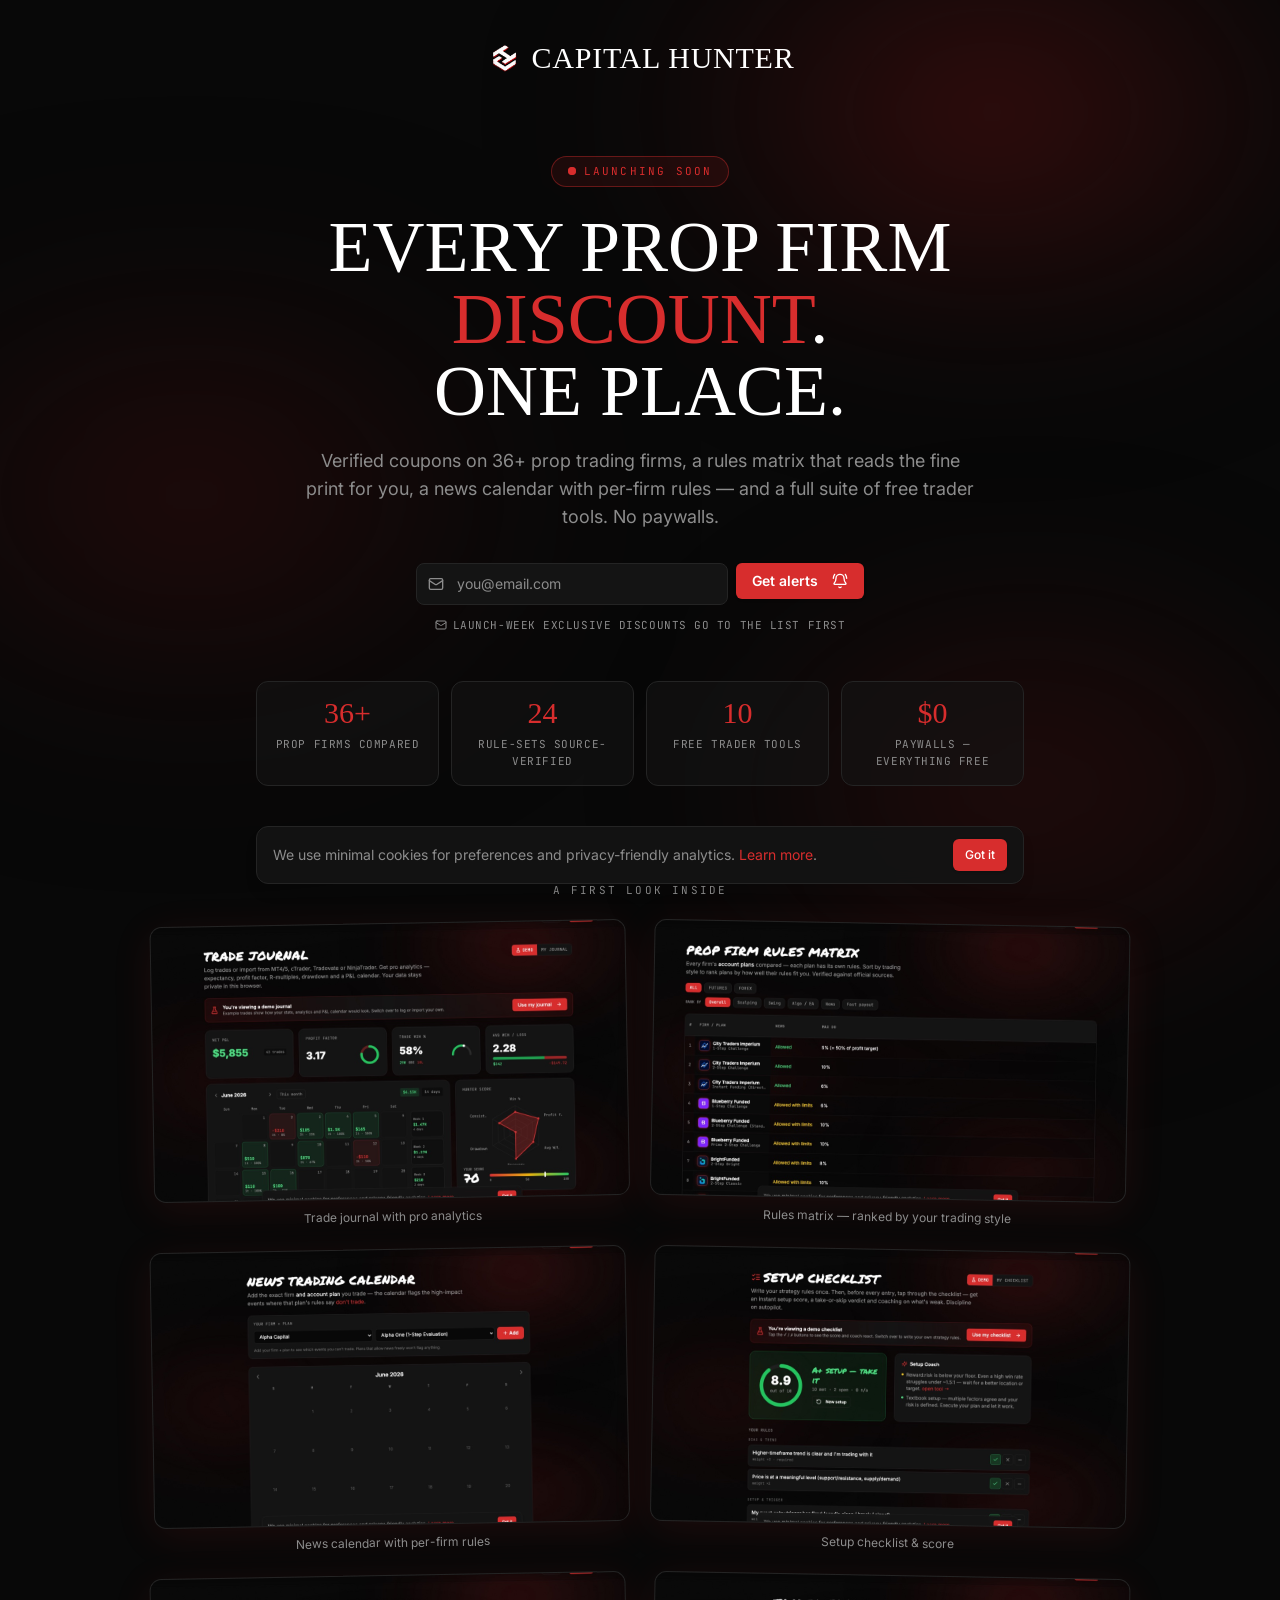
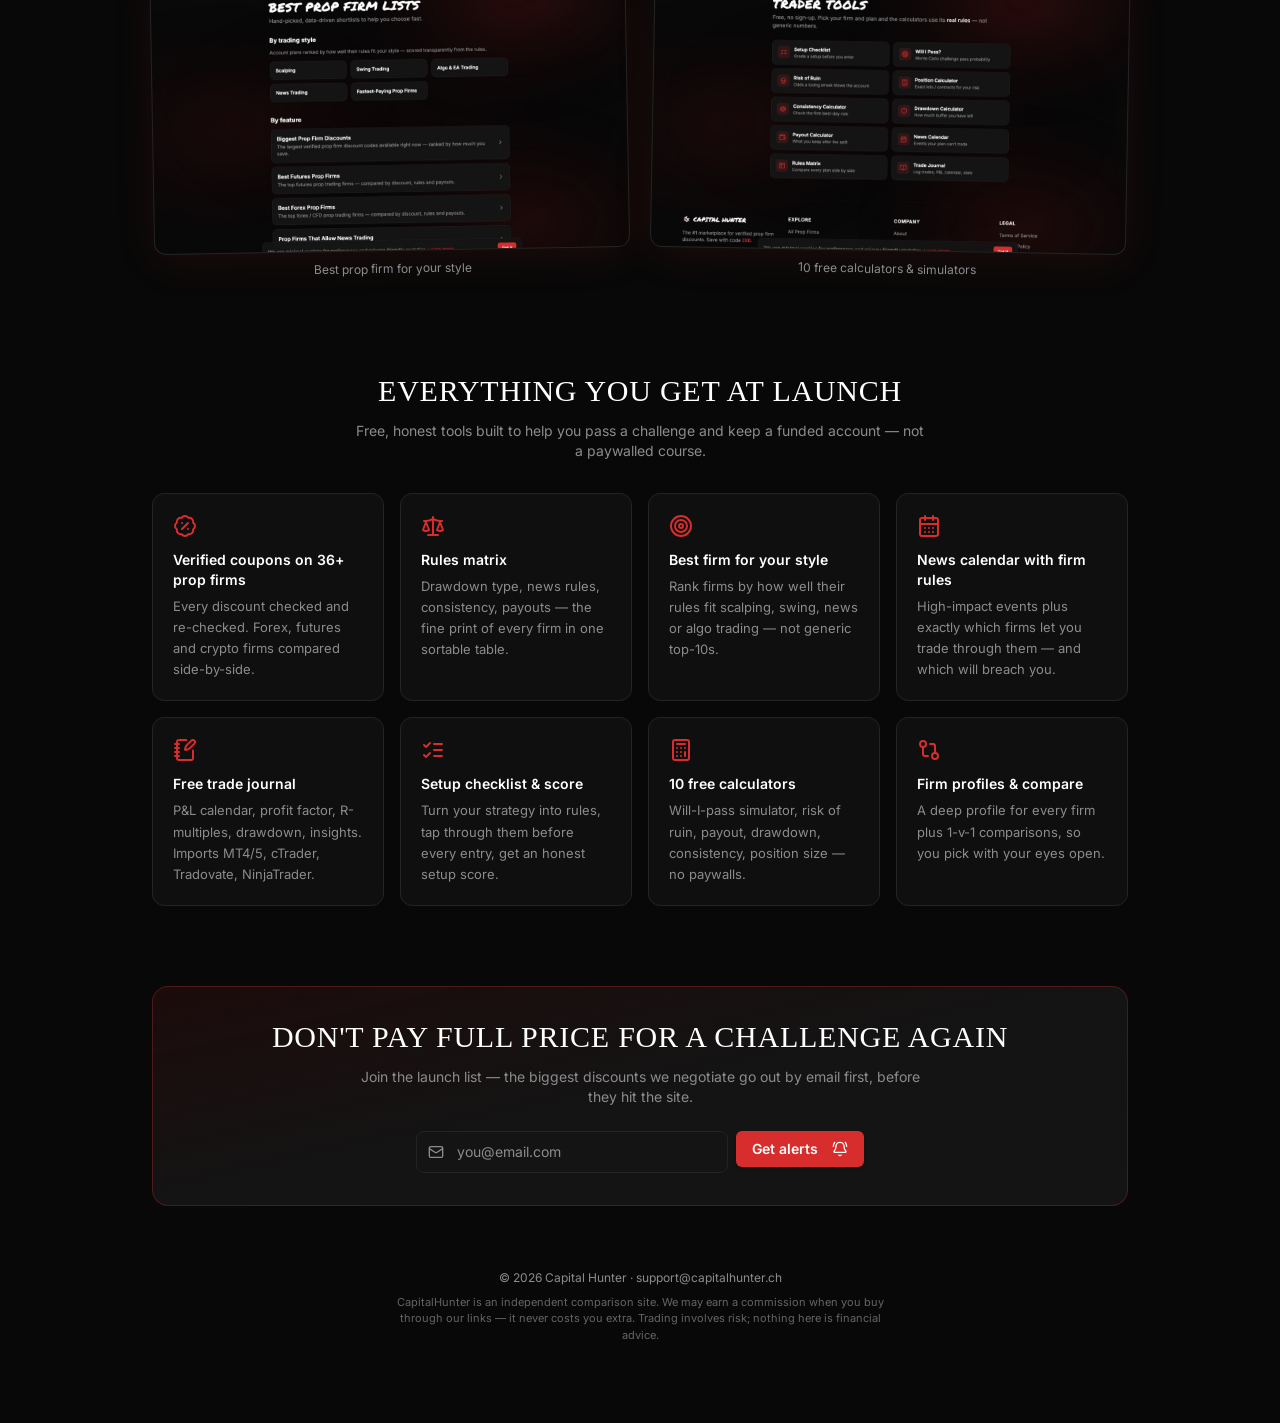
==== affiliate-disclosure/index.html @ cb19077a "Coming Soon placeholder for capitalhunter.ch" ====
<!DOCTYPE html><html lang="en"><head><title data-rh="true">Affiliate Disclosure | Capital Hunter</title><meta data-rh="true" name="description" content="How Capital Hunter earns affiliate commissions and how that affects (and doesn't affect) what you read."><meta data-rh="true" name="robots" content="index, follow, max-image-preview:large, max-snippet:-1, max-video-preview:-1"><meta data-rh="true" name="googlebot" content="index, follow, max-image-preview:large, max-snippet:-1, max-video-preview:-1"><meta data-rh="true" property="og:type" content="website"><meta data-rh="true" property="og:site_name" content="Capital Hunter"><meta data-rh="true" property="og:title" content="Affiliate Disclosure | Capital Hunter"><meta data-rh="true" property="og:description" content="How Capital Hunter earns affiliate commissions and how that affects (and doesn't affect) what you read."><meta data-rh="true" property="og:url" content="https://capitalhunter.ch/affiliate-disclosure"><meta data-rh="true" property="og:image" content="https://capitalhunter.ch/logo-512.png"><meta data-rh="true" name="twitter:card" content="summary_large_image"><meta data-rh="true" name="twitter:title" content="Affiliate Disclosure | Capital Hunter"><meta data-rh="true" name="twitter:description" content="How Capital Hunter earns affiliate commissions and how that affects (and doesn't affect) what you read."><meta data-rh="true" name="twitter:image" content="https://capitalhunter.ch/logo-512.png"><link data-rh="true" rel="canonical" href="https://capitalhunter.ch/affiliate-disclosure">
    <meta charset="UTF-8">
    <meta name="viewport" content="width=device-width, initial-scale=1.0">
    <link rel="icon" type="image/png" sizes="48x48" href="/favicon-48.png">
    <link rel="icon" type="image/png" sizes="32x32" href="/favicon-32.png">
    <link rel="apple-touch-icon" href="/apple-touch-icon.png">
    <link rel="manifest" href="/manifest.json">
    <meta name="theme-color" content="#080808">

    <!-- Fonts: preconnect + parallel load (was a render-blocking CSS @import). -->
    <link rel="preconnect" href="https://fonts.googleapis.com">
    <link rel="preconnect" href="https://fonts.gstatic.com" crossorigin="">
    <link rel="preload" as="style" href="https://fonts.googleapis.com/css2?family=Permanent+Marker&amp;family=Inter:wght@400;500;600;700;800&amp;family=JetBrains+Mono:wght@400;500;600;700&amp;display=swap">
    <link rel="stylesheet" href="https://fonts.googleapis.com/css2?family=Permanent+Marker&amp;family=Inter:wght@400;500;600;700;800&amp;family=JetBrains+Mono:wght@400;500;600;700&amp;display=swap">
    <!-- Warm up the Supabase connection so the first data call is instant. -->
    <link rel="preconnect" href="https://xzxkkfrlmeajymtjlhex.supabase.co" crossorigin="">

    <!-- title + description are managed per-page by the <Seo> component (react-helmet-async). -->
    <script type="module" crossorigin="" src="/assets/app-CvSQtQcm.js"></script>
    <link rel="modulepreload" crossorigin="" href="/assets/react-CZyGPQdu.js">
    <link rel="modulepreload" crossorigin="" href="/assets/vendor-DFMEHlR-.js">
    <link rel="modulepreload" crossorigin="" href="/assets/query-DikOKf4V.js">
    <link rel="modulepreload" crossorigin="" href="/assets/icons-BcLUi4sx.js">
    <link rel="modulepreload" crossorigin="" href="/assets/radix-BNWSrQ6s.js">
    <link rel="modulepreload" crossorigin="" href="/assets/supabase-BZ8bk2RT.js">
    <link rel="stylesheet" crossorigin="" href="/assets/app-Bauid_A5.css">
  </head>
  <body>
    <div id="root" data-server-rendered="true"><div class="min-h-screen bg-background relative" style="background-color:#080808"><div class="ch-bg-glow"></div><div class="ch-bg-glow-bottom"></div><div class="ch-bg-glow-mid"></div><div class="ch-noise"></div><div class="ch-content"><nav class="fixed top-0 left-0 right-0 z-50 transition-all duration-500" style="background:linear-gradient(to bottom, rgba(5,5,5,0.55) 0%, rgba(5,5,5,0.18) 100%);backdrop-filter:blur(8px);-webkit-backdrop-filter:blur(8px);border-bottom:1px solid transparent;box-shadow:none"><div class="max-w-7xl mx-auto px-4 sm:px-6 lg:px-8"><div class="flex items-center justify-between h-16"><a class="flex items-center gap-2" href="/"><img src="/logo.png" alt="Capital Hunter Logo" width="28" height="28" class="w-7 h-7 object-contain"><span class="font-marker text-xl sm:text-xl text-white tracking-wide">CAPITAL HUNTER</span></a><div class="hidden md:flex items-center gap-6"><a class="text-sm font-inter text-muted-foreground hover:text-white transition-colors" href="/firms">Firms</a><a class="text-sm font-inter text-muted-foreground hover:text-white transition-colors" href="/best">Best</a><div class="relative group"><button class="flex items-center gap-1 text-sm font-inter text-muted-foreground group-hover:text-white transition-colors">Tools <svg xmlns="http://www.w3.org/2000/svg" width="24" height="24" viewBox="0 0 24 24" fill="none" stroke="currentColor" stroke-width="2" stroke-linecap="round" stroke-linejoin="round" class="lucide lucide-chevron-down w-3.5 h-3.5"><path d="m6 9 6 6 6-6"></path></svg></button><div class="absolute left-1/2 -translate-x-1/2 pt-3 hidden group-hover:block"><div class="bg-card border border-border rounded-xl p-2 shadow-xl w-[240px]" style="background:rgba(12,12,12,0.97)"><a class="flex items-center gap-2.5 px-3 py-2 rounded-lg text-sm font-inter text-muted-foreground hover:text-white hover:bg-white/5 transition-colors" href="/tools/checklist"><svg xmlns="http://www.w3.org/2000/svg" width="24" height="24" viewBox="0 0 24 24" fill="none" stroke="currentColor" stroke-width="2" stroke-linecap="round" stroke-linejoin="round" class="lucide lucide-list-checks w-4 h-4 text-primary/80 flex-shrink-0"><path d="m3 17 2 2 4-4"></path><path d="m3 7 2 2 4-4"></path><path d="M13 6h8"></path><path d="M13 12h8"></path><path d="M13 18h8"></path></svg> <!-- -->Setup Checklist</a><a class="flex items-center gap-2.5 px-3 py-2 rounded-lg text-sm font-inter text-muted-foreground hover:text-white hover:bg-white/5 transition-colors" href="/tools/challenge"><svg xmlns="http://www.w3.org/2000/svg" width="24" height="24" viewBox="0 0 24 24" fill="none" stroke="currentColor" stroke-width="2" stroke-linecap="round" stroke-linejoin="round" class="lucide lucide-target w-4 h-4 text-primary/80 flex-shrink-0"><circle cx="12" cy="12" r="10"></circle><circle cx="12" cy="12" r="6"></circle><circle cx="12" cy="12" r="2"></circle></svg> <!-- -->Will I Pass?</a><a class="flex items-center gap-2.5 px-3 py-2 rounded-lg text-sm font-inter text-muted-foreground hover:text-white hover:bg-white/5 transition-colors" href="/tools/risk-of-ruin"><svg xmlns="http://www.w3.org/2000/svg" width="24" height="24" viewBox="0 0 24 24" fill="none" stroke="currentColor" stroke-width="2" stroke-linecap="round" stroke-linejoin="round" class="lucide lucide-skull w-4 h-4 text-primary/80 flex-shrink-0"><path d="m12.5 17-.5-1-.5 1h1z"></path><path d="M15 22a1 1 0 0 0 1-1v-1a2 2 0 0 0 1.56-3.25 8 8 0 1 0-11.12 0A2 2 0 0 0 8 20v1a1 1 0 0 0 1 1z"></path><circle cx="15" cy="12" r="1"></circle><circle cx="9" cy="12" r="1"></circle></svg> <!-- -->Risk of Ruin</a><a class="flex items-center gap-2.5 px-3 py-2 rounded-lg text-sm font-inter text-muted-foreground hover:text-white hover:bg-white/5 transition-colors" href="/calculator"><svg xmlns="http://www.w3.org/2000/svg" width="24" height="24" viewBox="0 0 24 24" fill="none" stroke="currentColor" stroke-width="2" stroke-linecap="round" stroke-linejoin="round" class="lucide lucide-calculator w-4 h-4 text-primary/80 flex-shrink-0"><rect width="16" height="20" x="4" y="2" rx="2"></rect><line x1="8" x2="16" y1="6" y2="6"></line><line x1="16" x2="16" y1="14" y2="18"></line><path d="M16 10h.01"></path><path d="M12 10h.01"></path><path d="M8 10h.01"></path><path d="M12 14h.01"></path><path d="M8 14h.01"></path><path d="M12 18h.01"></path><path d="M8 18h.01"></path></svg> <!-- -->Position Calculator</a><a class="flex items-center gap-2.5 px-3 py-2 rounded-lg text-sm font-inter text-muted-foreground hover:text-white hover:bg-white/5 transition-colors" href="/tools/consistency"><svg xmlns="http://www.w3.org/2000/svg" width="24" height="24" viewBox="0 0 24 24" fill="none" stroke="currentColor" stroke-width="2" stroke-linecap="round" stroke-linejoin="round" class="lucide lucide-scale w-4 h-4 text-primary/80 flex-shrink-0"><path d="m16 16 3-8 3 8c-.87.65-1.92 1-3 1s-2.13-.35-3-1Z"></path><path d="m2 16 3-8 3 8c-.87.65-1.92 1-3 1s-2.13-.35-3-1Z"></path><path d="M7 21h10"></path><path d="M12 3v18"></path><path d="M3 7h2c2 0 5-1 7-2 2 1 5 2 7 2h2"></path></svg> <!-- -->Consistency Calculator</a><a class="flex items-center gap-2.5 px-3 py-2 rounded-lg text-sm font-inter text-muted-foreground hover:text-white hover:bg-white/5 transition-colors" href="/tools/drawdown"><svg xmlns="http://www.w3.org/2000/svg" width="24" height="24" viewBox="0 0 24 24" fill="none" stroke="currentColor" stroke-width="2" stroke-linecap="round" stroke-linejoin="round" class="lucide lucide-shield-alert w-4 h-4 text-primary/80 flex-shrink-0"><path d="M20 13c0 5-3.5 7.5-7.66 8.95a1 1 0 0 1-.67-.01C7.5 20.5 4 18 4 13V6a1 1 0 0 1 1-1c2 0 4.5-1.2 6.24-2.72a1.17 1.17 0 0 1 1.52 0C14.51 3.81 17 5 19 5a1 1 0 0 1 1 1z"></path><path d="M12 8v4"></path><path d="M12 16h.01"></path></svg> <!-- -->Drawdown Calculator</a><a class="flex items-center gap-2.5 px-3 py-2 rounded-lg text-sm font-inter text-muted-foreground hover:text-white hover:bg-white/5 transition-colors" href="/tools/payout"><svg xmlns="http://www.w3.org/2000/svg" width="24" height="24" viewBox="0 0 24 24" fill="none" stroke="currentColor" stroke-width="2" stroke-linecap="round" stroke-linejoin="round" class="lucide lucide-wallet w-4 h-4 text-primary/80 flex-shrink-0"><path d="M19 7V4a1 1 0 0 0-1-1H5a2 2 0 0 0 0 4h15a1 1 0 0 1 1 1v4h-3a2 2 0 0 0 0 4h3a1 1 0 0 0 1-1v-2a1 1 0 0 0-1-1"></path><path d="M3 5v14a2 2 0 0 0 2 2h15a1 1 0 0 0 1-1v-4"></path></svg> <!-- -->Payout Calculator</a><a class="flex items-center gap-2.5 px-3 py-2 rounded-lg text-sm font-inter text-muted-foreground hover:text-white hover:bg-white/5 transition-colors" href="/calendar"><svg xmlns="http://www.w3.org/2000/svg" width="24" height="24" viewBox="0 0 24 24" fill="none" stroke="currentColor" stroke-width="2" stroke-linecap="round" stroke-linejoin="round" class="lucide lucide-calendar-days w-4 h-4 text-primary/80 flex-shrink-0"><path d="M8 2v4"></path><path d="M16 2v4"></path><rect width="18" height="18" x="3" y="4" rx="2"></rect><path d="M3 10h18"></path><path d="M8 14h.01"></path><path d="M12 14h.01"></path><path d="M16 14h.01"></path><path d="M8 18h.01"></path><path d="M12 18h.01"></path><path d="M16 18h.01"></path></svg> <!-- -->News Calendar</a><a class="flex items-center gap-2.5 px-3 py-2 rounded-lg text-sm font-inter text-muted-foreground hover:text-white hover:bg-white/5 transition-colors" href="/rules"><svg xmlns="http://www.w3.org/2000/svg" width="24" height="24" viewBox="0 0 24 24" fill="none" stroke="currentColor" stroke-width="2" stroke-linecap="round" stroke-linejoin="round" class="lucide lucide-table2 w-4 h-4 text-primary/80 flex-shrink-0"><path d="M9 3H5a2 2 0 0 0-2 2v4m6-6h10a2 2 0 0 1 2 2v4M9 3v18m0 0h10a2 2 0 0 0 2-2V9M9 21H5a2 2 0 0 1-2-2V9m0 0h18"></path></svg> <!-- -->Rules Matrix</a><a class="flex items-center gap-2.5 px-3 py-2 rounded-lg text-sm font-inter text-muted-foreground hover:text-white hover:bg-white/5 transition-colors" href="/journal"><svg xmlns="http://www.w3.org/2000/svg" width="24" height="24" viewBox="0 0 24 24" fill="none" stroke="currentColor" stroke-width="2" stroke-linecap="round" stroke-linejoin="round" class="lucide lucide-book-open w-4 h-4 text-primary/80 flex-shrink-0"><path d="M12 7v14"></path><path d="M3 18a1 1 0 0 1-1-1V4a1 1 0 0 1 1-1h5a4 4 0 0 1 4 4 4 4 0 0 1 4-4h5a1 1 0 0 1 1 1v13a1 1 0 0 1-1 1h-6a3 3 0 0 0-3 3 3 3 0 0 0-3-3z"></path></svg> <!-- -->Trade Journal</a><a class="block px-3 py-2 mt-1 border-t border-border/50 text-xs font-mono text-primary hover:underline" href="/tools">All tools →</a></div></div></div><a class="text-sm font-inter text-muted-foreground hover:text-white transition-colors" href="/blog">Blog</a><a title="My watchlist" class="text-muted-foreground hover:text-primary transition-colors" href="/watchlist"><svg xmlns="http://www.w3.org/2000/svg" width="24" height="24" viewBox="0 0 24 24" fill="none" stroke="currentColor" stroke-width="2" stroke-linecap="round" stroke-linejoin="round" class="lucide lucide-heart w-4 h-4"><path d="M19 14c1.49-1.46 3-3.21 3-5.5A5.5 5.5 0 0 0 16.5 3c-1.76 0-3 .5-4.5 2-1.5-1.5-2.74-2-4.5-2A5.5 5.5 0 0 0 2 8.5c0 2.3 1.5 4.05 3 5.5l7 7Z"></path></svg></a><a href="/login"><button class="inline-flex items-center justify-center gap-2 whitespace-nowrap font-medium transition-colors focus-visible:outline-none focus-visible:ring-1 focus-visible:ring-ring disabled:pointer-events-none disabled:opacity-50 [&amp;_svg]:pointer-events-none [&amp;_svg]:size-4 [&amp;_svg]:shrink-0 border bg-transparent shadow-sm hover:text-accent-foreground h-8 rounded-md px-3 text-xs border-border text-white hover:bg-secondary">Login</button></a><a href="/register"><button class="inline-flex items-center justify-center gap-2 whitespace-nowrap font-medium transition-colors focus-visible:outline-none focus-visible:ring-1 focus-visible:ring-ring disabled:pointer-events-none disabled:opacity-50 [&amp;_svg]:pointer-events-none [&amp;_svg]:size-4 [&amp;_svg]:shrink-0 shadow h-8 rounded-md px-3 text-xs bg-primary hover:bg-primary/90 text-white">Register</button></a></div><div class="md:hidden flex items-center gap-4"><button class="text-white"><svg xmlns="http://www.w3.org/2000/svg" width="24" height="24" viewBox="0 0 24 24" fill="none" stroke="currentColor" stroke-width="2" stroke-linecap="round" stroke-linejoin="round" class="lucide lucide-menu w-6 h-6"><line x1="4" x2="20" y1="12" y2="12"></line><line x1="4" x2="20" y1="6" y2="6"></line><line x1="4" x2="20" y1="18" y2="18"></line></svg></button></div></div></div></nav><main class="max-w-3xl mx-auto px-4 sm:px-6 lg:px-8 pt-28 pb-20"><h1 class="font-marker text-3xl sm:text-4xl text-white tracking-wide mb-2">AFFILIATE DISCLOSURE</h1><p class="text-xs font-mono text-muted-foreground mb-8">Last updated: <!-- -->June 29, 2026</p><p class="font-inter text-muted-foreground text-sm sm:text-[15px] leading-relaxed mb-4">Capital Hunter<!-- --> (<!-- -->capitalhunter.ch<!-- -->) is supported by affiliate commissions. This disclosure explains that relationship clearly, in line with FTC guidance on endorsements and affiliate links.</p><h2 class="font-inter font-bold text-white text-xl mt-8 mb-3">What this means</h2><p class="font-inter text-muted-foreground text-sm sm:text-[15px] leading-relaxed mb-4">Many of the outbound links to prop firms on this site are affiliate links. If you click one and make a purchase, we may receive a commission from that firm. You pay nothing extra — in fact you usually pay less, because you also receive the discount code we list.</p><h2 class="font-inter font-bold text-white text-xl mt-8 mb-3">How it affects our content</h2><p class="font-inter text-muted-foreground text-sm sm:text-[15px] leading-relaxed mb-4">It doesn't change the facts. Discount codes, rules, drawdown types and payout terms are reported as we find them, whether or not a firm has an affiliate program. We also list firms and rules that reflect poorly on a firm. Our rankings are based on trader value, not commission rates — see our<!-- --> <a class="text-primary hover:underline" href="/methodology">Methodology</a>.</p><h2 class="font-inter font-bold text-white text-xl mt-8 mb-3">No guarantees</h2><p class="font-inter text-muted-foreground text-sm sm:text-[15px] leading-relaxed mb-4">Prop trading is high risk and most traders do not pass evaluations or reach payouts. <!-- -->Capital Hunter<!-- --> is an information and comparison service, not a broker, prop firm, or financial adviser, and nothing here is financial advice.</p><h2 class="font-inter font-bold text-white text-xl mt-8 mb-3">Questions</h2><p class="font-inter text-muted-foreground text-sm sm:text-[15px] leading-relaxed mb-4">Email <a href="mailto:support@capitalhunter.ch" class="text-primary hover:underline">support@capitalhunter.ch</a> with anything about our affiliate relationships.</p></main><footer class="relative" style="background:transparent;border-top:none"><div style="position:absolute;top:0;left:0;right:0;height:2px;background:linear-gradient(to right, transparent, rgba(90,18,18,0.18), transparent);pointer-events:none"></div><div class="max-w-7xl mx-auto px-4 sm:px-6 lg:px-8 py-12"><div class="grid grid-cols-2 md:grid-cols-4 gap-8"><div class="col-span-2 md:col-span-1"><div class="flex items-center gap-2 mb-4"><img src="/logo.png" alt="Capital Hunter Logo" width="24" height="24" class="w-6 h-6 object-contain"><span class="font-marker text-lg text-white">CAPITAL HUNTER</span></div><p class="text-[15px] sm:text-sm text-muted-foreground leading-relaxed">The #1 marketplace for verified prop firm discounts. Save with code<!-- --> <span class="font-mono text-primary font-semibold">CHD</span>.</p><p class="text-xs text-muted-foreground/80 leading-relaxed mt-3">We earn affiliate commissions at no extra cost to you.<!-- --> <a class="text-primary/90 hover:text-primary" href="/affiliate-disclosure">How we make money</a>.</p></div><div><h4 class="font-inter font-semibold text-white text-[15px] sm:text-sm mb-4 uppercase tracking-wider">Explore</h4><div class="space-y-3"><a class="block text-[15px] sm:text-sm text-muted-foreground hover:text-white transition-colors" href="/firms">All Prop Firms</a><a class="block text-[15px] sm:text-sm text-muted-foreground hover:text-white transition-colors" href="/best">Best Lists</a><a class="block text-[15px] sm:text-sm text-muted-foreground hover:text-white transition-colors" href="/compare">Compare Firms</a><a class="block text-[15px] sm:text-sm text-muted-foreground hover:text-white transition-colors" href="/calendar">News Calendar</a><a class="block text-[15px] sm:text-sm text-muted-foreground hover:text-white transition-colors" href="/rules">Rules Matrix</a><a class="block text-[15px] sm:text-sm text-muted-foreground hover:text-white transition-colors" href="/journal">Trade Journal</a><a class="block text-[15px] sm:text-sm text-muted-foreground hover:text-white transition-colors" href="/watchlist">My Watchlist</a><a class="block text-[15px] sm:text-sm text-muted-foreground hover:text-white transition-colors" href="/giveaway">Giveaway</a></div></div><div><h4 class="font-inter font-semibold text-white text-[15px] sm:text-sm mb-4 uppercase tracking-wider">Company</h4><div class="space-y-3"><a class="block text-[15px] sm:text-sm text-muted-foreground hover:text-white transition-colors" href="/about">About</a><a class="block text-[15px] sm:text-sm text-muted-foreground hover:text-white transition-colors" href="/blog">Blog</a><a class="block text-[15px] sm:text-sm text-muted-foreground hover:text-white transition-colors" href="/methodology">Methodology</a><a class="block text-[15px] sm:text-sm text-muted-foreground hover:text-white transition-colors" href="/contact">Contact</a></div></div><div><h4 class="font-inter font-semibold text-white text-[15px] sm:text-sm mb-4 uppercase tracking-wider">Legal</h4><div class="space-y-3"><a class="block text-[15px] sm:text-sm text-muted-foreground hover:text-white transition-colors" href="/terms">Terms of Service</a><a class="block text-[15px] sm:text-sm text-muted-foreground hover:text-white transition-colors" href="/privacy">Privacy Policy</a><a class="block text-[15px] sm:text-sm text-muted-foreground hover:text-white transition-colors" href="/affiliate-disclosure">Affiliate Disclosure</a><a class="block text-[15px] sm:text-sm text-muted-foreground hover:text-white transition-colors" href="/cookies">Cookie Policy</a></div></div></div><div class="border-t border-border/50 mt-8 pt-8"><p class="text-center text-[13px] sm:text-xs text-muted-foreground font-mono">© <!-- -->2026<!-- --> CAPITAL HUNTER. All rights reserved. Not financial advice. Trading involves substantial risk of loss.</p></div></div></footer></div></div><script>window.__staticRouterHydrationData = JSON.parse("{\"loaderData\":{\"0\":null},\"actionData\":null,\"errors\":null}");</script></div>
<script>window.__VITE_REACT_SSG_HASH__ = 'nh4pxgceqk'</script>
  

</body></html>
---- assets/app-Bauid_A5.css ----
*,:before,:after{--tw-border-spacing-x: 0;--tw-border-spacing-y: 0;--tw-translate-x: 0;--tw-translate-y: 0;--tw-rotate: 0;--tw-skew-x: 0;--tw-skew-y: 0;--tw-scale-x: 1;--tw-scale-y: 1;--tw-pan-x: ;--tw-pan-y: ;--tw-pinch-zoom: ;--tw-scroll-snap-strictness: proximity;--tw-gradient-from-position: ;--tw-gradient-via-position: ;--tw-gradient-to-position: ;--tw-ordinal: ;--tw-slashed-zero: ;--tw-numeric-figure: ;--tw-numeric-spacing: ;--tw-numeric-fraction: ;--tw-ring-inset: ;--tw-ring-offset-width: 0px;--tw-ring-offset-color: #fff;--tw-ring-color: rgb(59 130 246 / .5);--tw-ring-offset-shadow: 0 0 #0000;--tw-ring-shadow: 0 0 #0000;--tw-shadow: 0 0 #0000;--tw-shadow-colored: 0 0 #0000;--tw-blur: ;--tw-brightness: ;--tw-contrast: ;--tw-grayscale: ;--tw-hue-rotate: ;--tw-invert: ;--tw-saturate: ;--tw-sepia: ;--tw-drop-shadow: ;--tw-backdrop-blur: ;--tw-backdrop-brightness: ;--tw-backdrop-contrast: ;--tw-backdrop-grayscale: ;--tw-backdrop-hue-rotate: ;--tw-backdrop-invert: ;--tw-backdrop-opacity: ;--tw-backdrop-saturate: ;--tw-backdrop-sepia: ;--tw-contain-size: ;--tw-contain-layout: ;--tw-contain-paint: ;--tw-contain-style: }::backdrop{--tw-border-spacing-x: 0;--tw-border-spacing-y: 0;--tw-translate-x: 0;--tw-translate-y: 0;--tw-rotate: 0;--tw-skew-x: 0;--tw-skew-y: 0;--tw-scale-x: 1;--tw-scale-y: 1;--tw-pan-x: ;--tw-pan-y: ;--tw-pinch-zoom: ;--tw-scroll-snap-strictness: proximity;--tw-gradient-from-position: ;--tw-gradient-via-position: ;--tw-gradient-to-position: ;--tw-ordinal: ;--tw-slashed-zero: ;--tw-numeric-figure: ;--tw-numeric-spacing: ;--tw-numeric-fraction: ;--tw-ring-inset: ;--tw-ring-offset-width: 0px;--tw-ring-offset-color: #fff;--tw-ring-color: rgb(59 130 246 / .5);--tw-ring-offset-shadow: 0 0 #0000;--tw-ring-shadow: 0 0 #0000;--tw-shadow: 0 0 #0000;--tw-shadow-colored: 0 0 #0000;--tw-blur: ;--tw-brightness: ;--tw-contrast: ;--tw-grayscale: ;--tw-hue-rotate: ;--tw-invert: ;--tw-saturate: ;--tw-sepia: ;--tw-drop-shadow: ;--tw-backdrop-blur: ;--tw-backdrop-brightness: ;--tw-backdrop-contrast: ;--tw-backdrop-grayscale: ;--tw-backdrop-hue-rotate: ;--tw-backdrop-invert: ;--tw-backdrop-opacity: ;--tw-backdrop-saturate: ;--tw-backdrop-sepia: ;--tw-contain-size: ;--tw-contain-layout: ;--tw-contain-paint: ;--tw-contain-style: }*,:before,:after{box-sizing:border-box;border-width:0;border-style:solid;border-color:#e5e7eb}:before,:after{--tw-content: ""}html,:host{line-height:1.5;-webkit-text-size-adjust:100%;-moz-tab-size:4;-o-tab-size:4;tab-size:4;font-family:ui-sans-serif,system-ui,sans-serif,"Apple Color Emoji","Segoe UI Emoji",Segoe UI Symbol,"Noto Color Emoji";font-feature-settings:normal;font-variation-settings:normal;-webkit-tap-highlight-color:transparent}body{margin:0;line-height:inherit}hr{height:0;color:inherit;border-top-width:1px}abbr:where([title]){-webkit-text-decoration:underline dotted;text-decoration:underline dotted}h1,h2,h3,h4,h5,h6{font-size:inherit;font-weight:inherit}a{color:inherit;text-decoration:inherit}b,strong{font-weight:bolder}code,kbd,samp,pre{font-family:var(--font-mono);font-feature-settings:normal;font-variation-settings:normal;font-size:1em}small{font-size:80%}sub,sup{font-size:75%;line-height:0;position:relative;vertical-align:baseline}sub{bottom:-.25em}sup{top:-.5em}table{text-indent:0;border-color:inherit;border-collapse:collapse}button,input,optgroup,select,textarea{font-family:inherit;font-feature-settings:inherit;font-variation-settings:inherit;font-size:100%;font-weight:inherit;line-height:inherit;letter-spacing:inherit;color:inherit;margin:0;padding:0}button,select{text-transform:none}button,input:where([type=button]),input:where([type=reset]),input:where([type=submit]){-webkit-appearance:button;background-color:transparent;background-image:none}:-moz-focusring{outline:auto}:-moz-ui-invalid{box-shadow:none}progress{vertical-align:baseline}::-webkit-inner-spin-button,::-webkit-outer-spin-button{height:auto}[type=search]{-webkit-appearance:textfield;outline-offset:-2px}::-webkit-search-decoration{-webkit-appearance:none}::-webkit-file-upload-button{-webkit-appearance:button;font:inherit}summary{display:list-item}blockquote,dl,dd,h1,h2,h3,h4,h5,h6,hr,figure,p,pre{margin:0}fieldset{margin:0;padding:0}legend{padding:0}ol,ul,menu{list-style:none;margin:0;padding:0}dialog{padding:0}textarea{resize:vertical}input::-moz-placeholder,textarea::-moz-placeholder{opacity:1;color:#9ca3af}input::placeholder,textarea::placeholder{opacity:1;color:#9ca3af}button,[role=button]{cursor:pointer}:disabled{cursor:default}img,svg,video,canvas,audio,iframe,embed,object{display:block;vertical-align:middle}img,video{max-width:100%;height:auto}[hidden]:where(:not([hidden=until-found])){display:none}:root{--font-marker: "Permanent Marker", cursive;--font-inter: "Inter", sans-serif;--font-mono: "JetBrains Mono", monospace;--background: 0 0% 3.1%;--foreground: 0 0% 100%;--card: 0 0% 7.8%;--card-foreground: 0 0% 100%;--popover: 0 0% 7.8%;--popover-foreground: 0 0% 100%;--primary: 0 68% 51%;--primary-foreground: 0 0% 100%;--secondary: 0 0% 10%;--secondary-foreground: 0 0% 85%;--muted: 0 0% 12%;--muted-foreground: 0 0% 55%;--accent: 0 68% 51%;--accent-foreground: 0 0% 100%;--destructive: 0 84.2% 60.2%;--destructive-foreground: 0 0% 98%;--border: 0 0% 14%;--input: 0 0% 14%;--ring: 0 68% 51%;--chart-1: 0 68% 51%;--chart-2: 0 0% 40%;--chart-3: 0 0% 60%;--chart-4: 0 0% 25%;--chart-5: 0 40% 40%;--radius: .5rem;--sidebar-background: 0 0% 5%;--sidebar-foreground: 0 0% 85%;--sidebar-primary: 0 68% 51%;--sidebar-primary-foreground: 0 0% 100%;--sidebar-accent: 0 0% 10%;--sidebar-accent-foreground: 0 0% 100%;--sidebar-border: 0 0% 14%;--sidebar-ring: 0 68% 51%}.dark{--background: 0 0% 3.1%;--foreground: 0 0% 100%;--card: 0 0% 7.8%;--card-foreground: 0 0% 100%;--popover: 0 0% 7.8%;--popover-foreground: 0 0% 100%;--primary: 0 68% 51%;--primary-foreground: 0 0% 100%;--secondary: 0 0% 10%;--secondary-foreground: 0 0% 85%;--muted: 0 0% 12%;--muted-foreground: 0 0% 55%;--accent: 0 68% 51%;--accent-foreground: 0 0% 100%;--destructive: 0 84.2% 60.2%;--destructive-foreground: 0 0% 98%;--border: 0 0% 14%;--input: 0 0% 14%;--ring: 0 68% 51%;--chart-1: 0 68% 51%;--chart-2: 0 0% 40%;--chart-3: 0 0% 60%;--chart-4: 0 0% 25%;--chart-5: 0 40% 40%;--sidebar-background: 0 0% 5%;--sidebar-foreground: 0 0% 85%;--sidebar-primary: 0 68% 51%;--sidebar-primary-foreground: 0 0% 100%;--sidebar-accent: 0 0% 10%;--sidebar-accent-foreground: 0 0% 100%;--sidebar-border: 0 0% 14%;--sidebar-ring: 0 68% 51%}*{border-color:hsl(var(--border));outline-color:hsl(var(--ring) / .5)}body{background-color:hsl(var(--background));font-family:var(--font-inter);color:hsl(var(--foreground));background-color:#080808}.sr-only{position:absolute;width:1px;height:1px;padding:0;margin:-1px;overflow:hidden;clip:rect(0,0,0,0);white-space:nowrap;border-width:0}.pointer-events-none{pointer-events:none}.pointer-events-auto{pointer-events:auto}.visible{visibility:visible}.invisible{visibility:hidden}.static{position:static}.fixed{position:fixed}.absolute{position:absolute}.relative{position:relative}.sticky{position:sticky}.inset-0{top:0;right:0;bottom:0;left:0}.inset-x-0{left:0;right:0}.inset-y-0{top:0;bottom:0}.-bottom-12{bottom:-3rem}.-left-12{left:-3rem}.-right-12{right:-3rem}.-top-1{top:-.25rem}.-top-10{top:-2.5rem}.-top-12{top:-3rem}.bottom-0{bottom:0}.left-0{left:0}.left-1{left:.25rem}.left-1\/2{left:50%}.left-2{left:.5rem}.left-3{left:.75rem}.left-\[50\%\]{left:50%}.right-0{right:0}.right-1{right:.25rem}.right-2{right:.5rem}.right-3{right:.75rem}.right-4{right:1rem}.top-0{top:0}.top-1\.5{top:.375rem}.top-1\/2{top:50%}.top-2{top:.5rem}.top-20{top:5rem}.top-3\.5{top:.875rem}.top-4{top:1rem}.top-\[1px\]{top:1px}.top-\[50\%\]{top:50%}.top-\[60\%\]{top:60%}.top-full{top:100%}.z-10{z-index:10}.z-20{z-index:20}.z-40{z-index:40}.z-50{z-index:50}.z-\[100\]{z-index:100}.z-\[1\]{z-index:1}.z-\[60\]{z-index:60}.col-span-2{grid-column:span 2 / span 2}.-mx-1{margin-left:-.25rem;margin-right:-.25rem}.mx-2{margin-left:.5rem;margin-right:.5rem}.mx-3\.5{margin-left:.875rem;margin-right:.875rem}.mx-auto{margin-left:auto;margin-right:auto}.my-0\.5{margin-top:.125rem;margin-bottom:.125rem}.my-1{margin-top:.25rem;margin-bottom:.25rem}.my-4{margin-top:1rem;margin-bottom:1rem}.my-5{margin-top:1.25rem;margin-bottom:1.25rem}.my-7{margin-top:1.75rem;margin-bottom:1.75rem}.my-8{margin-top:2rem;margin-bottom:2rem}.-ml-4{margin-left:-1rem}.-mt-4{margin-top:-1rem}.mb-1{margin-bottom:.25rem}.mb-1\.5{margin-bottom:.375rem}.mb-10{margin-bottom:2.5rem}.mb-12{margin-bottom:3rem}.mb-2{margin-bottom:.5rem}.mb-3{margin-bottom:.75rem}.mb-4{margin-bottom:1rem}.mb-5{margin-bottom:1.25rem}.mb-6{margin-bottom:1.5rem}.mb-8{margin-bottom:2rem}.ml-1{margin-left:.25rem}.ml-1\.5{margin-left:.375rem}.ml-2{margin-left:.5rem}.ml-4{margin-left:1rem}.ml-\[68px\]{margin-left:68px}.ml-auto{margin-left:auto}.mr-1{margin-right:.25rem}.mr-1\.5{margin-right:.375rem}.mr-2{margin-right:.5rem}.mt-0\.5{margin-top:.125rem}.mt-1{margin-top:.25rem}.mt-1\.5{margin-top:.375rem}.mt-10{margin-top:2.5rem}.mt-12{margin-top:3rem}.mt-14{margin-top:3.5rem}.mt-16{margin-top:4rem}.mt-2{margin-top:.5rem}.mt-2\.5{margin-top:.625rem}.mt-20{margin-top:5rem}.mt-24{margin-top:6rem}.mt-3{margin-top:.75rem}.mt-4{margin-top:1rem}.mt-5{margin-top:1.25rem}.mt-6{margin-top:1.5rem}.mt-7{margin-top:1.75rem}.mt-8{margin-top:2rem}.mt-auto{margin-top:auto}.box-border{box-sizing:border-box}.line-clamp-2{overflow:hidden;display:-webkit-box;-webkit-box-orient:vertical;-webkit-line-clamp:2}.block{display:block}.inline-block{display:inline-block}.inline{display:inline}.flex{display:flex}.inline-flex{display:inline-flex}.table{display:table}.grid{display:grid}.hidden{display:none}.aspect-square{aspect-ratio:1 / 1}.aspect-video{aspect-ratio:16 / 9}.size-4{width:1rem;height:1rem}.h-0\.5{height:.125rem}.h-1\.5{height:.375rem}.h-10{height:2.5rem}.h-11{height:2.75rem}.h-12{height:3rem}.h-14{height:3.5rem}.h-16{height:4rem}.h-2{height:.5rem}.h-2\.5{height:.625rem}.h-28{height:7rem}.h-3{height:.75rem}.h-3\.5{height:.875rem}.h-32{height:8rem}.h-36{height:9rem}.h-4{height:1rem}.h-40{height:10rem}.h-48{height:12rem}.h-5{height:1.25rem}.h-6{height:1.5rem}.h-7{height:1.75rem}.h-8{height:2rem}.h-9{height:2.25rem}.h-\[1px\]{height:1px}.h-\[300px\]{height:300px}.h-\[3px\]{height:3px}.h-\[400px\]{height:400px}.h-\[var\(--radix-navigation-menu-viewport-height\)\]{height:var(--radix-navigation-menu-viewport-height)}.h-\[var\(--radix-select-trigger-height\)\]{height:var(--radix-select-trigger-height)}.h-auto{height:auto}.h-full{height:100%}.h-px{height:1px}.h-svh{height:100svh}.max-h-96{max-height:24rem}.max-h-\[300px\]{max-height:300px}.max-h-\[55vh\]{max-height:55vh}.max-h-\[90vh\]{max-height:90vh}.max-h-screen{max-height:100vh}.min-h-0{min-height:0px}.min-h-\[100px\]{min-height:100px}.min-h-\[120px\]{min-height:120px}.min-h-\[3\.5rem\]{min-height:3.5rem}.min-h-\[60px\]{min-height:60px}.min-h-\[80px\]{min-height:80px}.min-h-screen{min-height:100vh}.min-h-svh{min-height:100svh}.w-0{width:0px}.w-1{width:.25rem}.w-1\.5{width:.375rem}.w-1\/2{width:50%}.w-10{width:2.5rem}.w-12{width:3rem}.w-14{width:3.5rem}.w-16{width:4rem}.w-2{width:.5rem}.w-2\.5{width:.625rem}.w-24{width:6rem}.w-28{width:7rem}.w-3{width:.75rem}.w-3\.5{width:.875rem}.w-3\/4{width:75%}.w-32{width:8rem}.w-4{width:1rem}.w-40{width:10rem}.w-48{width:12rem}.w-5{width:1.25rem}.w-56{width:14rem}.w-6{width:1.5rem}.w-64{width:16rem}.w-7{width:1.75rem}.w-72{width:18rem}.w-8{width:2rem}.w-9{width:2.25rem}.w-\[--sidebar-width\]{width:var(--sidebar-width)}.w-\[100px\]{width:100px}.w-\[1px\]{width:1px}.w-\[240px\]{width:240px}.w-\[400px\]{width:400px}.w-\[600px\]{width:600px}.w-auto{width:auto}.w-full{width:100%}.w-max{width:-moz-max-content;width:max-content}.w-px{width:1px}.min-w-0{min-width:0px}.min-w-10{min-width:2.5rem}.min-w-5{min-width:1.25rem}.min-w-8{min-width:2rem}.min-w-9{min-width:2.25rem}.min-w-\[12rem\]{min-width:12rem}.min-w-\[140px\]{min-width:140px}.min-w-\[160px\]{min-width:160px}.min-w-\[180px\]{min-width:180px}.min-w-\[34px\]{min-width:34px}.min-w-\[8rem\]{min-width:8rem}.min-w-\[var\(--radix-select-trigger-width\)\]{min-width:var(--radix-select-trigger-width)}.max-w-2xl{max-width:42rem}.max-w-3xl{max-width:48rem}.max-w-4xl{max-width:56rem}.max-w-5xl{max-width:64rem}.max-w-6xl{max-width:72rem}.max-w-7xl{max-width:80rem}.max-w-\[--skeleton-width\]{max-width:var(--skeleton-width)}.max-w-\[160px\]{max-width:160px}.max-w-\[200px\]{max-width:200px}.max-w-\[320px\]{max-width:320px}.max-w-lg{max-width:32rem}.max-w-max{max-width:-moz-max-content;max-width:max-content}.max-w-md{max-width:28rem}.max-w-sm{max-width:24rem}.max-w-xl{max-width:36rem}.flex-1{flex:1 1 0%}.flex-shrink-0,.shrink-0{flex-shrink:0}.grow{flex-grow:1}.grow-0{flex-grow:0}.basis-full{flex-basis:100%}.caption-bottom{caption-side:bottom}.border-collapse{border-collapse:collapse}.-translate-x-1\/2{--tw-translate-x: -50%;transform:translate(var(--tw-translate-x),var(--tw-translate-y)) rotate(var(--tw-rotate)) skew(var(--tw-skew-x)) skewY(var(--tw-skew-y)) scaleX(var(--tw-scale-x)) scaleY(var(--tw-scale-y))}.-translate-x-px{--tw-translate-x: -1px;transform:translate(var(--tw-translate-x),var(--tw-translate-y)) rotate(var(--tw-rotate)) skew(var(--tw-skew-x)) skewY(var(--tw-skew-y)) scaleX(var(--tw-scale-x)) scaleY(var(--tw-scale-y))}.-translate-y-1\/2{--tw-translate-y: -50%;transform:translate(var(--tw-translate-x),var(--tw-translate-y)) rotate(var(--tw-rotate)) skew(var(--tw-skew-x)) skewY(var(--tw-skew-y)) scaleX(var(--tw-scale-x)) scaleY(var(--tw-scale-y))}.translate-x-\[-50\%\]{--tw-translate-x: -50%;transform:translate(var(--tw-translate-x),var(--tw-translate-y)) rotate(var(--tw-rotate)) skew(var(--tw-skew-x)) skewY(var(--tw-skew-y)) scaleX(var(--tw-scale-x)) scaleY(var(--tw-scale-y))}.translate-x-px{--tw-translate-x: 1px;transform:translate(var(--tw-translate-x),var(--tw-translate-y)) rotate(var(--tw-rotate)) skew(var(--tw-skew-x)) skewY(var(--tw-skew-y)) scaleX(var(--tw-scale-x)) scaleY(var(--tw-scale-y))}.translate-y-\[-50\%\]{--tw-translate-y: -50%;transform:translate(var(--tw-translate-x),var(--tw-translate-y)) rotate(var(--tw-rotate)) skew(var(--tw-skew-x)) skewY(var(--tw-skew-y)) scaleX(var(--tw-scale-x)) scaleY(var(--tw-scale-y))}.-rotate-1{--tw-rotate: -1deg;transform:translate(var(--tw-translate-x),var(--tw-translate-y)) rotate(var(--tw-rotate)) skew(var(--tw-skew-x)) skewY(var(--tw-skew-y)) scaleX(var(--tw-scale-x)) scaleY(var(--tw-scale-y))}.rotate-1{--tw-rotate: 1deg;transform:translate(var(--tw-translate-x),var(--tw-translate-y)) rotate(var(--tw-rotate)) skew(var(--tw-skew-x)) skewY(var(--tw-skew-y)) scaleX(var(--tw-scale-x)) scaleY(var(--tw-scale-y))}.rotate-45{--tw-rotate: 45deg;transform:translate(var(--tw-translate-x),var(--tw-translate-y)) rotate(var(--tw-rotate)) skew(var(--tw-skew-x)) skewY(var(--tw-skew-y)) scaleX(var(--tw-scale-x)) scaleY(var(--tw-scale-y))}.rotate-90{--tw-rotate: 90deg;transform:translate(var(--tw-translate-x),var(--tw-translate-y)) rotate(var(--tw-rotate)) skew(var(--tw-skew-x)) skewY(var(--tw-skew-y)) scaleX(var(--tw-scale-x)) scaleY(var(--tw-scale-y))}.transform{transform:translate(var(--tw-translate-x),var(--tw-translate-y)) rotate(var(--tw-rotate)) skew(var(--tw-skew-x)) skewY(var(--tw-skew-y)) scaleX(var(--tw-scale-x)) scaleY(var(--tw-scale-y))}@keyframes bounce{0%,to{transform:translateY(-25%);animation-timing-function:cubic-bezier(.8,0,1,1)}50%{transform:none;animation-timing-function:cubic-bezier(0,0,.2,1)}}.animate-bounce{animation:bounce 1s infinite}@keyframes ping{75%,to{transform:scale(2);opacity:0}}.animate-ping{animation:ping 1s cubic-bezier(0,0,.2,1) infinite}@keyframes pulse{50%{opacity:.5}}.animate-pulse{animation:pulse 2s cubic-bezier(.4,0,.6,1) infinite}@keyframes spin{to{transform:rotate(360deg)}}.animate-spin{animation:spin 1s linear infinite}.cursor-default{cursor:default}.cursor-pointer{cursor:pointer}.touch-none{touch-action:none}.select-none{-webkit-user-select:none;-moz-user-select:none;user-select:none}.resize-y{resize:vertical}.list-inside{list-style-position:inside}.list-decimal{list-style-type:decimal}.list-disc{list-style-type:disc}.list-none{list-style-type:none}.appearance-none{-webkit-appearance:none;-moz-appearance:none;appearance:none}.grid-cols-1{grid-template-columns:repeat(1,minmax(0,1fr))}.grid-cols-2{grid-template-columns:repeat(2,minmax(0,1fr))}.grid-cols-3{grid-template-columns:repeat(3,minmax(0,1fr))}.grid-cols-7{grid-template-columns:repeat(7,minmax(0,1fr))}.flex-row{flex-direction:row}.flex-col{flex-direction:column}.flex-col-reverse{flex-direction:column-reverse}.flex-wrap{flex-wrap:wrap}.items-start{align-items:flex-start}.items-end{align-items:flex-end}.items-center{align-items:center}.items-stretch{align-items:stretch}.justify-center{justify-content:center}.justify-between{justify-content:space-between}.gap-0\.5{gap:.125rem}.gap-1{gap:.25rem}.gap-1\.5{gap:.375rem}.gap-2{gap:.5rem}.gap-2\.5{gap:.625rem}.gap-3{gap:.75rem}.gap-4{gap:1rem}.gap-5{gap:1.25rem}.gap-6{gap:1.5rem}.gap-8{gap:2rem}.gap-x-4{-moz-column-gap:1rem;column-gap:1rem}.gap-y-1{row-gap:.25rem}.gap-y-2{row-gap:.5rem}.space-x-1>:not([hidden])~:not([hidden]){--tw-space-x-reverse: 0;margin-right:calc(.25rem * var(--tw-space-x-reverse));margin-left:calc(.25rem * calc(1 - var(--tw-space-x-reverse)))}.space-x-3>:not([hidden])~:not([hidden]){--tw-space-x-reverse: 0;margin-right:calc(.75rem * var(--tw-space-x-reverse));margin-left:calc(.75rem * calc(1 - var(--tw-space-x-reverse)))}.space-x-4>:not([hidden])~:not([hidden]){--tw-space-x-reverse: 0;margin-right:calc(1rem * var(--tw-space-x-reverse));margin-left:calc(1rem * calc(1 - var(--tw-space-x-reverse)))}.space-y-1>:not([hidden])~:not([hidden]){--tw-space-y-reverse: 0;margin-top:calc(.25rem * calc(1 - var(--tw-space-y-reverse)));margin-bottom:calc(.25rem * var(--tw-space-y-reverse))}.space-y-1\.5>:not([hidden])~:not([hidden]){--tw-space-y-reverse: 0;margin-top:calc(.375rem * calc(1 - var(--tw-space-y-reverse)));margin-bottom:calc(.375rem * var(--tw-space-y-reverse))}.space-y-2>:not([hidden])~:not([hidden]){--tw-space-y-reverse: 0;margin-top:calc(.5rem * calc(1 - var(--tw-space-y-reverse)));margin-bottom:calc(.5rem * var(--tw-space-y-reverse))}.space-y-3>:not([hidden])~:not([hidden]){--tw-space-y-reverse: 0;margin-top:calc(.75rem * calc(1 - var(--tw-space-y-reverse)));margin-bottom:calc(.75rem * var(--tw-space-y-reverse))}.space-y-4>:not([hidden])~:not([hidden]){--tw-space-y-reverse: 0;margin-top:calc(1rem * calc(1 - var(--tw-space-y-reverse)));margin-bottom:calc(1rem * var(--tw-space-y-reverse))}.space-y-5>:not([hidden])~:not([hidden]){--tw-space-y-reverse: 0;margin-top:calc(1.25rem * calc(1 - var(--tw-space-y-reverse)));margin-bottom:calc(1.25rem * var(--tw-space-y-reverse))}.space-y-6>:not([hidden])~:not([hidden]){--tw-space-y-reverse: 0;margin-top:calc(1.5rem * calc(1 - var(--tw-space-y-reverse)));margin-bottom:calc(1.5rem * var(--tw-space-y-reverse))}.self-start{align-self:flex-start}.self-end{align-self:flex-end}.overflow-auto{overflow:auto}.overflow-hidden{overflow:hidden}.overflow-x-auto{overflow-x:auto}.overflow-y-auto{overflow-y:auto}.overflow-x-hidden{overflow-x:hidden}.truncate{overflow:hidden;text-overflow:ellipsis;white-space:nowrap}.whitespace-nowrap{white-space:nowrap}.break-words{overflow-wrap:break-word}.break-all{word-break:break-all}.rounded{border-radius:.25rem}.rounded-2xl{border-radius:1rem}.rounded-\[2px\]{border-radius:2px}.rounded-\[8px\]{border-radius:8px}.rounded-\[inherit\]{border-radius:inherit}.rounded-full{border-radius:9999px}.rounded-lg{border-radius:var(--radius)}.rounded-md{border-radius:calc(var(--radius) - 2px)}.rounded-sm{border-radius:calc(var(--radius) - 4px)}.rounded-xl{border-radius:.75rem}.rounded-t-\[10px\]{border-top-left-radius:10px;border-top-right-radius:10px}.rounded-tl-sm{border-top-left-radius:calc(var(--radius) - 4px)}.border{border-width:1px}.border-2{border-width:2px}.border-4{border-width:4px}.border-\[1\.5px\]{border-width:1.5px}.border-y{border-top-width:1px;border-bottom-width:1px}.border-b{border-bottom-width:1px}.border-l{border-left-width:1px}.border-l-2{border-left-width:2px}.border-l-4{border-left-width:4px}.border-r{border-right-width:1px}.border-t{border-top-width:1px}.border-dashed{border-style:dashed}.border-\[--color-border\]{border-color:var(--color-border)}.border-border{border-color:hsl(var(--border))}.border-border\/30{border-color:hsl(var(--border) / .3)}.border-border\/40{border-color:hsl(var(--border) / .4)}.border-border\/50{border-color:hsl(var(--border) / .5)}.border-destructive{border-color:hsl(var(--destructive))}.border-destructive\/50{border-color:hsl(var(--destructive) / .5)}.border-green-500\/30{border-color:#22c55e4d}.border-green-500\/40{border-color:#22c55e66}.border-input{border-color:hsl(var(--input))}.border-primary{border-color:hsl(var(--primary))}.border-primary\/25{border-color:hsl(var(--primary) / .25)}.border-primary\/30{border-color:hsl(var(--primary) / .3)}.border-primary\/40{border-color:hsl(var(--primary) / .4)}.border-primary\/50{border-color:hsl(var(--primary) / .5)}.border-sidebar-border{border-color:hsl(var(--sidebar-border))}.border-slate-100{--tw-border-opacity: 1;border-color:rgb(241 245 249 / var(--tw-border-opacity, 1))}.border-slate-200{--tw-border-opacity: 1;border-color:rgb(226 232 240 / var(--tw-border-opacity, 1))}.border-transparent{border-color:transparent}.border-yellow-500\/30{border-color:#eab3084d}.border-l-transparent{border-left-color:transparent}.border-t-slate-800{--tw-border-opacity: 1;border-top-color:rgb(30 41 59 / var(--tw-border-opacity, 1))}.border-t-transparent{border-top-color:transparent}.bg-\[\#0d0d0d\]{--tw-bg-opacity: 1;background-color:rgb(13 13 13 / var(--tw-bg-opacity, 1))}.bg-\[\#111111\]{--tw-bg-opacity: 1;background-color:rgb(17 17 17 / var(--tw-bg-opacity, 1))}.bg-\[--color-bg\]{background-color:var(--color-bg)}.bg-accent{background-color:hsl(var(--accent))}.bg-accent\/10{background-color:hsl(var(--accent) / .1)}.bg-background{background-color:hsl(var(--background))}.bg-background\/20{background-color:hsl(var(--background) / .2)}.bg-background\/30{background-color:hsl(var(--background) / .3)}.bg-background\/40{background-color:hsl(var(--background) / .4)}.bg-background\/50{background-color:hsl(var(--background) / .5)}.bg-background\/60{background-color:hsl(var(--background) / .6)}.bg-background\/95{background-color:hsl(var(--background) / .95)}.bg-black\/70{background-color:#000000b3}.bg-black\/80{background-color:#000c}.bg-blue-400{--tw-bg-opacity: 1;background-color:rgb(96 165 250 / var(--tw-bg-opacity, 1))}.bg-border{background-color:hsl(var(--border))}.bg-card{background-color:hsl(var(--card))}.bg-card\/50{background-color:hsl(var(--card) / .5)}.bg-card\/60{background-color:hsl(var(--card) / .6)}.bg-card\/70{background-color:hsl(var(--card) / .7)}.bg-card\/95{background-color:hsl(var(--card) / .95)}.bg-destructive{background-color:hsl(var(--destructive))}.bg-destructive\/10{background-color:hsl(var(--destructive) / .1)}.bg-foreground{background-color:hsl(var(--foreground))}.bg-green-400{--tw-bg-opacity: 1;background-color:rgb(74 222 128 / var(--tw-bg-opacity, 1))}.bg-green-500\/10{background-color:#22c55e1a}.bg-green-500\/15{background-color:#22c55e26}.bg-green-500\/20{background-color:#22c55e33}.bg-green-500\/60{background-color:#22c55e99}.bg-green-500\/80{background-color:#22c55ecc}.bg-muted{background-color:hsl(var(--muted))}.bg-muted-foreground{background-color:hsl(var(--muted-foreground))}.bg-muted-foreground\/40{background-color:hsl(var(--muted-foreground) / .4)}.bg-muted\/50{background-color:hsl(var(--muted) / .5)}.bg-orange-100{--tw-bg-opacity: 1;background-color:rgb(255 237 213 / var(--tw-bg-opacity, 1))}.bg-orange-400{--tw-bg-opacity: 1;background-color:rgb(251 146 60 / var(--tw-bg-opacity, 1))}.bg-popover{background-color:hsl(var(--popover))}.bg-primary{background-color:hsl(var(--primary))}.bg-primary\/10{background-color:hsl(var(--primary) / .1)}.bg-primary\/15{background-color:hsl(var(--primary) / .15)}.bg-primary\/20{background-color:hsl(var(--primary) / .2)}.bg-primary\/5{background-color:hsl(var(--primary) / .05)}.bg-primary\/70{background-color:hsl(var(--primary) / .7)}.bg-secondary{background-color:hsl(var(--secondary))}.bg-secondary\/50{background-color:hsl(var(--secondary) / .5)}.bg-secondary\/80{background-color:hsl(var(--secondary) / .8)}.bg-sidebar{background-color:hsl(var(--sidebar-background))}.bg-sidebar-border{background-color:hsl(var(--sidebar-border))}.bg-slate-100{--tw-bg-opacity: 1;background-color:rgb(241 245 249 / var(--tw-bg-opacity, 1))}.bg-slate-200{--tw-bg-opacity: 1;background-color:rgb(226 232 240 / var(--tw-bg-opacity, 1))}.bg-slate-50{--tw-bg-opacity: 1;background-color:rgb(248 250 252 / var(--tw-bg-opacity, 1))}.bg-transparent{background-color:transparent}.bg-white{--tw-bg-opacity: 1;background-color:rgb(255 255 255 / var(--tw-bg-opacity, 1))}.bg-white\/5{background-color:#ffffff0d}.bg-yellow-400{--tw-bg-opacity: 1;background-color:rgb(250 204 21 / var(--tw-bg-opacity, 1))}.bg-yellow-500{--tw-bg-opacity: 1;background-color:rgb(234 179 8 / var(--tw-bg-opacity, 1))}.bg-yellow-500\/10{background-color:#eab3081a}.bg-yellow-500\/15{background-color:#eab30826}.bg-yellow-500\/60{background-color:#eab30899}.bg-gradient-to-b{background-image:linear-gradient(to bottom,var(--tw-gradient-stops))}.bg-gradient-to-br{background-image:linear-gradient(to bottom right,var(--tw-gradient-stops))}.bg-gradient-to-r{background-image:linear-gradient(to right,var(--tw-gradient-stops))}.from-primary\/10{--tw-gradient-from: hsl(var(--primary) / .1) var(--tw-gradient-from-position);--tw-gradient-to: hsl(var(--primary) / 0) var(--tw-gradient-to-position);--tw-gradient-stops: var(--tw-gradient-from), var(--tw-gradient-to)}.from-primary\/15{--tw-gradient-from: hsl(var(--primary) / .15) var(--tw-gradient-from-position);--tw-gradient-to: hsl(var(--primary) / 0) var(--tw-gradient-to-position);--tw-gradient-stops: var(--tw-gradient-from), var(--tw-gradient-to)}.from-primary\/20{--tw-gradient-from: hsl(var(--primary) / .2) var(--tw-gradient-from-position);--tw-gradient-to: hsl(var(--primary) / 0) var(--tw-gradient-to-position);--tw-gradient-stops: var(--tw-gradient-from), var(--tw-gradient-to)}.from-primary\/\[0\.07\]{--tw-gradient-from: hsl(var(--primary) / .07) var(--tw-gradient-from-position);--tw-gradient-to: hsl(var(--primary) / 0) var(--tw-gradient-to-position);--tw-gradient-stops: var(--tw-gradient-from), var(--tw-gradient-to)}.from-secondary{--tw-gradient-from: hsl(var(--secondary)) var(--tw-gradient-from-position);--tw-gradient-to: hsl(var(--secondary) / 0) var(--tw-gradient-to-position);--tw-gradient-stops: var(--tw-gradient-from), var(--tw-gradient-to)}.from-white{--tw-gradient-from: #fff var(--tw-gradient-from-position);--tw-gradient-to: rgb(255 255 255 / 0) var(--tw-gradient-to-position);--tw-gradient-stops: var(--tw-gradient-from), var(--tw-gradient-to)}.via-card{--tw-gradient-to: hsl(var(--card) / 0) var(--tw-gradient-to-position);--tw-gradient-stops: var(--tw-gradient-from), hsl(var(--card)) var(--tw-gradient-via-position), var(--tw-gradient-to)}.to-card{--tw-gradient-to: hsl(var(--card)) var(--tw-gradient-to-position)}.to-muted{--tw-gradient-to: hsl(var(--muted)) var(--tw-gradient-to-position)}.to-primary\/10{--tw-gradient-to: hsl(var(--primary) / .1) var(--tw-gradient-to-position)}.to-primary\/5{--tw-gradient-to: hsl(var(--primary) / .05) var(--tw-gradient-to-position)}.to-primary\/\[0\.07\]{--tw-gradient-to: hsl(var(--primary) / .07) var(--tw-gradient-to-position)}.to-slate-50{--tw-gradient-to: #f8fafc var(--tw-gradient-to-position)}.fill-current{fill:currentColor}.fill-primary{fill:hsl(var(--primary))}.object-contain{-o-object-fit:contain;object-fit:contain}.object-cover{-o-object-fit:cover;object-fit:cover}.p-0{padding:0}.p-1{padding:.25rem}.p-1\.5{padding:.375rem}.p-2{padding:.5rem}.p-3{padding:.75rem}.p-4{padding:1rem}.p-5{padding:1.25rem}.p-6{padding:1.5rem}.p-8{padding:2rem}.p-\[1px\]{padding:1px}.px-1{padding-left:.25rem;padding-right:.25rem}.px-1\.5{padding-left:.375rem;padding-right:.375rem}.px-2{padding-left:.5rem;padding-right:.5rem}.px-2\.5{padding-left:.625rem;padding-right:.625rem}.px-3{padding-left:.75rem;padding-right:.75rem}.px-3\.5{padding-left:.875rem;padding-right:.875rem}.px-4{padding-left:1rem;padding-right:1rem}.px-5{padding-left:1.25rem;padding-right:1.25rem}.px-6{padding-left:1.5rem;padding-right:1.5rem}.px-8{padding-left:2rem;padding-right:2rem}.py-0\.5{padding-top:.125rem;padding-bottom:.125rem}.py-1{padding-top:.25rem;padding-bottom:.25rem}.py-1\.5{padding-top:.375rem;padding-bottom:.375rem}.py-12{padding-top:3rem;padding-bottom:3rem}.py-16{padding-top:4rem;padding-bottom:4rem}.py-2{padding-top:.5rem;padding-bottom:.5rem}.py-2\.5{padding-top:.625rem;padding-bottom:.625rem}.py-3{padding-top:.75rem;padding-bottom:.75rem}.py-3\.5{padding-top:.875rem;padding-bottom:.875rem}.py-4{padding-top:1rem;padding-bottom:1rem}.py-5{padding-top:1.25rem;padding-bottom:1.25rem}.py-6{padding-top:1.5rem;padding-bottom:1.5rem}.py-8{padding-top:2rem;padding-bottom:2rem}.pb-12{padding-bottom:3rem}.pb-16{padding-bottom:4rem}.pb-2{padding-bottom:.5rem}.pb-20{padding-bottom:5rem}.pb-3{padding-bottom:.75rem}.pb-32{padding-bottom:8rem}.pb-4{padding-bottom:1rem}.pl-10{padding-left:2.5rem}.pl-2{padding-left:.5rem}.pl-2\.5{padding-left:.625rem}.pl-4{padding-left:1rem}.pl-5{padding-left:1.25rem}.pl-8{padding-left:2rem}.pl-9{padding-left:2.25rem}.pr-10{padding-right:2.5rem}.pr-2{padding-right:.5rem}.pr-2\.5{padding-right:.625rem}.pr-3{padding-right:.75rem}.pr-4{padding-right:1rem}.pr-8{padding-right:2rem}.pr-9{padding-right:2.25rem}.pt-0{padding-top:0}.pt-1{padding-top:.25rem}.pt-10{padding-top:2.5rem}.pt-2{padding-top:.5rem}.pt-28{padding-top:7rem}.pt-3{padding-top:.75rem}.pt-32{padding-top:8rem}.pt-36{padding-top:9rem}.pt-4{padding-top:1rem}.pt-6{padding-top:1.5rem}.pt-8{padding-top:2rem}.pt-\[14vh\]{padding-top:14vh}.text-left{text-align:left}.text-center{text-align:center}.text-right{text-align:right}.align-top{vertical-align:top}.align-middle{vertical-align:middle}.align-bottom{vertical-align:bottom}.font-inter{font-family:var(--font-inter)}.font-marker{font-family:var(--font-marker)}.font-mono{font-family:var(--font-mono)}.text-2xl{font-size:1.5rem;line-height:2rem}.text-3xl{font-size:1.875rem;line-height:2.25rem}.text-4xl{font-size:2.25rem;line-height:2.5rem}.text-5xl{font-size:3rem;line-height:1}.text-6xl{font-size:3.75rem;line-height:1}.text-7xl{font-size:4.5rem;line-height:1}.text-\[0\.8rem\]{font-size:.8rem}.text-\[1\.1rem\]{font-size:1.1rem}.text-\[10px\]{font-size:10px}.text-\[11px\]{font-size:11px}.text-\[12px\]{font-size:12px}.text-\[13px\]{font-size:13px}.text-\[14px\]{font-size:14px}.text-\[15px\]{font-size:15px}.text-\[18px\]{font-size:18px}.text-\[8px\]{font-size:8px}.text-\[9px\]{font-size:9px}.text-base{font-size:1rem;line-height:1.5rem}.text-lg{font-size:1.125rem;line-height:1.75rem}.text-sm{font-size:.875rem;line-height:1.25rem}.text-xl{font-size:1.25rem;line-height:1.75rem}.text-xs{font-size:.75rem;line-height:1rem}.font-bold{font-weight:700}.font-extrabold{font-weight:800}.font-light{font-weight:300}.font-medium{font-weight:500}.font-normal{font-weight:400}.font-semibold{font-weight:600}.uppercase{text-transform:uppercase}.capitalize{text-transform:capitalize}.normal-case{text-transform:none}.tabular-nums{--tw-numeric-spacing: tabular-nums;font-variant-numeric:var(--tw-ordinal) var(--tw-slashed-zero) var(--tw-numeric-figure) var(--tw-numeric-spacing) var(--tw-numeric-fraction)}.leading-none{line-height:1}.leading-relaxed{line-height:1.625}.leading-snug{line-height:1.375}.leading-tight{line-height:1.25}.tracking-\[0\.2em\]{letter-spacing:.2em}.tracking-tight{letter-spacing:-.025em}.tracking-wide{letter-spacing:.025em}.tracking-wider{letter-spacing:.05em}.tracking-widest{letter-spacing:.1em}.text-accent-foreground{color:hsl(var(--accent-foreground))}.text-card-foreground{color:hsl(var(--card-foreground))}.text-current{color:currentColor}.text-destructive{color:hsl(var(--destructive))}.text-destructive-foreground{color:hsl(var(--destructive-foreground))}.text-foreground{color:hsl(var(--foreground))}.text-foreground\/50{color:hsl(var(--foreground) / .5)}.text-green-400{--tw-text-opacity: 1;color:rgb(74 222 128 / var(--tw-text-opacity, 1))}.text-muted-foreground{color:hsl(var(--muted-foreground))}.text-muted-foreground\/50{color:hsl(var(--muted-foreground) / .5)}.text-muted-foreground\/60{color:hsl(var(--muted-foreground) / .6)}.text-muted-foreground\/70{color:hsl(var(--muted-foreground) / .7)}.text-muted-foreground\/80{color:hsl(var(--muted-foreground) / .8)}.text-orange-600{--tw-text-opacity: 1;color:rgb(234 88 12 / var(--tw-text-opacity, 1))}.text-popover-foreground{color:hsl(var(--popover-foreground))}.text-primary{color:hsl(var(--primary))}.text-primary-foreground{color:hsl(var(--primary-foreground))}.text-primary\/80{color:hsl(var(--primary) / .8)}.text-primary\/90{color:hsl(var(--primary) / .9)}.text-secondary-foreground{color:hsl(var(--secondary-foreground))}.text-sidebar-foreground{color:hsl(var(--sidebar-foreground))}.text-sidebar-foreground\/70{color:hsl(var(--sidebar-foreground) / .7)}.text-slate-300{--tw-text-opacity: 1;color:rgb(203 213 225 / var(--tw-text-opacity, 1))}.text-slate-600{--tw-text-opacity: 1;color:rgb(71 85 105 / var(--tw-text-opacity, 1))}.text-slate-700{--tw-text-opacity: 1;color:rgb(51 65 85 / var(--tw-text-opacity, 1))}.text-slate-800{--tw-text-opacity: 1;color:rgb(30 41 59 / var(--tw-text-opacity, 1))}.text-slate-900{--tw-text-opacity: 1;color:rgb(15 23 42 / var(--tw-text-opacity, 1))}.text-white{--tw-text-opacity: 1;color:rgb(255 255 255 / var(--tw-text-opacity, 1))}.text-yellow-400{--tw-text-opacity: 1;color:rgb(250 204 21 / var(--tw-text-opacity, 1))}.underline-offset-4{text-underline-offset:4px}.accent-\[\#d72f2f\]{accent-color:#d72f2f}.opacity-0{opacity:0}.opacity-50{opacity:.5}.opacity-60{opacity:.6}.opacity-70{opacity:.7}.opacity-75{opacity:.75}.opacity-90{opacity:.9}.shadow{--tw-shadow: 0 1px 3px 0 rgb(0 0 0 / .1), 0 1px 2px -1px rgb(0 0 0 / .1);--tw-shadow-colored: 0 1px 3px 0 var(--tw-shadow-color), 0 1px 2px -1px var(--tw-shadow-color);box-shadow:var(--tw-ring-offset-shadow, 0 0 #0000),var(--tw-ring-shadow, 0 0 #0000),var(--tw-shadow)}.shadow-2xl{--tw-shadow: 0 25px 50px -12px rgb(0 0 0 / .25);--tw-shadow-colored: 0 25px 50px -12px var(--tw-shadow-color);box-shadow:var(--tw-ring-offset-shadow, 0 0 #0000),var(--tw-ring-shadow, 0 0 #0000),var(--tw-shadow)}.shadow-\[0_0_0_1px_hsl\(var\(--sidebar-border\)\)\]{--tw-shadow: 0 0 0 1px hsl(var(--sidebar-border));--tw-shadow-colored: 0 0 0 1px var(--tw-shadow-color);box-shadow:var(--tw-ring-offset-shadow, 0 0 #0000),var(--tw-ring-shadow, 0 0 #0000),var(--tw-shadow)}.shadow-\[0_8px_40px_rgba\(215\,47\,47\,0\.10\)\]{--tw-shadow: 0 8px 40px rgba(215,47,47,.1);--tw-shadow-colored: 0 8px 40px var(--tw-shadow-color);box-shadow:var(--tw-ring-offset-shadow, 0 0 #0000),var(--tw-ring-shadow, 0 0 #0000),var(--tw-shadow)}.shadow-\[inset_0_0_12px_rgba\(180\,30\,30\,0\.15\)\]{--tw-shadow: inset 0 0 12px rgba(180,30,30,.15);--tw-shadow-colored: inset 0 0 12px var(--tw-shadow-color);box-shadow:var(--tw-ring-offset-shadow, 0 0 #0000),var(--tw-ring-shadow, 0 0 #0000),var(--tw-shadow)}.shadow-lg{--tw-shadow: 0 10px 15px -3px rgb(0 0 0 / .1), 0 4px 6px -4px rgb(0 0 0 / .1);--tw-shadow-colored: 0 10px 15px -3px var(--tw-shadow-color), 0 4px 6px -4px var(--tw-shadow-color);box-shadow:var(--tw-ring-offset-shadow, 0 0 #0000),var(--tw-ring-shadow, 0 0 #0000),var(--tw-shadow)}.shadow-md{--tw-shadow: 0 4px 6px -1px rgb(0 0 0 / .1), 0 2px 4px -2px rgb(0 0 0 / .1);--tw-shadow-colored: 0 4px 6px -1px var(--tw-shadow-color), 0 2px 4px -2px var(--tw-shadow-color);box-shadow:var(--tw-ring-offset-shadow, 0 0 #0000),var(--tw-ring-shadow, 0 0 #0000),var(--tw-shadow)}.shadow-none{--tw-shadow: 0 0 #0000;--tw-shadow-colored: 0 0 #0000;box-shadow:var(--tw-ring-offset-shadow, 0 0 #0000),var(--tw-ring-shadow, 0 0 #0000),var(--tw-shadow)}.shadow-sm{--tw-shadow: 0 1px 2px 0 rgb(0 0 0 / .05);--tw-shadow-colored: 0 1px 2px 0 var(--tw-shadow-color);box-shadow:var(--tw-ring-offset-shadow, 0 0 #0000),var(--tw-ring-shadow, 0 0 #0000),var(--tw-shadow)}.shadow-xl{--tw-shadow: 0 20px 25px -5px rgb(0 0 0 / .1), 0 8px 10px -6px rgb(0 0 0 / .1);--tw-shadow-colored: 0 20px 25px -5px var(--tw-shadow-color), 0 8px 10px -6px var(--tw-shadow-color);box-shadow:var(--tw-ring-offset-shadow, 0 0 #0000),var(--tw-ring-shadow, 0 0 #0000),var(--tw-shadow)}.outline-none{outline:2px solid transparent;outline-offset:2px}.outline{outline-style:solid}.ring{--tw-ring-offset-shadow: var(--tw-ring-inset) 0 0 0 var(--tw-ring-offset-width) var(--tw-ring-offset-color);--tw-ring-shadow: var(--tw-ring-inset) 0 0 0 calc(3px + var(--tw-ring-offset-width)) var(--tw-ring-color);box-shadow:var(--tw-ring-offset-shadow),var(--tw-ring-shadow),var(--tw-shadow, 0 0 #0000)}.ring-0{--tw-ring-offset-shadow: var(--tw-ring-inset) 0 0 0 var(--tw-ring-offset-width) var(--tw-ring-offset-color);--tw-ring-shadow: var(--tw-ring-inset) 0 0 0 calc(0px + var(--tw-ring-offset-width)) var(--tw-ring-color);box-shadow:var(--tw-ring-offset-shadow),var(--tw-ring-shadow),var(--tw-shadow, 0 0 #0000)}.ring-1{--tw-ring-offset-shadow: var(--tw-ring-inset) 0 0 0 var(--tw-ring-offset-width) var(--tw-ring-offset-color);--tw-ring-shadow: var(--tw-ring-inset) 0 0 0 calc(1px + var(--tw-ring-offset-width)) var(--tw-ring-color);box-shadow:var(--tw-ring-offset-shadow),var(--tw-ring-shadow),var(--tw-shadow, 0 0 #0000)}.ring-primary\/50{--tw-ring-color: hsl(var(--primary) / .5)}.ring-primary\/60{--tw-ring-color: hsl(var(--primary) / .6)}.ring-ring{--tw-ring-color: hsl(var(--ring))}.ring-sidebar-ring{--tw-ring-color: hsl(var(--sidebar-ring))}.ring-offset-background{--tw-ring-offset-color: hsl(var(--background))}.blur{--tw-blur: blur(8px);filter:var(--tw-blur) var(--tw-brightness) var(--tw-contrast) var(--tw-grayscale) var(--tw-hue-rotate) var(--tw-invert) var(--tw-saturate) var(--tw-sepia) var(--tw-drop-shadow)}.blur-\[100px\]{--tw-blur: blur(100px);filter:var(--tw-blur) var(--tw-brightness) var(--tw-contrast) var(--tw-grayscale) var(--tw-hue-rotate) var(--tw-invert) var(--tw-saturate) var(--tw-sepia) var(--tw-drop-shadow)}.blur-\[120px\]{--tw-blur: blur(120px);filter:var(--tw-blur) var(--tw-brightness) var(--tw-contrast) var(--tw-grayscale) var(--tw-hue-rotate) var(--tw-invert) var(--tw-saturate) var(--tw-sepia) var(--tw-drop-shadow)}.blur-\[70px\]{--tw-blur: blur(70px);filter:var(--tw-blur) var(--tw-brightness) var(--tw-contrast) var(--tw-grayscale) var(--tw-hue-rotate) var(--tw-invert) var(--tw-saturate) var(--tw-sepia) var(--tw-drop-shadow)}.blur-\[80px\]{--tw-blur: blur(80px);filter:var(--tw-blur) var(--tw-brightness) var(--tw-contrast) var(--tw-grayscale) var(--tw-hue-rotate) var(--tw-invert) var(--tw-saturate) var(--tw-sepia) var(--tw-drop-shadow)}.drop-shadow{--tw-drop-shadow: drop-shadow(0 1px 2px rgb(0 0 0 / .1)) drop-shadow(0 1px 1px rgb(0 0 0 / .06));filter:var(--tw-blur) var(--tw-brightness) var(--tw-contrast) var(--tw-grayscale) var(--tw-hue-rotate) var(--tw-invert) var(--tw-saturate) var(--tw-sepia) var(--tw-drop-shadow)}.filter{filter:var(--tw-blur) var(--tw-brightness) var(--tw-contrast) var(--tw-grayscale) var(--tw-hue-rotate) var(--tw-invert) var(--tw-saturate) var(--tw-sepia) var(--tw-drop-shadow)}.backdrop-blur{--tw-backdrop-blur: blur(8px);-webkit-backdrop-filter:var(--tw-backdrop-blur) var(--tw-backdrop-brightness) var(--tw-backdrop-contrast) var(--tw-backdrop-grayscale) var(--tw-backdrop-hue-rotate) var(--tw-backdrop-invert) var(--tw-backdrop-opacity) var(--tw-backdrop-saturate) var(--tw-backdrop-sepia);backdrop-filter:var(--tw-backdrop-blur) var(--tw-backdrop-brightness) var(--tw-backdrop-contrast) var(--tw-backdrop-grayscale) var(--tw-backdrop-hue-rotate) var(--tw-backdrop-invert) var(--tw-backdrop-opacity) var(--tw-backdrop-saturate) var(--tw-backdrop-sepia)}.backdrop-blur-sm{--tw-backdrop-blur: blur(4px);-webkit-backdrop-filter:var(--tw-backdrop-blur) var(--tw-backdrop-brightness) var(--tw-backdrop-contrast) var(--tw-backdrop-grayscale) var(--tw-backdrop-hue-rotate) var(--tw-backdrop-invert) var(--tw-backdrop-opacity) var(--tw-backdrop-saturate) var(--tw-backdrop-sepia);backdrop-filter:var(--tw-backdrop-blur) var(--tw-backdrop-brightness) var(--tw-backdrop-contrast) var(--tw-backdrop-grayscale) var(--tw-backdrop-hue-rotate) var(--tw-backdrop-invert) var(--tw-backdrop-opacity) var(--tw-backdrop-saturate) var(--tw-backdrop-sepia)}.backdrop-blur-xl{--tw-backdrop-blur: blur(24px);-webkit-backdrop-filter:var(--tw-backdrop-blur) var(--tw-backdrop-brightness) var(--tw-backdrop-contrast) var(--tw-backdrop-grayscale) var(--tw-backdrop-hue-rotate) var(--tw-backdrop-invert) var(--tw-backdrop-opacity) var(--tw-backdrop-saturate) var(--tw-backdrop-sepia);backdrop-filter:var(--tw-backdrop-blur) var(--tw-backdrop-brightness) var(--tw-backdrop-contrast) var(--tw-backdrop-grayscale) var(--tw-backdrop-hue-rotate) var(--tw-backdrop-invert) var(--tw-backdrop-opacity) var(--tw-backdrop-saturate) var(--tw-backdrop-sepia)}.transition{transition-property:color,background-color,border-color,text-decoration-color,fill,stroke,opacity,box-shadow,transform,filter,backdrop-filter;transition-timing-function:cubic-bezier(.4,0,.2,1);transition-duration:.15s}.transition-\[left\,right\,width\]{transition-property:left,right,width;transition-timing-function:cubic-bezier(.4,0,.2,1);transition-duration:.15s}.transition-\[margin\,opacity\]{transition-property:margin,opacity;transition-timing-function:cubic-bezier(.4,0,.2,1);transition-duration:.15s}.transition-\[width\,height\,padding\]{transition-property:width,height,padding;transition-timing-function:cubic-bezier(.4,0,.2,1);transition-duration:.15s}.transition-\[width\]{transition-property:width;transition-timing-function:cubic-bezier(.4,0,.2,1);transition-duration:.15s}.transition-all{transition-property:all;transition-timing-function:cubic-bezier(.4,0,.2,1);transition-duration:.15s}.transition-colors{transition-property:color,background-color,border-color,text-decoration-color,fill,stroke;transition-timing-function:cubic-bezier(.4,0,.2,1);transition-duration:.15s}.transition-opacity{transition-property:opacity;transition-timing-function:cubic-bezier(.4,0,.2,1);transition-duration:.15s}.transition-transform{transition-property:transform;transition-timing-function:cubic-bezier(.4,0,.2,1);transition-duration:.15s}.duration-1000{transition-duration:1s}.duration-200{transition-duration:.2s}.duration-300{transition-duration:.3s}.duration-500{transition-duration:.5s}.ease-in-out{transition-timing-function:cubic-bezier(.4,0,.2,1)}.ease-linear{transition-timing-function:linear}@keyframes enter{0%{opacity:var(--tw-enter-opacity, 1);transform:translate3d(var(--tw-enter-translate-x, 0),var(--tw-enter-translate-y, 0),0) scale3d(var(--tw-enter-scale, 1),var(--tw-enter-scale, 1),var(--tw-enter-scale, 1)) rotate(var(--tw-enter-rotate, 0))}}@keyframes exit{to{opacity:var(--tw-exit-opacity, 1);transform:translate3d(var(--tw-exit-translate-x, 0),var(--tw-exit-translate-y, 0),0) scale3d(var(--tw-exit-scale, 1),var(--tw-exit-scale, 1),var(--tw-exit-scale, 1)) rotate(var(--tw-exit-rotate, 0))}}.animate-in{animation-name:enter;animation-duration:.15s;--tw-enter-opacity: initial;--tw-enter-scale: initial;--tw-enter-rotate: initial;--tw-enter-translate-x: initial;--tw-enter-translate-y: initial}.fade-in-0{--tw-enter-opacity: 0}.zoom-in-95{--tw-enter-scale: .95}.duration-1000{animation-duration:1s}.duration-200{animation-duration:.2s}.duration-300{animation-duration:.3s}.duration-500{animation-duration:.5s}.ease-in-out{animation-timing-function:cubic-bezier(.4,0,.2,1)}.ease-linear{animation-timing-function:linear}@keyframes ch-drift-tr{0%{transform:translate(0) scale(1);opacity:.85}33%{transform:translate(-4%,3%) scale(1.06);opacity:1}66%{transform:translate(3%,-4%) scale(.96);opacity:.75}to{transform:translate(0) scale(1);opacity:.85}}@keyframes ch-drift-bl{0%{transform:translate(0) scale(1);opacity:.8}33%{transform:translate(4%,-3%) scale(.95);opacity:1}66%{transform:translate(-3%,4%) scale(1.05);opacity:.7}to{transform:translate(0) scale(1);opacity:.8}}@keyframes ch-drift-br{0%{transform:translate(0) scale(1);opacity:.75}50%{transform:translate(-5%,-3%) scale(1.08);opacity:1}to{transform:translate(0) scale(1);opacity:.75}}@keyframes ch-drift-mid{0%{opacity:.6;transform:translate(-50%,-50%) scale(1)}50%{opacity:1;transform:translate(-50%,-50%) scale(1.1)}to{opacity:.6;transform:translate(-50%,-50%) scale(1)}}.ch-bg-glow{position:fixed;top:0;right:0;bottom:0;left:0;pointer-events:none;z-index:0;overflow:hidden}.ch-bg-glow:before{content:"";position:absolute;top:-20%;right:-10%;width:65%;height:65%;background:radial-gradient(ellipse at center,#5a121288 0%,#3a0d0d55 35%,#1a060625 60%,transparent 75%);filter:blur(55px);animation:ch-drift-tr 24s ease-in-out infinite}.ch-bg-glow:after{content:"";position:absolute;top:25%;left:-15%;width:60%;height:60%;background:radial-gradient(ellipse at center,#4a101066 0%,#2a0a0a44 40%,#12040418 65%,transparent 80%);filter:blur(70px);animation:ch-drift-bl 30s ease-in-out infinite}.ch-bg-glow-bottom{position:fixed;bottom:-15%;right:-8%;width:55%;height:55%;pointer-events:none;z-index:0;background:radial-gradient(ellipse at center,#4a101066 0%,#2a0a0a44 45%,transparent 70%);filter:blur(65px);animation:ch-drift-br 20s ease-in-out infinite;animation-delay:-8s}.ch-bg-glow-mid{position:fixed;top:50%;left:50%;transform:translate(-50%,-50%);width:80%;height:50%;pointer-events:none;z-index:0;background:radial-gradient(ellipse at center,#2a0a0a33 0%,#1a060620 50%,transparent 70%);filter:blur(90px);animation:ch-drift-mid 26s ease-in-out infinite;animation-delay:-13s}@media(prefers-reduced-motion:reduce){.ch-bg-glow:before,.ch-bg-glow:after,.ch-bg-glow-bottom,.ch-bg-glow-mid{animation:none}}@media(max-width:640px){.ch-bg-glow:before,.ch-bg-glow:after,.ch-bg-glow-bottom,.ch-bg-glow-mid{animation-duration:40s;opacity:.7}}.ch-noise{position:fixed;top:0;right:0;bottom:0;left:0;pointer-events:none;z-index:0;opacity:.018;background-image:url("data:image/svg+xml,%3Csvg viewBox='0 0 200 200' xmlns='http://www.w3.org/2000/svg'%3E%3Cfilter id='noise'%3E%3CfeTurbulence type='fractalNoise' baseFrequency='0.85' numOctaves='4' stitchTiles='stitch'/%3E%3C/filter%3E%3Crect width='100%25' height='100%25' filter='url(%23noise)'/%3E%3C/svg%3E");background-size:200px 200px}.ch-content{position:relative;z-index:1}.file\:border-0::file-selector-button{border-width:0px}.file\:bg-transparent::file-selector-button{background-color:transparent}.file\:text-sm::file-selector-button{font-size:.875rem;line-height:1.25rem}.file\:font-medium::file-selector-button{font-weight:500}.file\:text-foreground::file-selector-button{color:hsl(var(--foreground))}.placeholder\:text-muted-foreground::-moz-placeholder{color:hsl(var(--muted-foreground))}.placeholder\:text-muted-foreground::placeholder{color:hsl(var(--muted-foreground))}.after\:absolute:after{content:var(--tw-content);position:absolute}.after\:-inset-2:after{content:var(--tw-content);top:-.5rem;right:-.5rem;bottom:-.5rem;left:-.5rem}.after\:inset-y-0:after{content:var(--tw-content);top:0;bottom:0}.after\:left-1\/2:after{content:var(--tw-content);left:50%}.after\:w-1:after{content:var(--tw-content);width:.25rem}.after\:w-\[2px\]:after{content:var(--tw-content);width:2px}.after\:-translate-x-1\/2:after{content:var(--tw-content);--tw-translate-x: -50%;transform:translate(var(--tw-translate-x),var(--tw-translate-y)) rotate(var(--tw-rotate)) skew(var(--tw-skew-x)) skewY(var(--tw-skew-y)) scaleX(var(--tw-scale-x)) scaleY(var(--tw-scale-y))}.first\:rounded-l-md:first-child{border-top-left-radius:calc(var(--radius) - 2px);border-bottom-left-radius:calc(var(--radius) - 2px)}.first\:border-l:first-child{border-left-width:1px}.last\:rounded-r-md:last-child{border-top-right-radius:calc(var(--radius) - 2px);border-bottom-right-radius:calc(var(--radius) - 2px)}.last\:border-0:last-child{border-width:0px}.focus-within\:relative:focus-within{position:relative}.focus-within\:z-20:focus-within{z-index:20}.hover\:rotate-0:hover{--tw-rotate: 0deg;transform:translate(var(--tw-translate-x),var(--tw-translate-y)) rotate(var(--tw-rotate)) skew(var(--tw-skew-x)) skewY(var(--tw-skew-y)) scaleX(var(--tw-scale-x)) scaleY(var(--tw-scale-y))}.hover\:scale-\[1\.02\]:hover{--tw-scale-x: 1.02;--tw-scale-y: 1.02;transform:translate(var(--tw-translate-x),var(--tw-translate-y)) rotate(var(--tw-rotate)) skew(var(--tw-skew-x)) skewY(var(--tw-skew-y)) scaleX(var(--tw-scale-x)) scaleY(var(--tw-scale-y))}.hover\:border-primary\/30:hover{border-color:hsl(var(--primary) / .3)}.hover\:border-primary\/40:hover{border-color:hsl(var(--primary) / .4)}.hover\:border-primary\/50:hover{border-color:hsl(var(--primary) / .5)}.hover\:border-slate-300:hover{--tw-border-opacity: 1;border-color:rgb(203 213 225 / var(--tw-border-opacity, 1))}.hover\:bg-accent:hover{background-color:hsl(var(--accent))}.hover\:bg-destructive\/80:hover{background-color:hsl(var(--destructive) / .8)}.hover\:bg-destructive\/90:hover{background-color:hsl(var(--destructive) / .9)}.hover\:bg-muted:hover{background-color:hsl(var(--muted))}.hover\:bg-muted\/50:hover{background-color:hsl(var(--muted) / .5)}.hover\:bg-primary:hover{background-color:hsl(var(--primary))}.hover\:bg-primary\/10:hover{background-color:hsl(var(--primary) / .1)}.hover\:bg-primary\/15:hover{background-color:hsl(var(--primary) / .15)}.hover\:bg-primary\/20:hover{background-color:hsl(var(--primary) / .2)}.hover\:bg-primary\/80:hover{background-color:hsl(var(--primary) / .8)}.hover\:bg-primary\/90:hover{background-color:hsl(var(--primary) / .9)}.hover\:bg-secondary:hover{background-color:hsl(var(--secondary))}.hover\:bg-secondary\/30:hover{background-color:hsl(var(--secondary) / .3)}.hover\:bg-secondary\/80:hover{background-color:hsl(var(--secondary) / .8)}.hover\:bg-sidebar-accent:hover{background-color:hsl(var(--sidebar-accent))}.hover\:bg-slate-50:hover{--tw-bg-opacity: 1;background-color:rgb(248 250 252 / var(--tw-bg-opacity, 1))}.hover\:bg-white\/5:hover{background-color:#ffffff0d}.hover\:text-accent-foreground:hover{color:hsl(var(--accent-foreground))}.hover\:text-destructive:hover{color:hsl(var(--destructive))}.hover\:text-foreground:hover{color:hsl(var(--foreground))}.hover\:text-muted-foreground:hover{color:hsl(var(--muted-foreground))}.hover\:text-primary:hover{color:hsl(var(--primary))}.hover\:text-primary-foreground:hover{color:hsl(var(--primary-foreground))}.hover\:text-sidebar-accent-foreground:hover{color:hsl(var(--sidebar-accent-foreground))}.hover\:text-white:hover{--tw-text-opacity: 1;color:rgb(255 255 255 / var(--tw-text-opacity, 1))}.hover\:underline:hover{text-decoration-line:underline}.hover\:opacity-100:hover{opacity:1}.hover\:opacity-80:hover{opacity:.8}.hover\:shadow-\[0_0_0_1px_hsl\(var\(--sidebar-accent\)\)\]:hover{--tw-shadow: 0 0 0 1px hsl(var(--sidebar-accent));--tw-shadow-colored: 0 0 0 1px var(--tw-shadow-color);box-shadow:var(--tw-ring-offset-shadow, 0 0 #0000),var(--tw-ring-shadow, 0 0 #0000),var(--tw-shadow)}.hover\:after\:bg-sidebar-border:hover:after{content:var(--tw-content);background-color:hsl(var(--sidebar-border))}.focus\:bg-accent:focus{background-color:hsl(var(--accent))}.focus\:bg-primary:focus{background-color:hsl(var(--primary))}.focus\:text-accent-foreground:focus{color:hsl(var(--accent-foreground))}.focus\:text-primary-foreground:focus{color:hsl(var(--primary-foreground))}.focus\:opacity-100:focus{opacity:1}.focus\:outline-none:focus{outline:2px solid transparent;outline-offset:2px}.focus\:ring-1:focus{--tw-ring-offset-shadow: var(--tw-ring-inset) 0 0 0 var(--tw-ring-offset-width) var(--tw-ring-offset-color);--tw-ring-shadow: var(--tw-ring-inset) 0 0 0 calc(1px + var(--tw-ring-offset-width)) var(--tw-ring-color);box-shadow:var(--tw-ring-offset-shadow),var(--tw-ring-shadow),var(--tw-shadow, 0 0 #0000)}.focus\:ring-2:focus{--tw-ring-offset-shadow: var(--tw-ring-inset) 0 0 0 var(--tw-ring-offset-width) var(--tw-ring-offset-color);--tw-ring-shadow: var(--tw-ring-inset) 0 0 0 calc(2px + var(--tw-ring-offset-width)) var(--tw-ring-color);box-shadow:var(--tw-ring-offset-shadow),var(--tw-ring-shadow),var(--tw-shadow, 0 0 #0000)}.focus\:ring-primary\/50:focus{--tw-ring-color: hsl(var(--primary) / .5)}.focus\:ring-ring:focus{--tw-ring-color: hsl(var(--ring))}.focus\:ring-slate-500:focus{--tw-ring-opacity: 1;--tw-ring-color: rgb(100 116 139 / var(--tw-ring-opacity, 1))}.focus\:ring-offset-2:focus{--tw-ring-offset-width: 2px}.focus-visible\:outline-none:focus-visible{outline:2px solid transparent;outline-offset:2px}.focus-visible\:ring-1:focus-visible{--tw-ring-offset-shadow: var(--tw-ring-inset) 0 0 0 var(--tw-ring-offset-width) var(--tw-ring-offset-color);--tw-ring-shadow: var(--tw-ring-inset) 0 0 0 calc(1px + var(--tw-ring-offset-width)) var(--tw-ring-color);box-shadow:var(--tw-ring-offset-shadow),var(--tw-ring-shadow),var(--tw-shadow, 0 0 #0000)}.focus-visible\:ring-2:focus-visible{--tw-ring-offset-shadow: var(--tw-ring-inset) 0 0 0 var(--tw-ring-offset-width) var(--tw-ring-offset-color);--tw-ring-shadow: var(--tw-ring-inset) 0 0 0 calc(2px + var(--tw-ring-offset-width)) var(--tw-ring-color);box-shadow:var(--tw-ring-offset-shadow),var(--tw-ring-shadow),var(--tw-shadow, 0 0 #0000)}.focus-visible\:ring-ring:focus-visible{--tw-ring-color: hsl(var(--ring))}.focus-visible\:ring-sidebar-ring:focus-visible{--tw-ring-color: hsl(var(--sidebar-ring))}.focus-visible\:ring-offset-1:focus-visible{--tw-ring-offset-width: 1px}.focus-visible\:ring-offset-2:focus-visible{--tw-ring-offset-width: 2px}.focus-visible\:ring-offset-background:focus-visible{--tw-ring-offset-color: hsl(var(--background))}.active\:bg-sidebar-accent:active{background-color:hsl(var(--sidebar-accent))}.active\:text-sidebar-accent-foreground:active{color:hsl(var(--sidebar-accent-foreground))}.disabled\:pointer-events-none:disabled{pointer-events:none}.disabled\:cursor-not-allowed:disabled{cursor:not-allowed}.disabled\:opacity-50:disabled{opacity:.5}.disabled\:opacity-70:disabled{opacity:.7}.group\/menu-item:focus-within .group-focus-within\/menu-item\:opacity-100{opacity:1}.group:hover .group-hover\:block{display:block}.group:hover .group-hover\:bg-primary\/20{background-color:hsl(var(--primary) / .2)}.group:hover .group-hover\:text-primary{color:hsl(var(--primary))}.group:hover .group-hover\:text-white{--tw-text-opacity: 1;color:rgb(255 255 255 / var(--tw-text-opacity, 1))}.group\/menu-item:hover .group-hover\/menu-item\:opacity-100,.group:hover .group-hover\:opacity-100{opacity:1}.group.destructive .group-\[\.destructive\]\:border-muted\/40{border-color:hsl(var(--muted) / .4)}.group.toaster .group-\[\.toaster\]\:border-border{border-color:hsl(var(--border))}.group.toast .group-\[\.toast\]\:bg-muted{background-color:hsl(var(--muted))}.group.toast .group-\[\.toast\]\:bg-primary{background-color:hsl(var(--primary))}.group.toaster .group-\[\.toaster\]\:bg-background{background-color:hsl(var(--background))}.group.destructive .group-\[\.destructive\]\:text-red-300{--tw-text-opacity: 1;color:rgb(252 165 165 / var(--tw-text-opacity, 1))}.group.toast .group-\[\.toast\]\:text-muted-foreground{color:hsl(var(--muted-foreground))}.group.toast .group-\[\.toast\]\:text-primary-foreground{color:hsl(var(--primary-foreground))}.group.toaster .group-\[\.toaster\]\:text-foreground{color:hsl(var(--foreground))}.group.toaster .group-\[\.toaster\]\:shadow-lg{--tw-shadow: 0 10px 15px -3px rgb(0 0 0 / .1), 0 4px 6px -4px rgb(0 0 0 / .1);--tw-shadow-colored: 0 10px 15px -3px var(--tw-shadow-color), 0 4px 6px -4px var(--tw-shadow-color);box-shadow:var(--tw-ring-offset-shadow, 0 0 #0000),var(--tw-ring-shadow, 0 0 #0000),var(--tw-shadow)}.group.destructive .group-\[\.destructive\]\:hover\:border-destructive\/30:hover{border-color:hsl(var(--destructive) / .3)}.group.destructive .group-\[\.destructive\]\:hover\:bg-destructive:hover{background-color:hsl(var(--destructive))}.group.destructive .group-\[\.destructive\]\:hover\:text-destructive-foreground:hover{color:hsl(var(--destructive-foreground))}.group.destructive .group-\[\.destructive\]\:hover\:text-red-50:hover{--tw-text-opacity: 1;color:rgb(254 242 242 / var(--tw-text-opacity, 1))}.group.destructive .group-\[\.destructive\]\:focus\:ring-destructive:focus{--tw-ring-color: hsl(var(--destructive))}.group.destructive .group-\[\.destructive\]\:focus\:ring-red-400:focus{--tw-ring-opacity: 1;--tw-ring-color: rgb(248 113 113 / var(--tw-ring-opacity, 1))}.group.destructive .group-\[\.destructive\]\:focus\:ring-offset-red-600:focus{--tw-ring-offset-color: #dc2626}.peer\/menu-button:hover~.peer-hover\/menu-button\:text-sidebar-accent-foreground{color:hsl(var(--sidebar-accent-foreground))}.peer:disabled~.peer-disabled\:cursor-not-allowed{cursor:not-allowed}.peer:disabled~.peer-disabled\:opacity-70{opacity:.7}.has-\[\[data-variant\=inset\]\]\:bg-sidebar:has([data-variant=inset]){background-color:hsl(var(--sidebar-background))}.has-\[\:disabled\]\:opacity-50:has(:disabled){opacity:.5}.group\/menu-item:has([data-sidebar=menu-action]) .group-has-\[\[data-sidebar\=menu-action\]\]\/menu-item\:pr-8{padding-right:2rem}.aria-disabled\:pointer-events-none[aria-disabled=true]{pointer-events:none}.aria-disabled\:opacity-50[aria-disabled=true]{opacity:.5}.aria-selected\:bg-accent[aria-selected=true]{background-color:hsl(var(--accent))}.aria-selected\:bg-accent\/50[aria-selected=true]{background-color:hsl(var(--accent) / .5)}.aria-selected\:text-accent-foreground[aria-selected=true]{color:hsl(var(--accent-foreground))}.aria-selected\:text-muted-foreground[aria-selected=true]{color:hsl(var(--muted-foreground))}.aria-selected\:opacity-100[aria-selected=true]{opacity:1}.data-\[disabled\=true\]\:pointer-events-none[data-disabled=true],.data-\[disabled\]\:pointer-events-none[data-disabled]{pointer-events:none}.data-\[panel-group-direction\=vertical\]\:h-px[data-panel-group-direction=vertical]{height:1px}.data-\[panel-group-direction\=vertical\]\:w-full[data-panel-group-direction=vertical]{width:100%}.data-\[side\=bottom\]\:translate-y-1[data-side=bottom]{--tw-translate-y: .25rem;transform:translate(var(--tw-translate-x),var(--tw-translate-y)) rotate(var(--tw-rotate)) skew(var(--tw-skew-x)) skewY(var(--tw-skew-y)) scaleX(var(--tw-scale-x)) scaleY(var(--tw-scale-y))}.data-\[side\=left\]\:-translate-x-1[data-side=left]{--tw-translate-x: -.25rem;transform:translate(var(--tw-translate-x),var(--tw-translate-y)) rotate(var(--tw-rotate)) skew(var(--tw-skew-x)) skewY(var(--tw-skew-y)) scaleX(var(--tw-scale-x)) scaleY(var(--tw-scale-y))}.data-\[side\=right\]\:translate-x-1[data-side=right]{--tw-translate-x: .25rem;transform:translate(var(--tw-translate-x),var(--tw-translate-y)) rotate(var(--tw-rotate)) skew(var(--tw-skew-x)) skewY(var(--tw-skew-y)) scaleX(var(--tw-scale-x)) scaleY(var(--tw-scale-y))}.data-\[side\=top\]\:-translate-y-1[data-side=top]{--tw-translate-y: -.25rem;transform:translate(var(--tw-translate-x),var(--tw-translate-y)) rotate(var(--tw-rotate)) skew(var(--tw-skew-x)) skewY(var(--tw-skew-y)) scaleX(var(--tw-scale-x)) scaleY(var(--tw-scale-y))}.data-\[state\=checked\]\:translate-x-4[data-state=checked]{--tw-translate-x: 1rem;transform:translate(var(--tw-translate-x),var(--tw-translate-y)) rotate(var(--tw-rotate)) skew(var(--tw-skew-x)) skewY(var(--tw-skew-y)) scaleX(var(--tw-scale-x)) scaleY(var(--tw-scale-y))}.data-\[state\=unchecked\]\:translate-x-0[data-state=unchecked],.data-\[swipe\=cancel\]\:translate-x-0[data-swipe=cancel]{--tw-translate-x: 0px;transform:translate(var(--tw-translate-x),var(--tw-translate-y)) rotate(var(--tw-rotate)) skew(var(--tw-skew-x)) skewY(var(--tw-skew-y)) scaleX(var(--tw-scale-x)) scaleY(var(--tw-scale-y))}.data-\[swipe\=end\]\:translate-x-\[var\(--radix-toast-swipe-end-x\)\][data-swipe=end]{--tw-translate-x: var(--radix-toast-swipe-end-x);transform:translate(var(--tw-translate-x),var(--tw-translate-y)) rotate(var(--tw-rotate)) skew(var(--tw-skew-x)) skewY(var(--tw-skew-y)) scaleX(var(--tw-scale-x)) scaleY(var(--tw-scale-y))}.data-\[swipe\=move\]\:translate-x-\[var\(--radix-toast-swipe-move-x\)\][data-swipe=move]{--tw-translate-x: var(--radix-toast-swipe-move-x);transform:translate(var(--tw-translate-x),var(--tw-translate-y)) rotate(var(--tw-rotate)) skew(var(--tw-skew-x)) skewY(var(--tw-skew-y)) scaleX(var(--tw-scale-x)) scaleY(var(--tw-scale-y))}@keyframes accordion-up{0%{height:var(--radix-accordion-content-height)}to{height:0}}.data-\[state\=closed\]\:animate-accordion-up[data-state=closed]{animation:accordion-up .2s ease-out}@keyframes accordion-down{0%{height:0}to{height:var(--radix-accordion-content-height)}}.data-\[state\=open\]\:animate-accordion-down[data-state=open]{animation:accordion-down .2s ease-out}.data-\[panel-group-direction\=vertical\]\:flex-col[data-panel-group-direction=vertical]{flex-direction:column}.data-\[state\=open\]\:border-primary\/30[data-state=open]{border-color:hsl(var(--primary) / .3)}.data-\[active\=true\]\:bg-sidebar-accent[data-active=true]{background-color:hsl(var(--sidebar-accent))}.data-\[active\]\:bg-accent\/50[data-active]{background-color:hsl(var(--accent) / .5)}.data-\[selected\=true\]\:bg-accent[data-selected=true]{background-color:hsl(var(--accent))}.data-\[state\=active\]\:bg-background[data-state=active]{background-color:hsl(var(--background))}.data-\[state\=active\]\:bg-primary[data-state=active],.data-\[state\=checked\]\:bg-primary[data-state=checked]{background-color:hsl(var(--primary))}.data-\[state\=on\]\:bg-accent[data-state=on],.data-\[state\=open\]\:bg-accent[data-state=open]{background-color:hsl(var(--accent))}.data-\[state\=open\]\:bg-accent\/50[data-state=open]{background-color:hsl(var(--accent) / .5)}.data-\[state\=open\]\:bg-secondary[data-state=open]{background-color:hsl(var(--secondary))}.data-\[state\=selected\]\:bg-muted[data-state=selected]{background-color:hsl(var(--muted))}.data-\[state\=unchecked\]\:bg-input[data-state=unchecked]{background-color:hsl(var(--input))}.data-\[active\=true\]\:font-medium[data-active=true]{font-weight:500}.data-\[active\=true\]\:text-sidebar-accent-foreground[data-active=true]{color:hsl(var(--sidebar-accent-foreground))}.data-\[placeholder\]\:text-muted-foreground[data-placeholder]{color:hsl(var(--muted-foreground))}.data-\[selected\=true\]\:text-accent-foreground[data-selected=true]{color:hsl(var(--accent-foreground))}.data-\[state\=active\]\:text-foreground[data-state=active]{color:hsl(var(--foreground))}.data-\[state\=active\]\:text-white[data-state=active]{--tw-text-opacity: 1;color:rgb(255 255 255 / var(--tw-text-opacity, 1))}.data-\[state\=checked\]\:text-primary-foreground[data-state=checked]{color:hsl(var(--primary-foreground))}.data-\[state\=on\]\:text-accent-foreground[data-state=on],.data-\[state\=open\]\:text-accent-foreground[data-state=open]{color:hsl(var(--accent-foreground))}.data-\[state\=open\]\:text-muted-foreground[data-state=open]{color:hsl(var(--muted-foreground))}.data-\[disabled\=true\]\:opacity-50[data-disabled=true],.data-\[disabled\]\:opacity-50[data-disabled]{opacity:.5}.data-\[state\=open\]\:opacity-100[data-state=open]{opacity:1}.data-\[state\=active\]\:shadow[data-state=active]{--tw-shadow: 0 1px 3px 0 rgb(0 0 0 / .1), 0 1px 2px -1px rgb(0 0 0 / .1);--tw-shadow-colored: 0 1px 3px 0 var(--tw-shadow-color), 0 1px 2px -1px var(--tw-shadow-color);box-shadow:var(--tw-ring-offset-shadow, 0 0 #0000),var(--tw-ring-shadow, 0 0 #0000),var(--tw-shadow)}.data-\[swipe\=move\]\:transition-none[data-swipe=move]{transition-property:none}.data-\[state\=closed\]\:duration-300[data-state=closed]{transition-duration:.3s}.data-\[state\=open\]\:duration-500[data-state=open]{transition-duration:.5s}.data-\[motion\^\=from-\]\:animate-in[data-motion^=from-],.data-\[state\=open\]\:animate-in[data-state=open],.data-\[state\=visible\]\:animate-in[data-state=visible]{animation-name:enter;animation-duration:.15s;--tw-enter-opacity: initial;--tw-enter-scale: initial;--tw-enter-rotate: initial;--tw-enter-translate-x: initial;--tw-enter-translate-y: initial}.data-\[motion\^\=to-\]\:animate-out[data-motion^=to-],.data-\[state\=closed\]\:animate-out[data-state=closed],.data-\[state\=hidden\]\:animate-out[data-state=hidden],.data-\[swipe\=end\]\:animate-out[data-swipe=end]{animation-name:exit;animation-duration:.15s;--tw-exit-opacity: initial;--tw-exit-scale: initial;--tw-exit-rotate: initial;--tw-exit-translate-x: initial;--tw-exit-translate-y: initial}.data-\[motion\^\=from-\]\:fade-in[data-motion^=from-]{--tw-enter-opacity: 0}.data-\[motion\^\=to-\]\:fade-out[data-motion^=to-],.data-\[state\=closed\]\:fade-out-0[data-state=closed]{--tw-exit-opacity: 0}.data-\[state\=closed\]\:fade-out-80[data-state=closed]{--tw-exit-opacity: .8}.data-\[state\=hidden\]\:fade-out[data-state=hidden]{--tw-exit-opacity: 0}.data-\[state\=open\]\:fade-in-0[data-state=open],.data-\[state\=visible\]\:fade-in[data-state=visible]{--tw-enter-opacity: 0}.data-\[state\=closed\]\:zoom-out-95[data-state=closed]{--tw-exit-scale: .95}.data-\[state\=open\]\:zoom-in-90[data-state=open]{--tw-enter-scale: .9}.data-\[state\=open\]\:zoom-in-95[data-state=open]{--tw-enter-scale: .95}.data-\[motion\=from-end\]\:slide-in-from-right-52[data-motion=from-end]{--tw-enter-translate-x: 13rem}.data-\[motion\=from-start\]\:slide-in-from-left-52[data-motion=from-start]{--tw-enter-translate-x: -13rem}.data-\[motion\=to-end\]\:slide-out-to-right-52[data-motion=to-end]{--tw-exit-translate-x: 13rem}.data-\[motion\=to-start\]\:slide-out-to-left-52[data-motion=to-start]{--tw-exit-translate-x: -13rem}.data-\[side\=bottom\]\:slide-in-from-top-2[data-side=bottom]{--tw-enter-translate-y: -.5rem}.data-\[side\=left\]\:slide-in-from-right-2[data-side=left]{--tw-enter-translate-x: .5rem}.data-\[side\=right\]\:slide-in-from-left-2[data-side=right]{--tw-enter-translate-x: -.5rem}.data-\[side\=top\]\:slide-in-from-bottom-2[data-side=top]{--tw-enter-translate-y: .5rem}.data-\[state\=closed\]\:slide-out-to-bottom[data-state=closed]{--tw-exit-translate-y: 100%}.data-\[state\=closed\]\:slide-out-to-left[data-state=closed]{--tw-exit-translate-x: -100%}.data-\[state\=closed\]\:slide-out-to-left-1\/2[data-state=closed]{--tw-exit-translate-x: -50%}.data-\[state\=closed\]\:slide-out-to-right[data-state=closed],.data-\[state\=closed\]\:slide-out-to-right-full[data-state=closed]{--tw-exit-translate-x: 100%}.data-\[state\=closed\]\:slide-out-to-top[data-state=closed]{--tw-exit-translate-y: -100%}.data-\[state\=closed\]\:slide-out-to-top-\[48\%\][data-state=closed]{--tw-exit-translate-y: -48%}.data-\[state\=open\]\:slide-in-from-bottom[data-state=open]{--tw-enter-translate-y: 100%}.data-\[state\=open\]\:slide-in-from-left[data-state=open]{--tw-enter-translate-x: -100%}.data-\[state\=open\]\:slide-in-from-left-1\/2[data-state=open]{--tw-enter-translate-x: -50%}.data-\[state\=open\]\:slide-in-from-right[data-state=open]{--tw-enter-translate-x: 100%}.data-\[state\=open\]\:slide-in-from-top[data-state=open]{--tw-enter-translate-y: -100%}.data-\[state\=open\]\:slide-in-from-top-\[48\%\][data-state=open]{--tw-enter-translate-y: -48%}.data-\[state\=open\]\:slide-in-from-top-full[data-state=open]{--tw-enter-translate-y: -100%}.data-\[state\=closed\]\:duration-300[data-state=closed]{animation-duration:.3s}.data-\[state\=open\]\:duration-500[data-state=open]{animation-duration:.5s}.data-\[panel-group-direction\=vertical\]\:after\:left-0[data-panel-group-direction=vertical]:after{content:var(--tw-content);left:0}.data-\[panel-group-direction\=vertical\]\:after\:h-1[data-panel-group-direction=vertical]:after{content:var(--tw-content);height:.25rem}.data-\[panel-group-direction\=vertical\]\:after\:w-full[data-panel-group-direction=vertical]:after{content:var(--tw-content);width:100%}.data-\[panel-group-direction\=vertical\]\:after\:-translate-y-1\/2[data-panel-group-direction=vertical]:after{content:var(--tw-content);--tw-translate-y: -50%;transform:translate(var(--tw-translate-x),var(--tw-translate-y)) rotate(var(--tw-rotate)) skew(var(--tw-skew-x)) skewY(var(--tw-skew-y)) scaleX(var(--tw-scale-x)) scaleY(var(--tw-scale-y))}.data-\[panel-group-direction\=vertical\]\:after\:translate-x-0[data-panel-group-direction=vertical]:after{content:var(--tw-content);--tw-translate-x: 0px;transform:translate(var(--tw-translate-x),var(--tw-translate-y)) rotate(var(--tw-rotate)) skew(var(--tw-skew-x)) skewY(var(--tw-skew-y)) scaleX(var(--tw-scale-x)) scaleY(var(--tw-scale-y))}.data-\[state\=open\]\:hover\:bg-sidebar-accent:hover[data-state=open]{background-color:hsl(var(--sidebar-accent))}.data-\[state\=open\]\:hover\:text-sidebar-accent-foreground:hover[data-state=open]{color:hsl(var(--sidebar-accent-foreground))}.group[data-collapsible=offcanvas] .group-data-\[collapsible\=offcanvas\]\:left-\[calc\(var\(--sidebar-width\)\*-1\)\]{left:calc(var(--sidebar-width) * -1)}.group[data-collapsible=offcanvas] .group-data-\[collapsible\=offcanvas\]\:right-\[calc\(var\(--sidebar-width\)\*-1\)\]{right:calc(var(--sidebar-width) * -1)}.group[data-side=left] .group-data-\[side\=left\]\:-right-4{right:-1rem}.group[data-side=right] .group-data-\[side\=right\]\:left-0{left:0}.group[data-collapsible=icon] .group-data-\[collapsible\=icon\]\:-mt-8{margin-top:-2rem}.group[data-collapsible=icon] .group-data-\[collapsible\=icon\]\:hidden{display:none}.group[data-collapsible=icon] .group-data-\[collapsible\=icon\]\:\!size-8{width:2rem!important;height:2rem!important}.group[data-collapsible=icon] .group-data-\[collapsible\=icon\]\:w-\[--sidebar-width-icon\]{width:var(--sidebar-width-icon)}.group[data-collapsible=icon] .group-data-\[collapsible\=icon\]\:w-\[calc\(var\(--sidebar-width-icon\)_\+_theme\(spacing\.4\)\)\]{width:calc(var(--sidebar-width-icon) + 1rem)}.group[data-collapsible=icon] .group-data-\[collapsible\=icon\]\:w-\[calc\(var\(--sidebar-width-icon\)_\+_theme\(spacing\.4\)_\+2px\)\]{width:calc(var(--sidebar-width-icon) + 1rem + 2px)}.group[data-collapsible=offcanvas] .group-data-\[collapsible\=offcanvas\]\:w-0{width:0px}.group[data-collapsible=offcanvas] .group-data-\[collapsible\=offcanvas\]\:translate-x-0{--tw-translate-x: 0px;transform:translate(var(--tw-translate-x),var(--tw-translate-y)) rotate(var(--tw-rotate)) skew(var(--tw-skew-x)) skewY(var(--tw-skew-y)) scaleX(var(--tw-scale-x)) scaleY(var(--tw-scale-y))}.group[data-side=right] .group-data-\[side\=right\]\:rotate-180,.group[data-state=open] .group-data-\[state\=open\]\:rotate-180{--tw-rotate: 180deg;transform:translate(var(--tw-translate-x),var(--tw-translate-y)) rotate(var(--tw-rotate)) skew(var(--tw-skew-x)) skewY(var(--tw-skew-y)) scaleX(var(--tw-scale-x)) scaleY(var(--tw-scale-y))}.group[data-collapsible=icon] .group-data-\[collapsible\=icon\]\:overflow-hidden{overflow:hidden}.group[data-variant=floating] .group-data-\[variant\=floating\]\:rounded-lg{border-radius:var(--radius)}.group[data-variant=floating] .group-data-\[variant\=floating\]\:border{border-width:1px}.group[data-side=left] .group-data-\[side\=left\]\:border-r{border-right-width:1px}.group[data-side=right] .group-data-\[side\=right\]\:border-l{border-left-width:1px}.group[data-variant=floating] .group-data-\[variant\=floating\]\:border-sidebar-border{border-color:hsl(var(--sidebar-border))}.group[data-collapsible=icon] .group-data-\[collapsible\=icon\]\:\!p-0{padding:0!important}.group[data-collapsible=icon] .group-data-\[collapsible\=icon\]\:\!p-2{padding:.5rem!important}.group[data-collapsible=icon] .group-data-\[collapsible\=icon\]\:opacity-0{opacity:0}.group[data-variant=floating] .group-data-\[variant\=floating\]\:shadow{--tw-shadow: 0 1px 3px 0 rgb(0 0 0 / .1), 0 1px 2px -1px rgb(0 0 0 / .1);--tw-shadow-colored: 0 1px 3px 0 var(--tw-shadow-color), 0 1px 2px -1px var(--tw-shadow-color);box-shadow:var(--tw-ring-offset-shadow, 0 0 #0000),var(--tw-ring-shadow, 0 0 #0000),var(--tw-shadow)}.group[data-collapsible=offcanvas] .group-data-\[collapsible\=offcanvas\]\:after\:left-full:after{content:var(--tw-content);left:100%}.group[data-collapsible=offcanvas] .group-data-\[collapsible\=offcanvas\]\:hover\:bg-sidebar:hover{background-color:hsl(var(--sidebar-background))}.peer\/menu-button[data-size=default]~.peer-data-\[size\=default\]\/menu-button\:top-1\.5{top:.375rem}.peer\/menu-button[data-size=lg]~.peer-data-\[size\=lg\]\/menu-button\:top-2\.5{top:.625rem}.peer\/menu-button[data-size=sm]~.peer-data-\[size\=sm\]\/menu-button\:top-1{top:.25rem}.peer[data-variant=inset]~.peer-data-\[variant\=inset\]\:min-h-\[calc\(100svh-theme\(spacing\.4\)\)\]{min-height:calc(100svh - 1rem)}.peer\/menu-button[data-active=true]~.peer-data-\[active\=true\]\/menu-button\:text-sidebar-accent-foreground{color:hsl(var(--sidebar-accent-foreground))}.dark\:border-destructive:is(.dark *){border-color:hsl(var(--destructive))}@media(min-width:640px){.sm\:absolute{position:absolute}.sm\:bottom-0{bottom:0}.sm\:right-0{right:0}.sm\:top-auto{top:auto}.sm\:ml-auto{margin-left:auto}.sm\:mt-0{margin-top:0}.sm\:mt-12{margin-top:3rem}.sm\:mt-20{margin-top:5rem}.sm\:mt-24{margin-top:6rem}.sm\:block{display:block}.sm\:flex{display:flex}.sm\:hidden{display:none}.sm\:h-9{height:2.25rem}.sm\:h-auto{height:auto}.sm\:w-44{width:11rem}.sm\:w-9{width:2.25rem}.sm\:w-auto{width:auto}.sm\:max-w-sm{max-width:24rem}.sm\:grid-cols-2{grid-template-columns:repeat(2,minmax(0,1fr))}.sm\:grid-cols-3{grid-template-columns:repeat(3,minmax(0,1fr))}.sm\:grid-cols-4{grid-template-columns:repeat(4,minmax(0,1fr))}.sm\:flex-row{flex-direction:row}.sm\:flex-col{flex-direction:column}.sm\:items-center{align-items:center}.sm\:justify-end{justify-content:flex-end}.sm\:justify-between{justify-content:space-between}.sm\:gap-1\.5{gap:.375rem}.sm\:gap-2\.5{gap:.625rem}.sm\:gap-4{gap:1rem}.sm\:space-x-2>:not([hidden])~:not([hidden]){--tw-space-x-reverse: 0;margin-right:calc(.5rem * var(--tw-space-x-reverse));margin-left:calc(.5rem * calc(1 - var(--tw-space-x-reverse)))}.sm\:space-x-4>:not([hidden])~:not([hidden]){--tw-space-x-reverse: 0;margin-right:calc(1rem * var(--tw-space-x-reverse));margin-left:calc(1rem * calc(1 - var(--tw-space-x-reverse)))}.sm\:space-y-0>:not([hidden])~:not([hidden]){--tw-space-y-reverse: 0;margin-top:calc(0px * calc(1 - var(--tw-space-y-reverse)));margin-bottom:calc(0px * var(--tw-space-y-reverse))}.sm\:rounded-lg{border-radius:var(--radius)}.sm\:p-1\.5{padding:.375rem}.sm\:p-4{padding:1rem}.sm\:p-5{padding:1.25rem}.sm\:p-6{padding:1.5rem}.sm\:p-8{padding:2rem}.sm\:px-6{padding-left:1.5rem;padding-right:1.5rem}.sm\:text-left{text-align:left}.sm\:text-3xl{font-size:1.875rem;line-height:2.25rem}.sm\:text-4xl{font-size:2.25rem;line-height:2.5rem}.sm\:text-5xl{font-size:3rem;line-height:1}.sm\:text-6xl{font-size:3.75rem;line-height:1}.sm\:text-\[10px\]{font-size:10px}.sm\:text-\[15px\]{font-size:15px}.sm\:text-\[9px\]{font-size:9px}.sm\:text-base{font-size:1rem;line-height:1.5rem}.sm\:text-lg{font-size:1.125rem;line-height:1.75rem}.sm\:text-sm{font-size:.875rem;line-height:1.25rem}.sm\:text-xl{font-size:1.25rem;line-height:1.75rem}.sm\:text-xs{font-size:.75rem;line-height:1rem}.data-\[state\=open\]\:sm\:slide-in-from-bottom-full[data-state=open]{--tw-enter-translate-y: 100%}}@media(min-width:768px){.md\:absolute{position:absolute}.md\:col-span-1{grid-column:span 1 / span 1}.md\:block{display:block}.md\:flex{display:flex}.md\:hidden{display:none}.md\:w-\[var\(--radix-navigation-menu-viewport-width\)\]{width:var(--radix-navigation-menu-viewport-width)}.md\:w-auto{width:auto}.md\:max-w-\[420px\]{max-width:420px}.md\:grid-cols-2{grid-template-columns:repeat(2,minmax(0,1fr))}.md\:grid-cols-3{grid-template-columns:repeat(3,minmax(0,1fr))}.md\:grid-cols-4{grid-template-columns:repeat(4,minmax(0,1fr))}.md\:text-7xl{font-size:4.5rem;line-height:1}.md\:text-sm{font-size:.875rem;line-height:1.25rem}.md\:opacity-0{opacity:0}.after\:md\:hidden:after{content:var(--tw-content);display:none}.peer[data-variant=inset]~.md\:peer-data-\[variant\=inset\]\:m-2{margin:.5rem}.peer[data-state=collapsed][data-variant=inset]~.md\:peer-data-\[state\=collapsed\]\:peer-data-\[variant\=inset\]\:ml-2{margin-left:.5rem}.peer[data-variant=inset]~.md\:peer-data-\[variant\=inset\]\:ml-0{margin-left:0}.peer[data-variant=inset]~.md\:peer-data-\[variant\=inset\]\:rounded-xl{border-radius:.75rem}.peer[data-variant=inset]~.md\:peer-data-\[variant\=inset\]\:shadow{--tw-shadow: 0 1px 3px 0 rgb(0 0 0 / .1), 0 1px 2px -1px rgb(0 0 0 / .1);--tw-shadow-colored: 0 1px 3px 0 var(--tw-shadow-color), 0 1px 2px -1px var(--tw-shadow-color);box-shadow:var(--tw-ring-offset-shadow, 0 0 #0000),var(--tw-ring-shadow, 0 0 #0000),var(--tw-shadow)}}@media(min-width:1024px){.lg\:col-span-2{grid-column:span 2 / span 2}.lg\:block{display:block}.lg\:inline{display:inline}.lg\:hidden{display:none}.lg\:grid-cols-2{grid-template-columns:repeat(2,minmax(0,1fr))}.lg\:grid-cols-3{grid-template-columns:repeat(3,minmax(0,1fr))}.lg\:grid-cols-4{grid-template-columns:repeat(4,minmax(0,1fr))}.lg\:grid-cols-6{grid-template-columns:repeat(6,minmax(0,1fr))}.lg\:p-8{padding:2rem}.lg\:px-8{padding-left:2rem;padding-right:2rem}.lg\:text-7xl{font-size:4.5rem;line-height:1}.lg\:text-lg{font-size:1.125rem;line-height:1.75rem}}.\[\&\:has\(\>\.day-range-end\)\]\:rounded-r-md:has(>.day-range-end){border-top-right-radius:calc(var(--radius) - 2px);border-bottom-right-radius:calc(var(--radius) - 2px)}.\[\&\:has\(\>\.day-range-start\)\]\:rounded-l-md:has(>.day-range-start){border-top-left-radius:calc(var(--radius) - 2px);border-bottom-left-radius:calc(var(--radius) - 2px)}.\[\&\:has\(\[aria-selected\]\)\]\:rounded-md:has([aria-selected]){border-radius:calc(var(--radius) - 2px)}.\[\&\:has\(\[aria-selected\]\)\]\:bg-accent:has([aria-selected]){background-color:hsl(var(--accent))}.first\:\[\&\:has\(\[aria-selected\]\)\]\:rounded-l-md:has([aria-selected]):first-child{border-top-left-radius:calc(var(--radius) - 2px);border-bottom-left-radius:calc(var(--radius) - 2px)}.last\:\[\&\:has\(\[aria-selected\]\)\]\:rounded-r-md:has([aria-selected]):last-child{border-top-right-radius:calc(var(--radius) - 2px);border-bottom-right-radius:calc(var(--radius) - 2px)}.\[\&\:has\(\[aria-selected\]\.day-outside\)\]\:bg-accent\/50:has([aria-selected].day-outside){background-color:hsl(var(--accent) / .5)}.\[\&\:has\(\[aria-selected\]\.day-range-end\)\]\:rounded-r-md:has([aria-selected].day-range-end){border-top-right-radius:calc(var(--radius) - 2px);border-bottom-right-radius:calc(var(--radius) - 2px)}.\[\&\:has\(\[role\=checkbox\]\)\]\:pr-0:has([role=checkbox]){padding-right:0}.\[\&\>\[role\=checkbox\]\]\:translate-y-\[2px\]>[role=checkbox]{--tw-translate-y: 2px;transform:translate(var(--tw-translate-x),var(--tw-translate-y)) rotate(var(--tw-rotate)) skew(var(--tw-skew-x)) skewY(var(--tw-skew-y)) scaleX(var(--tw-scale-x)) scaleY(var(--tw-scale-y))}.\[\&\>button\]\:hidden>button{display:none}.\[\&\>span\:last-child\]\:truncate>span:last-child{overflow:hidden;text-overflow:ellipsis;white-space:nowrap}.\[\&\>span\]\:line-clamp-1>span{overflow:hidden;display:-webkit-box;-webkit-box-orient:vertical;-webkit-line-clamp:1}.\[\&\>svg\+div\]\:translate-y-\[-3px\]>svg+div{--tw-translate-y: -3px;transform:translate(var(--tw-translate-x),var(--tw-translate-y)) rotate(var(--tw-rotate)) skew(var(--tw-skew-x)) skewY(var(--tw-skew-y)) scaleX(var(--tw-scale-x)) scaleY(var(--tw-scale-y))}.\[\&\>svg\]\:absolute>svg{position:absolute}.\[\&\>svg\]\:left-4>svg{left:1rem}.\[\&\>svg\]\:top-4>svg{top:1rem}.\[\&\>svg\]\:size-4>svg{width:1rem;height:1rem}.\[\&\>svg\]\:h-2\.5>svg{height:.625rem}.\[\&\>svg\]\:h-3>svg{height:.75rem}.\[\&\>svg\]\:h-3\.5>svg{height:.875rem}.\[\&\>svg\]\:w-2\.5>svg{width:.625rem}.\[\&\>svg\]\:w-3>svg{width:.75rem}.\[\&\>svg\]\:w-3\.5>svg{width:.875rem}.\[\&\>svg\]\:shrink-0>svg{flex-shrink:0}.\[\&\>svg\]\:text-destructive>svg{color:hsl(var(--destructive))}.\[\&\>svg\]\:text-foreground>svg{color:hsl(var(--foreground))}.\[\&\>svg\]\:text-muted-foreground>svg{color:hsl(var(--muted-foreground))}.\[\&\>svg\]\:text-sidebar-accent-foreground>svg{color:hsl(var(--sidebar-accent-foreground))}.\[\&\>svg\~\*\]\:pl-7>svg~*{padding-left:1.75rem}.\[\&\>tr\]\:last\:border-b-0:last-child>tr{border-bottom-width:0px}.\[\&\[data-panel-group-direction\=vertical\]\>div\]\:rotate-90[data-panel-group-direction=vertical]>div{--tw-rotate: 90deg;transform:translate(var(--tw-translate-x),var(--tw-translate-y)) rotate(var(--tw-rotate)) skew(var(--tw-skew-x)) skewY(var(--tw-skew-y)) scaleX(var(--tw-scale-x)) scaleY(var(--tw-scale-y))}.\[\&\[data-state\=open\]\>svg\]\:rotate-180[data-state=open]>svg{--tw-rotate: 180deg;transform:translate(var(--tw-translate-x),var(--tw-translate-y)) rotate(var(--tw-rotate)) skew(var(--tw-skew-x)) skewY(var(--tw-skew-y)) scaleX(var(--tw-scale-x)) scaleY(var(--tw-scale-y))}.\[\&_\.recharts-cartesian-axis-tick_text\]\:fill-muted-foreground .recharts-cartesian-axis-tick text{fill:hsl(var(--muted-foreground))}.\[\&_\.recharts-cartesian-grid_line\[stroke\=\'\#ccc\'\]\]\:stroke-border\/50 .recharts-cartesian-grid line[stroke="#ccc"]{stroke:hsl(var(--border) / .5)}.\[\&_\.recharts-curve\.recharts-tooltip-cursor\]\:stroke-border .recharts-curve.recharts-tooltip-cursor{stroke:hsl(var(--border))}.\[\&_\.recharts-dot\[stroke\=\'\#fff\'\]\]\:stroke-transparent .recharts-dot[stroke="#fff"]{stroke:transparent}.\[\&_\.recharts-layer\]\:outline-none .recharts-layer{outline:2px solid transparent;outline-offset:2px}.\[\&_\.recharts-polar-grid_\[stroke\=\'\#ccc\'\]\]\:stroke-border .recharts-polar-grid [stroke="#ccc"]{stroke:hsl(var(--border))}.\[\&_\.recharts-radial-bar-background-sector\]\:fill-muted .recharts-radial-bar-background-sector,.\[\&_\.recharts-rectangle\.recharts-tooltip-cursor\]\:fill-muted .recharts-rectangle.recharts-tooltip-cursor{fill:hsl(var(--muted))}.\[\&_\.recharts-reference-line_\[stroke\=\'\#ccc\'\]\]\:stroke-border .recharts-reference-line [stroke="#ccc"]{stroke:hsl(var(--border))}.\[\&_\.recharts-sector\[stroke\=\'\#fff\'\]\]\:stroke-transparent .recharts-sector[stroke="#fff"]{stroke:transparent}.\[\&_\.recharts-sector\]\:outline-none .recharts-sector,.\[\&_\.recharts-surface\]\:outline-none .recharts-surface{outline:2px solid transparent;outline-offset:2px}.\[\&_\[cmdk-group-heading\]\]\:px-2 [cmdk-group-heading]{padding-left:.5rem;padding-right:.5rem}.\[\&_\[cmdk-group-heading\]\]\:py-1\.5 [cmdk-group-heading]{padding-top:.375rem;padding-bottom:.375rem}.\[\&_\[cmdk-group-heading\]\]\:text-xs [cmdk-group-heading]{font-size:.75rem;line-height:1rem}.\[\&_\[cmdk-group-heading\]\]\:font-medium [cmdk-group-heading]{font-weight:500}.\[\&_\[cmdk-group-heading\]\]\:text-muted-foreground [cmdk-group-heading]{color:hsl(var(--muted-foreground))}.\[\&_\[cmdk-group\]\:not\(\[hidden\]\)_\~\[cmdk-group\]\]\:pt-0 [cmdk-group]:not([hidden])~[cmdk-group]{padding-top:0}.\[\&_\[cmdk-group\]\]\:px-2 [cmdk-group]{padding-left:.5rem;padding-right:.5rem}.\[\&_\[cmdk-input-wrapper\]_svg\]\:h-5 [cmdk-input-wrapper] svg{height:1.25rem}.\[\&_\[cmdk-input-wrapper\]_svg\]\:w-5 [cmdk-input-wrapper] svg{width:1.25rem}.\[\&_\[cmdk-input\]\]\:h-12 [cmdk-input]{height:3rem}.\[\&_\[cmdk-item\]\]\:px-2 [cmdk-item]{padding-left:.5rem;padding-right:.5rem}.\[\&_\[cmdk-item\]\]\:py-3 [cmdk-item]{padding-top:.75rem;padding-bottom:.75rem}.\[\&_\[cmdk-item\]_svg\]\:h-5 [cmdk-item] svg{height:1.25rem}.\[\&_\[cmdk-item\]_svg\]\:w-5 [cmdk-item] svg{width:1.25rem}.\[\&_p\]\:mb-0 p{margin-bottom:0}.\[\&_p\]\:leading-relaxed p{line-height:1.625}.\[\&_strong\]\:text-white strong{--tw-text-opacity: 1;color:rgb(255 255 255 / var(--tw-text-opacity, 1))}.\[\&_svg\]\:pointer-events-none svg{pointer-events:none}.\[\&_svg\]\:size-4 svg{width:1rem;height:1rem}.\[\&_svg\]\:shrink-0 svg{flex-shrink:0}.\[\&_tr\:last-child\]\:border-0 tr:last-child{border-width:0px}.\[\&_tr\]\:border-b tr{border-bottom-width:1px}[data-side=left][data-collapsible=offcanvas] .\[\[data-side\=left\]\[data-collapsible\=offcanvas\]_\&\]\:-right-2{right:-.5rem}[data-side=left][data-state=collapsed] .\[\[data-side\=left\]\[data-state\=collapsed\]_\&\]\:cursor-e-resize{cursor:e-resize}[data-side=left] .\[\[data-side\=left\]_\&\]\:cursor-w-resize{cursor:w-resize}[data-side=right][data-collapsible=offcanvas] .\[\[data-side\=right\]\[data-collapsible\=offcanvas\]_\&\]\:-left-2{left:-.5rem}[data-side=right][data-state=collapsed] .\[\[data-side\=right\]\[data-state\=collapsed\]_\&\]\:cursor-w-resize{cursor:w-resize}[data-side=right] .\[\[data-side\=right\]_\&\]\:cursor-e-resize{cursor:e-resize}
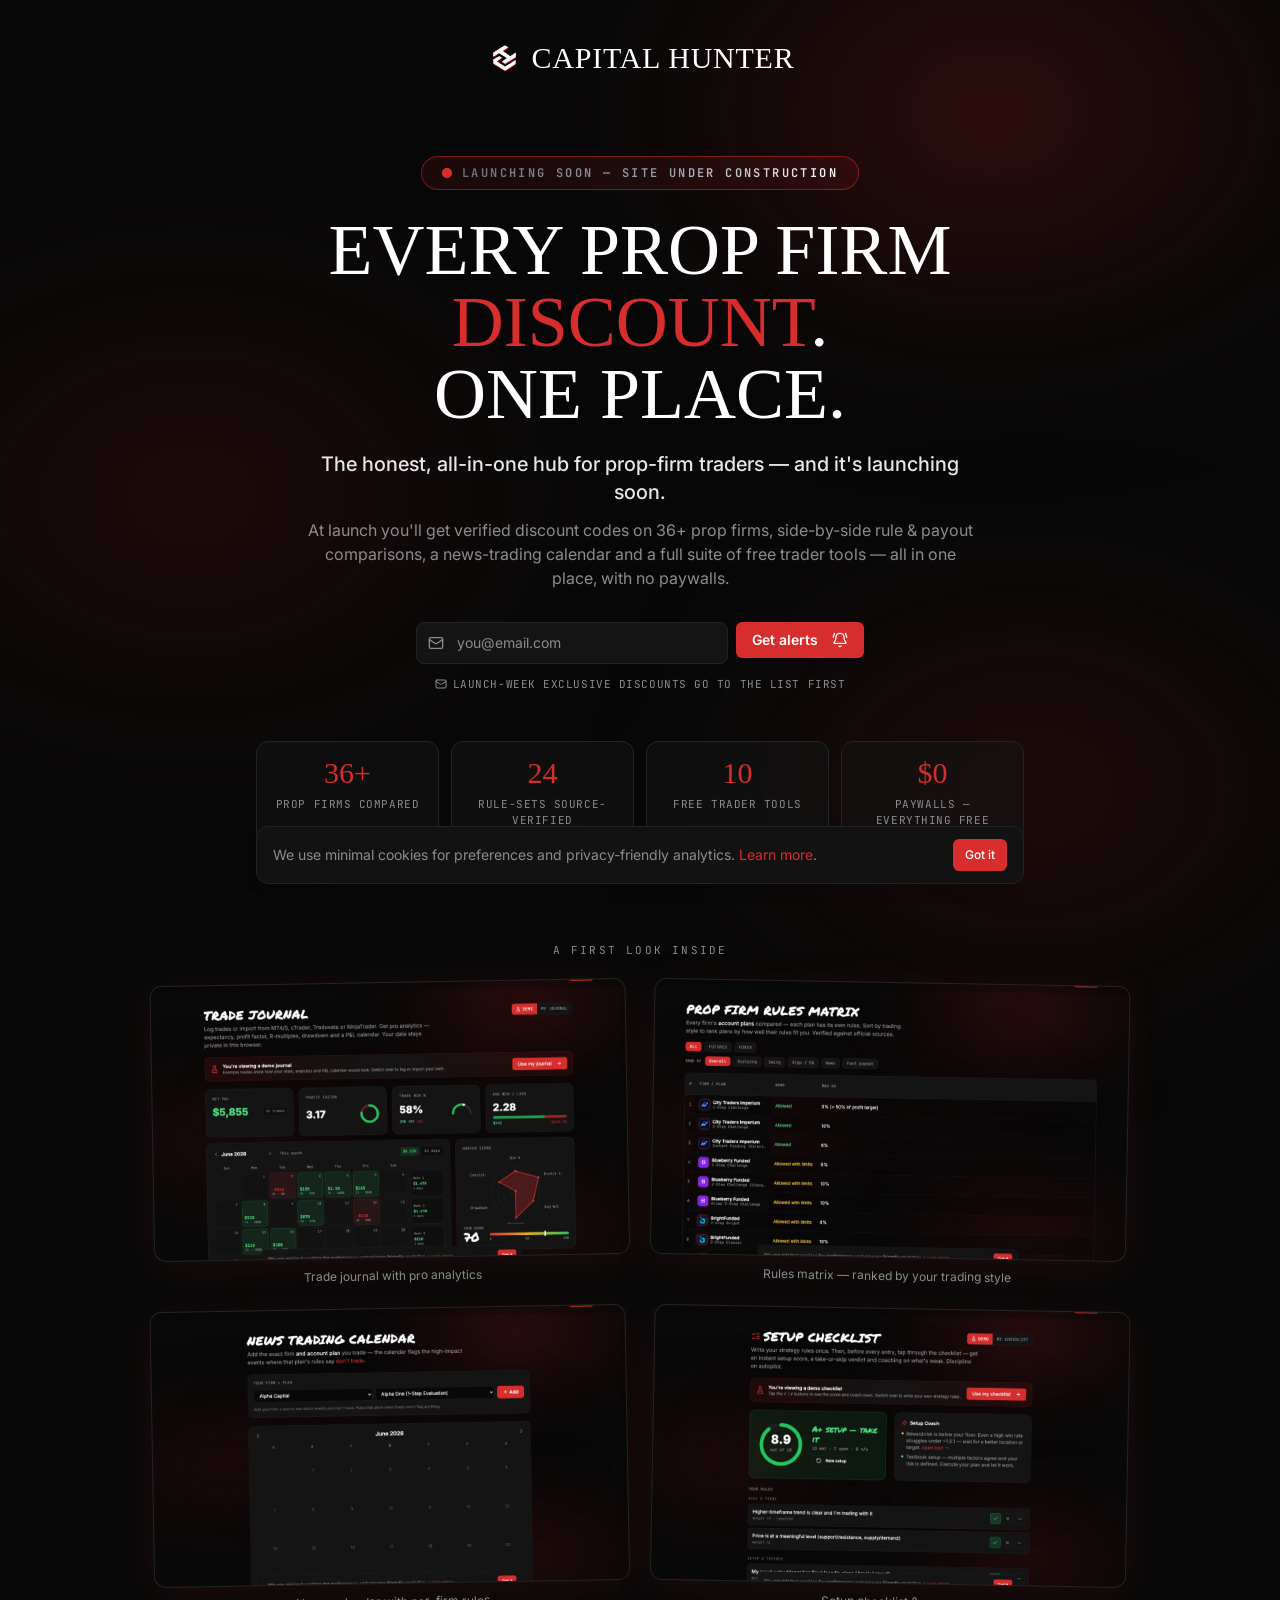
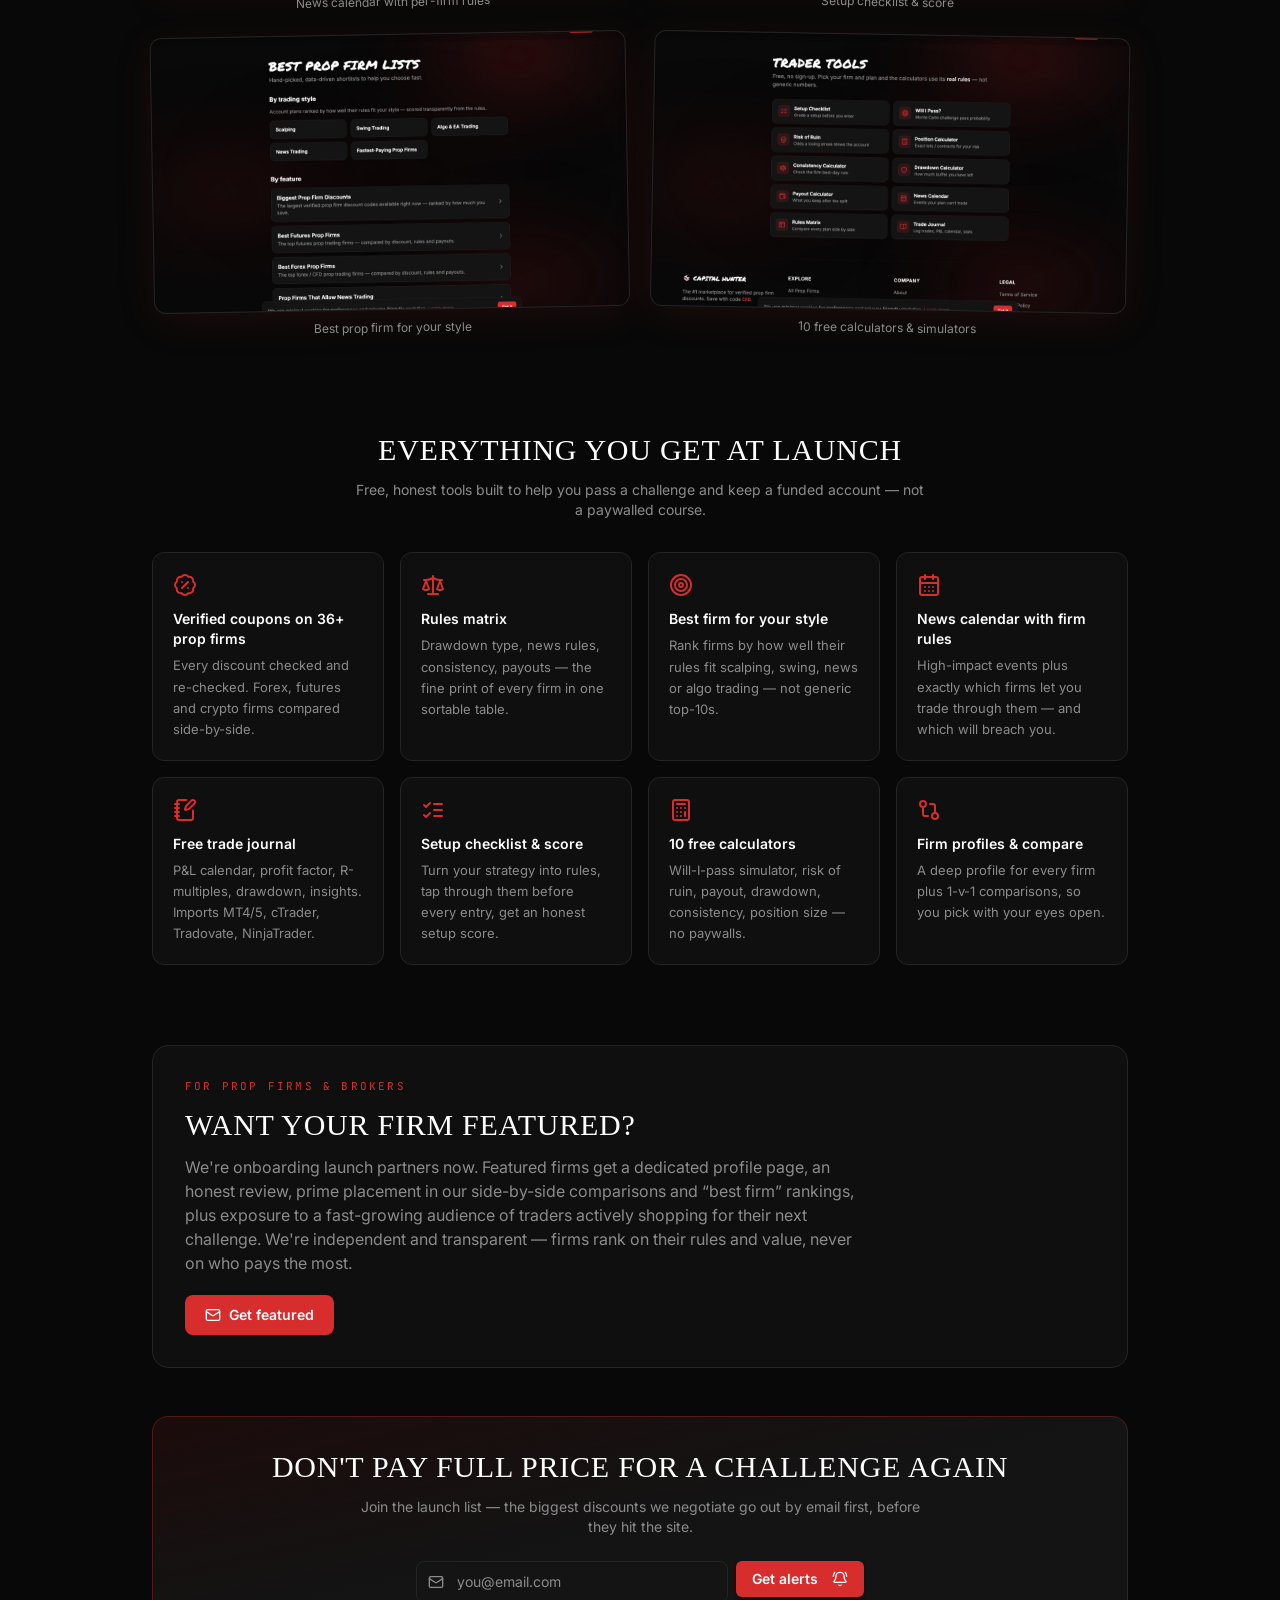
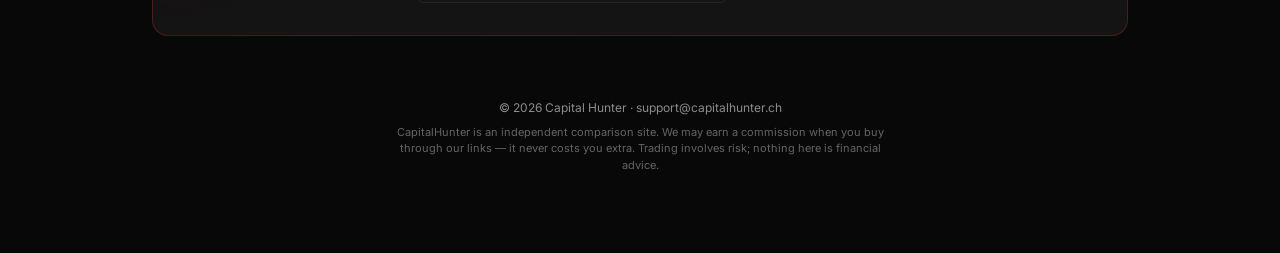
==== commit acb4fdbd: "Coming Soon: clearer 'launching soon' status + shimmer badge, value description, 'get featured' sect" ====
--- a/affiliate-disclosure/index.html
+++ b/affiliate-disclosure/index.html
@@ -16,18 +16,18 @@
     <link rel="preconnect" href="https://xzxkkfrlmeajymtjlhex.supabase.co" crossorigin="">
 
     <!-- title + description are managed per-page by the <Seo> component (react-helmet-async). -->
-    <script type="module" crossorigin="" src="/assets/app-CvSQtQcm.js"></script>
+    <script type="module" crossorigin="" src="/assets/app-BKW5QASY.js"></script>
     <link rel="modulepreload" crossorigin="" href="/assets/react-CZyGPQdu.js">
     <link rel="modulepreload" crossorigin="" href="/assets/vendor-DFMEHlR-.js">
     <link rel="modulepreload" crossorigin="" href="/assets/query-DikOKf4V.js">
     <link rel="modulepreload" crossorigin="" href="/assets/icons-BcLUi4sx.js">
     <link rel="modulepreload" crossorigin="" href="/assets/radix-BNWSrQ6s.js">
     <link rel="modulepreload" crossorigin="" href="/assets/supabase-BZ8bk2RT.js">
-    <link rel="stylesheet" crossorigin="" href="/assets/app-Bauid_A5.css">
+    <link rel="stylesheet" crossorigin="" href="/assets/app-D-nCjXD_.css">
   </head>
   <body>
-    <div id="root" data-server-rendered="true"><div class="min-h-screen bg-background relative" style="background-color:#080808"><div class="ch-bg-glow"></div><div class="ch-bg-glow-bottom"></div><div class="ch-bg-glow-mid"></div><div class="ch-noise"></div><div class="ch-content"><nav class="fixed top-0 left-0 right-0 z-50 transition-all duration-500" style="background:linear-gradient(to bottom, rgba(5,5,5,0.55) 0%, rgba(5,5,5,0.18) 100%);backdrop-filter:blur(8px);-webkit-backdrop-filter:blur(8px);border-bottom:1px solid transparent;box-shadow:none"><div class="max-w-7xl mx-auto px-4 sm:px-6 lg:px-8"><div class="flex items-center justify-between h-16"><a class="flex items-center gap-2" href="/"><img src="/logo.png" alt="Capital Hunter Logo" width="28" height="28" class="w-7 h-7 object-contain"><span class="font-marker text-xl sm:text-xl text-white tracking-wide">CAPITAL HUNTER</span></a><div class="hidden md:flex items-center gap-6"><a class="text-sm font-inter text-muted-foreground hover:text-white transition-colors" href="/firms">Firms</a><a class="text-sm font-inter text-muted-foreground hover:text-white transition-colors" href="/best">Best</a><div class="relative group"><button class="flex items-center gap-1 text-sm font-inter text-muted-foreground group-hover:text-white transition-colors">Tools <svg xmlns="http://www.w3.org/2000/svg" width="24" height="24" viewBox="0 0 24 24" fill="none" stroke="currentColor" stroke-width="2" stroke-linecap="round" stroke-linejoin="round" class="lucide lucide-chevron-down w-3.5 h-3.5"><path d="m6 9 6 6 6-6"></path></svg></button><div class="absolute left-1/2 -translate-x-1/2 pt-3 hidden group-hover:block"><div class="bg-card border border-border rounded-xl p-2 shadow-xl w-[240px]" style="background:rgba(12,12,12,0.97)"><a class="flex items-center gap-2.5 px-3 py-2 rounded-lg text-sm font-inter text-muted-foreground hover:text-white hover:bg-white/5 transition-colors" href="/tools/checklist"><svg xmlns="http://www.w3.org/2000/svg" width="24" height="24" viewBox="0 0 24 24" fill="none" stroke="currentColor" stroke-width="2" stroke-linecap="round" stroke-linejoin="round" class="lucide lucide-list-checks w-4 h-4 text-primary/80 flex-shrink-0"><path d="m3 17 2 2 4-4"></path><path d="m3 7 2 2 4-4"></path><path d="M13 6h8"></path><path d="M13 12h8"></path><path d="M13 18h8"></path></svg> <!-- -->Setup Checklist</a><a class="flex items-center gap-2.5 px-3 py-2 rounded-lg text-sm font-inter text-muted-foreground hover:text-white hover:bg-white/5 transition-colors" href="/tools/challenge"><svg xmlns="http://www.w3.org/2000/svg" width="24" height="24" viewBox="0 0 24 24" fill="none" stroke="currentColor" stroke-width="2" stroke-linecap="round" stroke-linejoin="round" class="lucide lucide-target w-4 h-4 text-primary/80 flex-shrink-0"><circle cx="12" cy="12" r="10"></circle><circle cx="12" cy="12" r="6"></circle><circle cx="12" cy="12" r="2"></circle></svg> <!-- -->Will I Pass?</a><a class="flex items-center gap-2.5 px-3 py-2 rounded-lg text-sm font-inter text-muted-foreground hover:text-white hover:bg-white/5 transition-colors" href="/tools/risk-of-ruin"><svg xmlns="http://www.w3.org/2000/svg" width="24" height="24" viewBox="0 0 24 24" fill="none" stroke="currentColor" stroke-width="2" stroke-linecap="round" stroke-linejoin="round" class="lucide lucide-skull w-4 h-4 text-primary/80 flex-shrink-0"><path d="m12.5 17-.5-1-.5 1h1z"></path><path d="M15 22a1 1 0 0 0 1-1v-1a2 2 0 0 0 1.56-3.25 8 8 0 1 0-11.12 0A2 2 0 0 0 8 20v1a1 1 0 0 0 1 1z"></path><circle cx="15" cy="12" r="1"></circle><circle cx="9" cy="12" r="1"></circle></svg> <!-- -->Risk of Ruin</a><a class="flex items-center gap-2.5 px-3 py-2 rounded-lg text-sm font-inter text-muted-foreground hover:text-white hover:bg-white/5 transition-colors" href="/calculator"><svg xmlns="http://www.w3.org/2000/svg" width="24" height="24" viewBox="0 0 24 24" fill="none" stroke="currentColor" stroke-width="2" stroke-linecap="round" stroke-linejoin="round" class="lucide lucide-calculator w-4 h-4 text-primary/80 flex-shrink-0"><rect width="16" height="20" x="4" y="2" rx="2"></rect><line x1="8" x2="16" y1="6" y2="6"></line><line x1="16" x2="16" y1="14" y2="18"></line><path d="M16 10h.01"></path><path d="M12 10h.01"></path><path d="M8 10h.01"></path><path d="M12 14h.01"></path><path d="M8 14h.01"></path><path d="M12 18h.01"></path><path d="M8 18h.01"></path></svg> <!-- -->Position Calculator</a><a class="flex items-center gap-2.5 px-3 py-2 rounded-lg text-sm font-inter text-muted-foreground hover:text-white hover:bg-white/5 transition-colors" href="/tools/consistency"><svg xmlns="http://www.w3.org/2000/svg" width="24" height="24" viewBox="0 0 24 24" fill="none" stroke="currentColor" stroke-width="2" stroke-linecap="round" stroke-linejoin="round" class="lucide lucide-scale w-4 h-4 text-primary/80 flex-shrink-0"><path d="m16 16 3-8 3 8c-.87.65-1.92 1-3 1s-2.13-.35-3-1Z"></path><path d="m2 16 3-8 3 8c-.87.65-1.92 1-3 1s-2.13-.35-3-1Z"></path><path d="M7 21h10"></path><path d="M12 3v18"></path><path d="M3 7h2c2 0 5-1 7-2 2 1 5 2 7 2h2"></path></svg> <!-- -->Consistency Calculator</a><a class="flex items-center gap-2.5 px-3 py-2 rounded-lg text-sm font-inter text-muted-foreground hover:text-white hover:bg-white/5 transition-colors" href="/tools/drawdown"><svg xmlns="http://www.w3.org/2000/svg" width="24" height="24" viewBox="0 0 24 24" fill="none" stroke="currentColor" stroke-width="2" stroke-linecap="round" stroke-linejoin="round" class="lucide lucide-shield-alert w-4 h-4 text-primary/80 flex-shrink-0"><path d="M20 13c0 5-3.5 7.5-7.66 8.95a1 1 0 0 1-.67-.01C7.5 20.5 4 18 4 13V6a1 1 0 0 1 1-1c2 0 4.5-1.2 6.24-2.72a1.17 1.17 0 0 1 1.52 0C14.51 3.81 17 5 19 5a1 1 0 0 1 1 1z"></path><path d="M12 8v4"></path><path d="M12 16h.01"></path></svg> <!-- -->Drawdown Calculator</a><a class="flex items-center gap-2.5 px-3 py-2 rounded-lg text-sm font-inter text-muted-foreground hover:text-white hover:bg-white/5 transition-colors" href="/tools/payout"><svg xmlns="http://www.w3.org/2000/svg" width="24" height="24" viewBox="0 0 24 24" fill="none" stroke="currentColor" stroke-width="2" stroke-linecap="round" stroke-linejoin="round" class="lucide lucide-wallet w-4 h-4 text-primary/80 flex-shrink-0"><path d="M19 7V4a1 1 0 0 0-1-1H5a2 2 0 0 0 0 4h15a1 1 0 0 1 1 1v4h-3a2 2 0 0 0 0 4h3a1 1 0 0 0 1-1v-2a1 1 0 0 0-1-1"></path><path d="M3 5v14a2 2 0 0 0 2 2h15a1 1 0 0 0 1-1v-4"></path></svg> <!-- -->Payout Calculator</a><a class="flex items-center gap-2.5 px-3 py-2 rounded-lg text-sm font-inter text-muted-foreground hover:text-white hover:bg-white/5 transition-colors" href="/calendar"><svg xmlns="http://www.w3.org/2000/svg" width="24" height="24" viewBox="0 0 24 24" fill="none" stroke="currentColor" stroke-width="2" stroke-linecap="round" stroke-linejoin="round" class="lucide lucide-calendar-days w-4 h-4 text-primary/80 flex-shrink-0"><path d="M8 2v4"></path><path d="M16 2v4"></path><rect width="18" height="18" x="3" y="4" rx="2"></rect><path d="M3 10h18"></path><path d="M8 14h.01"></path><path d="M12 14h.01"></path><path d="M16 14h.01"></path><path d="M8 18h.01"></path><path d="M12 18h.01"></path><path d="M16 18h.01"></path></svg> <!-- -->News Calendar</a><a class="flex items-center gap-2.5 px-3 py-2 rounded-lg text-sm font-inter text-muted-foreground hover:text-white hover:bg-white/5 transition-colors" href="/rules"><svg xmlns="http://www.w3.org/2000/svg" width="24" height="24" viewBox="0 0 24 24" fill="none" stroke="currentColor" stroke-width="2" stroke-linecap="round" stroke-linejoin="round" class="lucide lucide-table2 w-4 h-4 text-primary/80 flex-shrink-0"><path d="M9 3H5a2 2 0 0 0-2 2v4m6-6h10a2 2 0 0 1 2 2v4M9 3v18m0 0h10a2 2 0 0 0 2-2V9M9 21H5a2 2 0 0 1-2-2V9m0 0h18"></path></svg> <!-- -->Rules Matrix</a><a class="flex items-center gap-2.5 px-3 py-2 rounded-lg text-sm font-inter text-muted-foreground hover:text-white hover:bg-white/5 transition-colors" href="/journal"><svg xmlns="http://www.w3.org/2000/svg" width="24" height="24" viewBox="0 0 24 24" fill="none" stroke="currentColor" stroke-width="2" stroke-linecap="round" stroke-linejoin="round" class="lucide lucide-book-open w-4 h-4 text-primary/80 flex-shrink-0"><path d="M12 7v14"></path><path d="M3 18a1 1 0 0 1-1-1V4a1 1 0 0 1 1-1h5a4 4 0 0 1 4 4 4 4 0 0 1 4-4h5a1 1 0 0 1 1 1v13a1 1 0 0 1-1 1h-6a3 3 0 0 0-3 3 3 3 0 0 0-3-3z"></path></svg> <!-- -->Trade Journal</a><a class="block px-3 py-2 mt-1 border-t border-border/50 text-xs font-mono text-primary hover:underline" href="/tools">All tools →</a></div></div></div><a class="text-sm font-inter text-muted-foreground hover:text-white transition-colors" href="/blog">Blog</a><a title="My watchlist" class="text-muted-foreground hover:text-primary transition-colors" href="/watchlist"><svg xmlns="http://www.w3.org/2000/svg" width="24" height="24" viewBox="0 0 24 24" fill="none" stroke="currentColor" stroke-width="2" stroke-linecap="round" stroke-linejoin="round" class="lucide lucide-heart w-4 h-4"><path d="M19 14c1.49-1.46 3-3.21 3-5.5A5.5 5.5 0 0 0 16.5 3c-1.76 0-3 .5-4.5 2-1.5-1.5-2.74-2-4.5-2A5.5 5.5 0 0 0 2 8.5c0 2.3 1.5 4.05 3 5.5l7 7Z"></path></svg></a><a href="/login"><button class="inline-flex items-center justify-center gap-2 whitespace-nowrap font-medium transition-colors focus-visible:outline-none focus-visible:ring-1 focus-visible:ring-ring disabled:pointer-events-none disabled:opacity-50 [&amp;_svg]:pointer-events-none [&amp;_svg]:size-4 [&amp;_svg]:shrink-0 border bg-transparent shadow-sm hover:text-accent-foreground h-8 rounded-md px-3 text-xs border-border text-white hover:bg-secondary">Login</button></a><a href="/register"><button class="inline-flex items-center justify-center gap-2 whitespace-nowrap font-medium transition-colors focus-visible:outline-none focus-visible:ring-1 focus-visible:ring-ring disabled:pointer-events-none disabled:opacity-50 [&amp;_svg]:pointer-events-none [&amp;_svg]:size-4 [&amp;_svg]:shrink-0 shadow h-8 rounded-md px-3 text-xs bg-primary hover:bg-primary/90 text-white">Register</button></a></div><div class="md:hidden flex items-center gap-4"><button class="text-white"><svg xmlns="http://www.w3.org/2000/svg" width="24" height="24" viewBox="0 0 24 24" fill="none" stroke="currentColor" stroke-width="2" stroke-linecap="round" stroke-linejoin="round" class="lucide lucide-menu w-6 h-6"><line x1="4" x2="20" y1="12" y2="12"></line><line x1="4" x2="20" y1="6" y2="6"></line><line x1="4" x2="20" y1="18" y2="18"></line></svg></button></div></div></div></nav><main class="max-w-3xl mx-auto px-4 sm:px-6 lg:px-8 pt-28 pb-20"><h1 class="font-marker text-3xl sm:text-4xl text-white tracking-wide mb-2">AFFILIATE DISCLOSURE</h1><p class="text-xs font-mono text-muted-foreground mb-8">Last updated: <!-- -->June 29, 2026</p><p class="font-inter text-muted-foreground text-sm sm:text-[15px] leading-relaxed mb-4">Capital Hunter<!-- --> (<!-- -->capitalhunter.ch<!-- -->) is supported by affiliate commissions. This disclosure explains that relationship clearly, in line with FTC guidance on endorsements and affiliate links.</p><h2 class="font-inter font-bold text-white text-xl mt-8 mb-3">What this means</h2><p class="font-inter text-muted-foreground text-sm sm:text-[15px] leading-relaxed mb-4">Many of the outbound links to prop firms on this site are affiliate links. If you click one and make a purchase, we may receive a commission from that firm. You pay nothing extra — in fact you usually pay less, because you also receive the discount code we list.</p><h2 class="font-inter font-bold text-white text-xl mt-8 mb-3">How it affects our content</h2><p class="font-inter text-muted-foreground text-sm sm:text-[15px] leading-relaxed mb-4">It doesn't change the facts. Discount codes, rules, drawdown types and payout terms are reported as we find them, whether or not a firm has an affiliate program. We also list firms and rules that reflect poorly on a firm. Our rankings are based on trader value, not commission rates — see our<!-- --> <a class="text-primary hover:underline" href="/methodology">Methodology</a>.</p><h2 class="font-inter font-bold text-white text-xl mt-8 mb-3">No guarantees</h2><p class="font-inter text-muted-foreground text-sm sm:text-[15px] leading-relaxed mb-4">Prop trading is high risk and most traders do not pass evaluations or reach payouts. <!-- -->Capital Hunter<!-- --> is an information and comparison service, not a broker, prop firm, or financial adviser, and nothing here is financial advice.</p><h2 class="font-inter font-bold text-white text-xl mt-8 mb-3">Questions</h2><p class="font-inter text-muted-foreground text-sm sm:text-[15px] leading-relaxed mb-4">Email <a href="mailto:support@capitalhunter.ch" class="text-primary hover:underline">support@capitalhunter.ch</a> with anything about our affiliate relationships.</p></main><footer class="relative" style="background:transparent;border-top:none"><div style="position:absolute;top:0;left:0;right:0;height:2px;background:linear-gradient(to right, transparent, rgba(90,18,18,0.18), transparent);pointer-events:none"></div><div class="max-w-7xl mx-auto px-4 sm:px-6 lg:px-8 py-12"><div class="grid grid-cols-2 md:grid-cols-4 gap-8"><div class="col-span-2 md:col-span-1"><div class="flex items-center gap-2 mb-4"><img src="/logo.png" alt="Capital Hunter Logo" width="24" height="24" class="w-6 h-6 object-contain"><span class="font-marker text-lg text-white">CAPITAL HUNTER</span></div><p class="text-[15px] sm:text-sm text-muted-foreground leading-relaxed">The #1 marketplace for verified prop firm discounts. Save with code<!-- --> <span class="font-mono text-primary font-semibold">CHD</span>.</p><p class="text-xs text-muted-foreground/80 leading-relaxed mt-3">We earn affiliate commissions at no extra cost to you.<!-- --> <a class="text-primary/90 hover:text-primary" href="/affiliate-disclosure">How we make money</a>.</p></div><div><h4 class="font-inter font-semibold text-white text-[15px] sm:text-sm mb-4 uppercase tracking-wider">Explore</h4><div class="space-y-3"><a class="block text-[15px] sm:text-sm text-muted-foreground hover:text-white transition-colors" href="/firms">All Prop Firms</a><a class="block text-[15px] sm:text-sm text-muted-foreground hover:text-white transition-colors" href="/best">Best Lists</a><a class="block text-[15px] sm:text-sm text-muted-foreground hover:text-white transition-colors" href="/compare">Compare Firms</a><a class="block text-[15px] sm:text-sm text-muted-foreground hover:text-white transition-colors" href="/calendar">News Calendar</a><a class="block text-[15px] sm:text-sm text-muted-foreground hover:text-white transition-colors" href="/rules">Rules Matrix</a><a class="block text-[15px] sm:text-sm text-muted-foreground hover:text-white transition-colors" href="/journal">Trade Journal</a><a class="block text-[15px] sm:text-sm text-muted-foreground hover:text-white transition-colors" href="/watchlist">My Watchlist</a><a class="block text-[15px] sm:text-sm text-muted-foreground hover:text-white transition-colors" href="/giveaway">Giveaway</a></div></div><div><h4 class="font-inter font-semibold text-white text-[15px] sm:text-sm mb-4 uppercase tracking-wider">Company</h4><div class="space-y-3"><a class="block text-[15px] sm:text-sm text-muted-foreground hover:text-white transition-colors" href="/about">About</a><a class="block text-[15px] sm:text-sm text-muted-foreground hover:text-white transition-colors" href="/blog">Blog</a><a class="block text-[15px] sm:text-sm text-muted-foreground hover:text-white transition-colors" href="/methodology">Methodology</a><a class="block text-[15px] sm:text-sm text-muted-foreground hover:text-white transition-colors" href="/contact">Contact</a></div></div><div><h4 class="font-inter font-semibold text-white text-[15px] sm:text-sm mb-4 uppercase tracking-wider">Legal</h4><div class="space-y-3"><a class="block text-[15px] sm:text-sm text-muted-foreground hover:text-white transition-colors" href="/terms">Terms of Service</a><a class="block text-[15px] sm:text-sm text-muted-foreground hover:text-white transition-colors" href="/privacy">Privacy Policy</a><a class="block text-[15px] sm:text-sm text-muted-foreground hover:text-white transition-colors" href="/affiliate-disclosure">Affiliate Disclosure</a><a class="block text-[15px] sm:text-sm text-muted-foreground hover:text-white transition-colors" href="/cookies">Cookie Policy</a></div></div></div><div class="border-t border-border/50 mt-8 pt-8"><p class="text-center text-[13px] sm:text-xs text-muted-foreground font-mono">© <!-- -->2026<!-- --> CAPITAL HUNTER. All rights reserved. Not financial advice. Trading involves substantial risk of loss.</p></div></div></footer></div></div><script>window.__staticRouterHydrationData = JSON.parse("{\"loaderData\":{\"0\":null},\"actionData\":null,\"errors\":null}");</script></div>
-<script>window.__VITE_REACT_SSG_HASH__ = 'nh4pxgceqk'</script>
+    <div id="root" data-server-rendered="true"><div class="min-h-screen bg-background relative" style="background-color:#080808"><div class="ch-bg-glow"></div><div class="ch-bg-glow-bottom"></div><div class="ch-bg-glow-mid"></div><div class="ch-noise"></div><div class="ch-content"><nav class="fixed top-0 left-0 right-0 z-50 transition-all duration-500" style="background:linear-gradient(to bottom, rgba(5,5,5,0.55) 0%, rgba(5,5,5,0.18) 100%);backdrop-filter:blur(8px);-webkit-backdrop-filter:blur(8px);border-bottom:1px solid transparent;box-shadow:none"><div class="max-w-7xl mx-auto px-4 sm:px-6 lg:px-8"><div class="flex items-center justify-between h-16"><a class="flex items-center gap-2" href="/"><img src="/logo.png" alt="Capital Hunter Logo" width="28" height="28" class="w-7 h-7 object-contain"><span class="font-marker text-xl sm:text-xl text-white tracking-wide">CAPITAL HUNTER</span></a><div class="hidden md:flex items-center gap-6"><a class="text-sm font-inter text-muted-foreground hover:text-white transition-colors" href="/firms">Firms</a><a class="text-sm font-inter text-muted-foreground hover:text-white transition-colors" href="/best">Best</a><div class="relative group"><button class="flex items-center gap-1 text-sm font-inter text-muted-foreground group-hover:text-white transition-colors">Tools <svg xmlns="http://www.w3.org/2000/svg" width="24" height="24" viewBox="0 0 24 24" fill="none" stroke="currentColor" stroke-width="2" stroke-linecap="round" stroke-linejoin="round" class="lucide lucide-chevron-down w-3.5 h-3.5"><path d="m6 9 6 6 6-6"></path></svg></button><div class="absolute left-1/2 -translate-x-1/2 pt-3 hidden group-hover:block"><div class="bg-card border border-border rounded-xl p-2 shadow-xl w-[240px]" style="background:rgba(12,12,12,0.97)"><a class="flex items-center gap-2.5 px-3 py-2 rounded-lg text-sm font-inter text-muted-foreground hover:text-white hover:bg-white/5 transition-colors" href="/tools/checklist"><svg xmlns="http://www.w3.org/2000/svg" width="24" height="24" viewBox="0 0 24 24" fill="none" stroke="currentColor" stroke-width="2" stroke-linecap="round" stroke-linejoin="round" class="lucide lucide-list-checks w-4 h-4 text-primary/80 flex-shrink-0"><path d="m3 17 2 2 4-4"></path><path d="m3 7 2 2 4-4"></path><path d="M13 6h8"></path><path d="M13 12h8"></path><path d="M13 18h8"></path></svg> <!-- -->Setup Checklist</a><a class="flex items-center gap-2.5 px-3 py-2 rounded-lg text-sm font-inter text-muted-foreground hover:text-white hover:bg-white/5 transition-colors" href="/tools/challenge"><svg xmlns="http://www.w3.org/2000/svg" width="24" height="24" viewBox="0 0 24 24" fill="none" stroke="currentColor" stroke-width="2" stroke-linecap="round" stroke-linejoin="round" class="lucide lucide-target w-4 h-4 text-primary/80 flex-shrink-0"><circle cx="12" cy="12" r="10"></circle><circle cx="12" cy="12" r="6"></circle><circle cx="12" cy="12" r="2"></circle></svg> <!-- -->Will I Pass?</a><a class="flex items-center gap-2.5 px-3 py-2 rounded-lg text-sm font-inter text-muted-foreground hover:text-white hover:bg-white/5 transition-colors" href="/tools/risk-of-ruin"><svg xmlns="http://www.w3.org/2000/svg" width="24" height="24" viewBox="0 0 24 24" fill="none" stroke="currentColor" stroke-width="2" stroke-linecap="round" stroke-linejoin="round" class="lucide lucide-skull w-4 h-4 text-primary/80 flex-shrink-0"><path d="m12.5 17-.5-1-.5 1h1z"></path><path d="M15 22a1 1 0 0 0 1-1v-1a2 2 0 0 0 1.56-3.25 8 8 0 1 0-11.12 0A2 2 0 0 0 8 20v1a1 1 0 0 0 1 1z"></path><circle cx="15" cy="12" r="1"></circle><circle cx="9" cy="12" r="1"></circle></svg> <!-- -->Risk of Ruin</a><a class="flex items-center gap-2.5 px-3 py-2 rounded-lg text-sm font-inter text-muted-foreground hover:text-white hover:bg-white/5 transition-colors" href="/calculator"><svg xmlns="http://www.w3.org/2000/svg" width="24" height="24" viewBox="0 0 24 24" fill="none" stroke="currentColor" stroke-width="2" stroke-linecap="round" stroke-linejoin="round" class="lucide lucide-calculator w-4 h-4 text-primary/80 flex-shrink-0"><rect width="16" height="20" x="4" y="2" rx="2"></rect><line x1="8" x2="16" y1="6" y2="6"></line><line x1="16" x2="16" y1="14" y2="18"></line><path d="M16 10h.01"></path><path d="M12 10h.01"></path><path d="M8 10h.01"></path><path d="M12 14h.01"></path><path d="M8 14h.01"></path><path d="M12 18h.01"></path><path d="M8 18h.01"></path></svg> <!-- -->Position Calculator</a><a class="flex items-center gap-2.5 px-3 py-2 rounded-lg text-sm font-inter text-muted-foreground hover:text-white hover:bg-white/5 transition-colors" href="/tools/consistency"><svg xmlns="http://www.w3.org/2000/svg" width="24" height="24" viewBox="0 0 24 24" fill="none" stroke="currentColor" stroke-width="2" stroke-linecap="round" stroke-linejoin="round" class="lucide lucide-scale w-4 h-4 text-primary/80 flex-shrink-0"><path d="m16 16 3-8 3 8c-.87.65-1.92 1-3 1s-2.13-.35-3-1Z"></path><path d="m2 16 3-8 3 8c-.87.65-1.92 1-3 1s-2.13-.35-3-1Z"></path><path d="M7 21h10"></path><path d="M12 3v18"></path><path d="M3 7h2c2 0 5-1 7-2 2 1 5 2 7 2h2"></path></svg> <!-- -->Consistency Calculator</a><a class="flex items-center gap-2.5 px-3 py-2 rounded-lg text-sm font-inter text-muted-foreground hover:text-white hover:bg-white/5 transition-colors" href="/tools/drawdown"><svg xmlns="http://www.w3.org/2000/svg" width="24" height="24" viewBox="0 0 24 24" fill="none" stroke="currentColor" stroke-width="2" stroke-linecap="round" stroke-linejoin="round" class="lucide lucide-shield-alert w-4 h-4 text-primary/80 flex-shrink-0"><path d="M20 13c0 5-3.5 7.5-7.66 8.95a1 1 0 0 1-.67-.01C7.5 20.5 4 18 4 13V6a1 1 0 0 1 1-1c2 0 4.5-1.2 6.24-2.72a1.17 1.17 0 0 1 1.52 0C14.51 3.81 17 5 19 5a1 1 0 0 1 1 1z"></path><path d="M12 8v4"></path><path d="M12 16h.01"></path></svg> <!-- -->Drawdown Calculator</a><a class="flex items-center gap-2.5 px-3 py-2 rounded-lg text-sm font-inter text-muted-foreground hover:text-white hover:bg-white/5 transition-colors" href="/tools/payout"><svg xmlns="http://www.w3.org/2000/svg" width="24" height="24" viewBox="0 0 24 24" fill="none" stroke="currentColor" stroke-width="2" stroke-linecap="round" stroke-linejoin="round" class="lucide lucide-wallet w-4 h-4 text-primary/80 flex-shrink-0"><path d="M19 7V4a1 1 0 0 0-1-1H5a2 2 0 0 0 0 4h15a1 1 0 0 1 1 1v4h-3a2 2 0 0 0 0 4h3a1 1 0 0 0 1-1v-2a1 1 0 0 0-1-1"></path><path d="M3 5v14a2 2 0 0 0 2 2h15a1 1 0 0 0 1-1v-4"></path></svg> <!-- -->Payout Calculator</a><a class="flex items-center gap-2.5 px-3 py-2 rounded-lg text-sm font-inter text-muted-foreground hover:text-white hover:bg-white/5 transition-colors" href="/calendar"><svg xmlns="http://www.w3.org/2000/svg" width="24" height="24" viewBox="0 0 24 24" fill="none" stroke="currentColor" stroke-width="2" stroke-linecap="round" stroke-linejoin="round" class="lucide lucide-calendar-days w-4 h-4 text-primary/80 flex-shrink-0"><path d="M8 2v4"></path><path d="M16 2v4"></path><rect width="18" height="18" x="3" y="4" rx="2"></rect><path d="M3 10h18"></path><path d="M8 14h.01"></path><path d="M12 14h.01"></path><path d="M16 14h.01"></path><path d="M8 18h.01"></path><path d="M12 18h.01"></path><path d="M16 18h.01"></path></svg> <!-- -->News Calendar</a><a class="flex items-center gap-2.5 px-3 py-2 rounded-lg text-sm font-inter text-muted-foreground hover:text-white hover:bg-white/5 transition-colors" href="/rules"><svg xmlns="http://www.w3.org/2000/svg" width="24" height="24" viewBox="0 0 24 24" fill="none" stroke="currentColor" stroke-width="2" stroke-linecap="round" stroke-linejoin="round" class="lucide lucide-table2 w-4 h-4 text-primary/80 flex-shrink-0"><path d="M9 3H5a2 2 0 0 0-2 2v4m6-6h10a2 2 0 0 1 2 2v4M9 3v18m0 0h10a2 2 0 0 0 2-2V9M9 21H5a2 2 0 0 1-2-2V9m0 0h18"></path></svg> <!-- -->Rules Matrix</a><a class="flex items-center gap-2.5 px-3 py-2 rounded-lg text-sm font-inter text-muted-foreground hover:text-white hover:bg-white/5 transition-colors" href="/journal"><svg xmlns="http://www.w3.org/2000/svg" width="24" height="24" viewBox="0 0 24 24" fill="none" stroke="currentColor" stroke-width="2" stroke-linecap="round" stroke-linejoin="round" class="lucide lucide-book-open w-4 h-4 text-primary/80 flex-shrink-0"><path d="M12 7v14"></path><path d="M3 18a1 1 0 0 1-1-1V4a1 1 0 0 1 1-1h5a4 4 0 0 1 4 4 4 4 0 0 1 4-4h5a1 1 0 0 1 1 1v13a1 1 0 0 1-1 1h-6a3 3 0 0 0-3 3 3 3 0 0 0-3-3z"></path></svg> <!-- -->Trade Journal</a><a class="block px-3 py-2 mt-1 border-t border-border/50 text-xs font-mono text-primary hover:underline" href="/tools">All tools →</a></div></div></div><a class="text-sm font-inter text-muted-foreground hover:text-white transition-colors" href="/blog">Blog</a><a title="My watchlist" class="text-muted-foreground hover:text-primary transition-colors" href="/watchlist"><svg xmlns="http://www.w3.org/2000/svg" width="24" height="24" viewBox="0 0 24 24" fill="none" stroke="currentColor" stroke-width="2" stroke-linecap="round" stroke-linejoin="round" class="lucide lucide-heart w-4 h-4"><path d="M19 14c1.49-1.46 3-3.21 3-5.5A5.5 5.5 0 0 0 16.5 3c-1.76 0-3 .5-4.5 2-1.5-1.5-2.74-2-4.5-2A5.5 5.5 0 0 0 2 8.5c0 2.3 1.5 4.05 3 5.5l7 7Z"></path></svg></a><a href="/login"><button class="inline-flex items-center justify-center gap-2 whitespace-nowrap font-medium transition-colors focus-visible:outline-none focus-visible:ring-1 focus-visible:ring-ring disabled:pointer-events-none disabled:opacity-50 [&amp;_svg]:pointer-events-none [&amp;_svg]:size-4 [&amp;_svg]:shrink-0 border bg-transparent shadow-sm hover:text-accent-foreground h-8 rounded-md px-3 text-xs border-border text-white hover:bg-secondary">Login</button></a><a href="/register"><button class="inline-flex items-center justify-center gap-2 whitespace-nowrap font-medium transition-colors focus-visible:outline-none focus-visible:ring-1 focus-visible:ring-ring disabled:pointer-events-none disabled:opacity-50 [&amp;_svg]:pointer-events-none [&amp;_svg]:size-4 [&amp;_svg]:shrink-0 shadow h-8 rounded-md px-3 text-xs bg-primary hover:bg-primary/90 text-white">Register</button></a></div><div class="md:hidden flex items-center gap-4"><button class="text-white"><svg xmlns="http://www.w3.org/2000/svg" width="24" height="24" viewBox="0 0 24 24" fill="none" stroke="currentColor" stroke-width="2" stroke-linecap="round" stroke-linejoin="round" class="lucide lucide-menu w-6 h-6"><line x1="4" x2="20" y1="12" y2="12"></line><line x1="4" x2="20" y1="6" y2="6"></line><line x1="4" x2="20" y1="18" y2="18"></line></svg></button></div></div></div></nav><main class="max-w-3xl mx-auto px-4 sm:px-6 lg:px-8 pt-28 pb-20"><h1 class="font-marker text-3xl sm:text-4xl text-white tracking-wide mb-2">AFFILIATE DISCLOSURE</h1><p class="text-xs font-mono text-muted-foreground mb-8">Last updated: <!-- -->June 29, 2026</p><p class="font-inter text-muted-foreground text-sm sm:text-[15px] leading-relaxed mb-4">Capital Hunter<!-- --> (<!-- -->capitalhunter.ch<!-- -->) is supported by affiliate commissions. This disclosure explains that relationship clearly, in line with FTC guidance on endorsements and affiliate links.</p><h2 class="font-inter font-bold text-white text-xl mt-8 mb-3">What this means</h2><p class="font-inter text-muted-foreground text-sm sm:text-[15px] leading-relaxed mb-4">Many of the outbound links to prop firms on this site are affiliate links. If you click one and make a purchase, we may receive a commission from that firm. You pay nothing extra — in fact you usually pay less, because you also receive the discount code we list.</p><h2 class="font-inter font-bold text-white text-xl mt-8 mb-3">How it affects our content</h2><p class="font-inter text-muted-foreground text-sm sm:text-[15px] leading-relaxed mb-4">It doesn't change the facts. Discount codes, rules, drawdown types and payout terms are reported as we find them, whether or not a firm has an affiliate program. We also list firms and rules that reflect poorly on a firm. Our rankings are based on trader value, not commission rates — see our<!-- --> <a class="text-primary hover:underline" href="/methodology">Methodology</a>.</p><h2 class="font-inter font-bold text-white text-xl mt-8 mb-3">No guarantees</h2><p class="font-inter text-muted-foreground text-sm sm:text-[15px] leading-relaxed mb-4">Prop trading is high risk and most traders do not pass evaluations or reach payouts. <!-- -->Capital Hunter<!-- --> is an information and comparison service, not a broker, prop firm, or financial adviser, and nothing here is financial advice.</p><h2 class="font-inter font-bold text-white text-xl mt-8 mb-3">Questions</h2><p class="font-inter text-muted-foreground text-sm sm:text-[15px] leading-relaxed mb-4">Email <a href="mailto:support@capitalhunter.ch" class="text-primary hover:underline">support@capitalhunter.ch</a> with anything about our affiliate relationships.</p></main><footer class="relative" style="background:transparent;border-top:none"><div style="position:absolute;top:0;left:0;right:0;height:2px;background:linear-gradient(to right, transparent, rgba(90,18,18,0.18), transparent);pointer-events:none"></div><div class="max-w-7xl mx-auto px-4 sm:px-6 lg:px-8 py-12"><div class="grid grid-cols-2 md:grid-cols-4 gap-8"><div class="col-span-2 md:col-span-1"><div class="flex items-center gap-2 mb-4"><img src="/logo.png" alt="Capital Hunter Logo" width="24" height="24" class="w-6 h-6 object-contain"><span class="font-marker text-lg text-white">CAPITAL HUNTER</span></div><p class="text-[15px] sm:text-sm text-muted-foreground leading-relaxed">The #1 marketplace for verified prop firm discounts. Save with code<!-- --> <span class="font-mono text-primary font-semibold">CH8</span>.</p><p class="text-xs text-muted-foreground/80 leading-relaxed mt-3">We earn affiliate commissions at no extra cost to you.<!-- --> <a class="text-primary/90 hover:text-primary" href="/affiliate-disclosure">How we make money</a>.</p></div><div><h4 class="font-inter font-semibold text-white text-[15px] sm:text-sm mb-4 uppercase tracking-wider">Explore</h4><div class="space-y-3"><a class="block text-[15px] sm:text-sm text-muted-foreground hover:text-white transition-colors" href="/firms">All Prop Firms</a><a class="block text-[15px] sm:text-sm text-muted-foreground hover:text-white transition-colors" href="/best">Best Lists</a><a class="block text-[15px] sm:text-sm text-muted-foreground hover:text-white transition-colors" href="/compare">Compare Firms</a><a class="block text-[15px] sm:text-sm text-muted-foreground hover:text-white transition-colors" href="/calendar">News Calendar</a><a class="block text-[15px] sm:text-sm text-muted-foreground hover:text-white transition-colors" href="/rules">Rules Matrix</a><a class="block text-[15px] sm:text-sm text-muted-foreground hover:text-white transition-colors" href="/journal">Trade Journal</a><a class="block text-[15px] sm:text-sm text-muted-foreground hover:text-white transition-colors" href="/watchlist">My Watchlist</a><a class="block text-[15px] sm:text-sm text-muted-foreground hover:text-white transition-colors" href="/giveaway">Giveaway</a></div></div><div><h4 class="font-inter font-semibold text-white text-[15px] sm:text-sm mb-4 uppercase tracking-wider">Company</h4><div class="space-y-3"><a class="block text-[15px] sm:text-sm text-muted-foreground hover:text-white transition-colors" href="/about">About</a><a class="block text-[15px] sm:text-sm text-muted-foreground hover:text-white transition-colors" href="/blog">Blog</a><a class="block text-[15px] sm:text-sm text-muted-foreground hover:text-white transition-colors" href="/methodology">Methodology</a><a class="block text-[15px] sm:text-sm text-muted-foreground hover:text-white transition-colors" href="/contact">Contact</a></div></div><div><h4 class="font-inter font-semibold text-white text-[15px] sm:text-sm mb-4 uppercase tracking-wider">Legal</h4><div class="space-y-3"><a class="block text-[15px] sm:text-sm text-muted-foreground hover:text-white transition-colors" href="/terms">Terms of Service</a><a class="block text-[15px] sm:text-sm text-muted-foreground hover:text-white transition-colors" href="/privacy">Privacy Policy</a><a class="block text-[15px] sm:text-sm text-muted-foreground hover:text-white transition-colors" href="/affiliate-disclosure">Affiliate Disclosure</a><a class="block text-[15px] sm:text-sm text-muted-foreground hover:text-white transition-colors" href="/cookies">Cookie Policy</a></div></div></div><div class="border-t border-border/50 mt-8 pt-8"><p class="text-center text-[13px] sm:text-xs text-muted-foreground font-mono">© <!-- -->2026<!-- --> CAPITAL HUNTER. All rights reserved. Not financial advice. Trading involves substantial risk of loss.</p></div></div></footer></div></div><script>window.__staticRouterHydrationData = JSON.parse("{\"loaderData\":{\"0\":null},\"actionData\":null,\"errors\":null}");</script></div>
+<script>window.__VITE_REACT_SSG_HASH__ = 'jtonjcso9g'</script>
   
 
 </body></html>
--- a/assets/app-D-nCjXD_.css
+++ b/assets/app-D-nCjXD_.css
@@ -0,0 +1 @@
+*,:before,:after{--tw-border-spacing-x: 0;--tw-border-spacing-y: 0;--tw-translate-x: 0;--tw-translate-y: 0;--tw-rotate: 0;--tw-skew-x: 0;--tw-skew-y: 0;--tw-scale-x: 1;--tw-scale-y: 1;--tw-pan-x: ;--tw-pan-y: ;--tw-pinch-zoom: ;--tw-scroll-snap-strictness: proximity;--tw-gradient-from-position: ;--tw-gradient-via-position: ;--tw-gradient-to-position: ;--tw-ordinal: ;--tw-slashed-zero: ;--tw-numeric-figure: ;--tw-numeric-spacing: ;--tw-numeric-fraction: ;--tw-ring-inset: ;--tw-ring-offset-width: 0px;--tw-ring-offset-color: #fff;--tw-ring-color: rgb(59 130 246 / .5);--tw-ring-offset-shadow: 0 0 #0000;--tw-ring-shadow: 0 0 #0000;--tw-shadow: 0 0 #0000;--tw-shadow-colored: 0 0 #0000;--tw-blur: ;--tw-brightness: ;--tw-contrast: ;--tw-grayscale: ;--tw-hue-rotate: ;--tw-invert: ;--tw-saturate: ;--tw-sepia: ;--tw-drop-shadow: ;--tw-backdrop-blur: ;--tw-backdrop-brightness: ;--tw-backdrop-contrast: ;--tw-backdrop-grayscale: ;--tw-backdrop-hue-rotate: ;--tw-backdrop-invert: ;--tw-backdrop-opacity: ;--tw-backdrop-saturate: ;--tw-backdrop-sepia: ;--tw-contain-size: ;--tw-contain-layout: ;--tw-contain-paint: ;--tw-contain-style: }::backdrop{--tw-border-spacing-x: 0;--tw-border-spacing-y: 0;--tw-translate-x: 0;--tw-translate-y: 0;--tw-rotate: 0;--tw-skew-x: 0;--tw-skew-y: 0;--tw-scale-x: 1;--tw-scale-y: 1;--tw-pan-x: ;--tw-pan-y: ;--tw-pinch-zoom: ;--tw-scroll-snap-strictness: proximity;--tw-gradient-from-position: ;--tw-gradient-via-position: ;--tw-gradient-to-position: ;--tw-ordinal: ;--tw-slashed-zero: ;--tw-numeric-figure: ;--tw-numeric-spacing: ;--tw-numeric-fraction: ;--tw-ring-inset: ;--tw-ring-offset-width: 0px;--tw-ring-offset-color: #fff;--tw-ring-color: rgb(59 130 246 / .5);--tw-ring-offset-shadow: 0 0 #0000;--tw-ring-shadow: 0 0 #0000;--tw-shadow: 0 0 #0000;--tw-shadow-colored: 0 0 #0000;--tw-blur: ;--tw-brightness: ;--tw-contrast: ;--tw-grayscale: ;--tw-hue-rotate: ;--tw-invert: ;--tw-saturate: ;--tw-sepia: ;--tw-drop-shadow: ;--tw-backdrop-blur: ;--tw-backdrop-brightness: ;--tw-backdrop-contrast: ;--tw-backdrop-grayscale: ;--tw-backdrop-hue-rotate: ;--tw-backdrop-invert: ;--tw-backdrop-opacity: ;--tw-backdrop-saturate: ;--tw-backdrop-sepia: ;--tw-contain-size: ;--tw-contain-layout: ;--tw-contain-paint: ;--tw-contain-style: }*,:before,:after{box-sizing:border-box;border-width:0;border-style:solid;border-color:#e5e7eb}:before,:after{--tw-content: ""}html,:host{line-height:1.5;-webkit-text-size-adjust:100%;-moz-tab-size:4;-o-tab-size:4;tab-size:4;font-family:ui-sans-serif,system-ui,sans-serif,"Apple Color Emoji","Segoe UI Emoji",Segoe UI Symbol,"Noto Color Emoji";font-feature-settings:normal;font-variation-settings:normal;-webkit-tap-highlight-color:transparent}body{margin:0;line-height:inherit}hr{height:0;color:inherit;border-top-width:1px}abbr:where([title]){-webkit-text-decoration:underline dotted;text-decoration:underline dotted}h1,h2,h3,h4,h5,h6{font-size:inherit;font-weight:inherit}a{color:inherit;text-decoration:inherit}b,strong{font-weight:bolder}code,kbd,samp,pre{font-family:var(--font-mono);font-feature-settings:normal;font-variation-settings:normal;font-size:1em}small{font-size:80%}sub,sup{font-size:75%;line-height:0;position:relative;vertical-align:baseline}sub{bottom:-.25em}sup{top:-.5em}table{text-indent:0;border-color:inherit;border-collapse:collapse}button,input,optgroup,select,textarea{font-family:inherit;font-feature-settings:inherit;font-variation-settings:inherit;font-size:100%;font-weight:inherit;line-height:inherit;letter-spacing:inherit;color:inherit;margin:0;padding:0}button,select{text-transform:none}button,input:where([type=button]),input:where([type=reset]),input:where([type=submit]){-webkit-appearance:button;background-color:transparent;background-image:none}:-moz-focusring{outline:auto}:-moz-ui-invalid{box-shadow:none}progress{vertical-align:baseline}::-webkit-inner-spin-button,::-webkit-outer-spin-button{height:auto}[type=search]{-webkit-appearance:textfield;outline-offset:-2px}::-webkit-search-decoration{-webkit-appearance:none}::-webkit-file-upload-button{-webkit-appearance:button;font:inherit}summary{display:list-item}blockquote,dl,dd,h1,h2,h3,h4,h5,h6,hr,figure,p,pre{margin:0}fieldset{margin:0;padding:0}legend{padding:0}ol,ul,menu{list-style:none;margin:0;padding:0}dialog{padding:0}textarea{resize:vertical}input::-moz-placeholder,textarea::-moz-placeholder{opacity:1;color:#9ca3af}input::placeholder,textarea::placeholder{opacity:1;color:#9ca3af}button,[role=button]{cursor:pointer}:disabled{cursor:default}img,svg,video,canvas,audio,iframe,embed,object{display:block;vertical-align:middle}img,video{max-width:100%;height:auto}[hidden]:where(:not([hidden=until-found])){display:none}:root{--font-marker: "Permanent Marker", cursive;--font-inter: "Inter", sans-serif;--font-mono: "JetBrains Mono", monospace;--background: 0 0% 3.1%;--foreground: 0 0% 100%;--card: 0 0% 7.8%;--card-foreground: 0 0% 100%;--popover: 0 0% 7.8%;--popover-foreground: 0 0% 100%;--primary: 0 68% 51%;--primary-foreground: 0 0% 100%;--secondary: 0 0% 10%;--secondary-foreground: 0 0% 85%;--muted: 0 0% 12%;--muted-foreground: 0 0% 55%;--accent: 0 68% 51%;--accent-foreground: 0 0% 100%;--destructive: 0 84.2% 60.2%;--destructive-foreground: 0 0% 98%;--border: 0 0% 14%;--input: 0 0% 14%;--ring: 0 68% 51%;--chart-1: 0 68% 51%;--chart-2: 0 0% 40%;--chart-3: 0 0% 60%;--chart-4: 0 0% 25%;--chart-5: 0 40% 40%;--radius: .5rem;--sidebar-background: 0 0% 5%;--sidebar-foreground: 0 0% 85%;--sidebar-primary: 0 68% 51%;--sidebar-primary-foreground: 0 0% 100%;--sidebar-accent: 0 0% 10%;--sidebar-accent-foreground: 0 0% 100%;--sidebar-border: 0 0% 14%;--sidebar-ring: 0 68% 51%}.dark{--background: 0 0% 3.1%;--foreground: 0 0% 100%;--card: 0 0% 7.8%;--card-foreground: 0 0% 100%;--popover: 0 0% 7.8%;--popover-foreground: 0 0% 100%;--primary: 0 68% 51%;--primary-foreground: 0 0% 100%;--secondary: 0 0% 10%;--secondary-foreground: 0 0% 85%;--muted: 0 0% 12%;--muted-foreground: 0 0% 55%;--accent: 0 68% 51%;--accent-foreground: 0 0% 100%;--destructive: 0 84.2% 60.2%;--destructive-foreground: 0 0% 98%;--border: 0 0% 14%;--input: 0 0% 14%;--ring: 0 68% 51%;--chart-1: 0 68% 51%;--chart-2: 0 0% 40%;--chart-3: 0 0% 60%;--chart-4: 0 0% 25%;--chart-5: 0 40% 40%;--sidebar-background: 0 0% 5%;--sidebar-foreground: 0 0% 85%;--sidebar-primary: 0 68% 51%;--sidebar-primary-foreground: 0 0% 100%;--sidebar-accent: 0 0% 10%;--sidebar-accent-foreground: 0 0% 100%;--sidebar-border: 0 0% 14%;--sidebar-ring: 0 68% 51%}*{border-color:hsl(var(--border));outline-color:hsl(var(--ring) / .5)}body{background-color:hsl(var(--background));font-family:var(--font-inter);color:hsl(var(--foreground));background-color:#080808}.sr-only{position:absolute;width:1px;height:1px;padding:0;margin:-1px;overflow:hidden;clip:rect(0,0,0,0);white-space:nowrap;border-width:0}.pointer-events-none{pointer-events:none}.pointer-events-auto{pointer-events:auto}.visible{visibility:visible}.invisible{visibility:hidden}.static{position:static}.fixed{position:fixed}.absolute{position:absolute}.relative{position:relative}.sticky{position:sticky}.inset-0{top:0;right:0;bottom:0;left:0}.inset-x-0{left:0;right:0}.inset-y-0{top:0;bottom:0}.-bottom-12{bottom:-3rem}.-left-12{left:-3rem}.-right-12{right:-3rem}.-top-1{top:-.25rem}.-top-10{top:-2.5rem}.-top-12{top:-3rem}.bottom-0{bottom:0}.left-0{left:0}.left-1{left:.25rem}.left-1\/2{left:50%}.left-2{left:.5rem}.left-3{left:.75rem}.left-\[50\%\]{left:50%}.right-0{right:0}.right-1{right:.25rem}.right-2{right:.5rem}.right-3{right:.75rem}.right-4{right:1rem}.top-0{top:0}.top-1\.5{top:.375rem}.top-1\/2{top:50%}.top-2{top:.5rem}.top-20{top:5rem}.top-3\.5{top:.875rem}.top-4{top:1rem}.top-\[1px\]{top:1px}.top-\[50\%\]{top:50%}.top-\[60\%\]{top:60%}.top-full{top:100%}.z-10{z-index:10}.z-20{z-index:20}.z-40{z-index:40}.z-50{z-index:50}.z-\[100\]{z-index:100}.z-\[1\]{z-index:1}.z-\[60\]{z-index:60}.col-span-2{grid-column:span 2 / span 2}.-mx-1{margin-left:-.25rem;margin-right:-.25rem}.mx-2{margin-left:.5rem;margin-right:.5rem}.mx-3\.5{margin-left:.875rem;margin-right:.875rem}.mx-auto{margin-left:auto;margin-right:auto}.my-0\.5{margin-top:.125rem;margin-bottom:.125rem}.my-1{margin-top:.25rem;margin-bottom:.25rem}.my-4{margin-top:1rem;margin-bottom:1rem}.my-5{margin-top:1.25rem;margin-bottom:1.25rem}.my-7{margin-top:1.75rem;margin-bottom:1.75rem}.my-8{margin-top:2rem;margin-bottom:2rem}.-ml-4{margin-left:-1rem}.-mt-4{margin-top:-1rem}.mb-1{margin-bottom:.25rem}.mb-1\.5{margin-bottom:.375rem}.mb-10{margin-bottom:2.5rem}.mb-12{margin-bottom:3rem}.mb-2{margin-bottom:.5rem}.mb-3{margin-bottom:.75rem}.mb-4{margin-bottom:1rem}.mb-5{margin-bottom:1.25rem}.mb-6{margin-bottom:1.5rem}.mb-8{margin-bottom:2rem}.ml-1{margin-left:.25rem}.ml-1\.5{margin-left:.375rem}.ml-2{margin-left:.5rem}.ml-4{margin-left:1rem}.ml-\[68px\]{margin-left:68px}.ml-auto{margin-left:auto}.mr-1{margin-right:.25rem}.mr-1\.5{margin-right:.375rem}.mr-2{margin-right:.5rem}.mt-0\.5{margin-top:.125rem}.mt-1{margin-top:.25rem}.mt-1\.5{margin-top:.375rem}.mt-10{margin-top:2.5rem}.mt-12{margin-top:3rem}.mt-14{margin-top:3.5rem}.mt-16{margin-top:4rem}.mt-2{margin-top:.5rem}.mt-2\.5{margin-top:.625rem}.mt-20{margin-top:5rem}.mt-24{margin-top:6rem}.mt-3{margin-top:.75rem}.mt-4{margin-top:1rem}.mt-5{margin-top:1.25rem}.mt-6{margin-top:1.5rem}.mt-7{margin-top:1.75rem}.mt-8{margin-top:2rem}.mt-auto{margin-top:auto}.box-border{box-sizing:border-box}.line-clamp-2{overflow:hidden;display:-webkit-box;-webkit-box-orient:vertical;-webkit-line-clamp:2}.block{display:block}.inline-block{display:inline-block}.inline{display:inline}.flex{display:flex}.inline-flex{display:inline-flex}.table{display:table}.grid{display:grid}.hidden{display:none}.aspect-square{aspect-ratio:1 / 1}.aspect-video{aspect-ratio:16 / 9}.size-4{width:1rem;height:1rem}.h-0\.5{height:.125rem}.h-1\.5{height:.375rem}.h-10{height:2.5rem}.h-11{height:2.75rem}.h-12{height:3rem}.h-14{height:3.5rem}.h-16{height:4rem}.h-2{height:.5rem}.h-2\.5{height:.625rem}.h-28{height:7rem}.h-3{height:.75rem}.h-3\.5{height:.875rem}.h-32{height:8rem}.h-36{height:9rem}.h-4{height:1rem}.h-40{height:10rem}.h-48{height:12rem}.h-5{height:1.25rem}.h-6{height:1.5rem}.h-7{height:1.75rem}.h-8{height:2rem}.h-9{height:2.25rem}.h-\[1px\]{height:1px}.h-\[300px\]{height:300px}.h-\[3px\]{height:3px}.h-\[400px\]{height:400px}.h-\[var\(--radix-navigation-menu-viewport-height\)\]{height:var(--radix-navigation-menu-viewport-height)}.h-\[var\(--radix-select-trigger-height\)\]{height:var(--radix-select-trigger-height)}.h-auto{height:auto}.h-full{height:100%}.h-px{height:1px}.h-svh{height:100svh}.max-h-96{max-height:24rem}.max-h-\[300px\]{max-height:300px}.max-h-\[55vh\]{max-height:55vh}.max-h-\[90vh\]{max-height:90vh}.max-h-screen{max-height:100vh}.min-h-0{min-height:0px}.min-h-\[100px\]{min-height:100px}.min-h-\[120px\]{min-height:120px}.min-h-\[3\.5rem\]{min-height:3.5rem}.min-h-\[60px\]{min-height:60px}.min-h-\[80px\]{min-height:80px}.min-h-screen{min-height:100vh}.min-h-svh{min-height:100svh}.w-0{width:0px}.w-1{width:.25rem}.w-1\.5{width:.375rem}.w-1\/2{width:50%}.w-10{width:2.5rem}.w-12{width:3rem}.w-14{width:3.5rem}.w-16{width:4rem}.w-2{width:.5rem}.w-2\.5{width:.625rem}.w-24{width:6rem}.w-28{width:7rem}.w-3{width:.75rem}.w-3\.5{width:.875rem}.w-3\/4{width:75%}.w-32{width:8rem}.w-4{width:1rem}.w-40{width:10rem}.w-48{width:12rem}.w-5{width:1.25rem}.w-56{width:14rem}.w-6{width:1.5rem}.w-64{width:16rem}.w-7{width:1.75rem}.w-72{width:18rem}.w-8{width:2rem}.w-9{width:2.25rem}.w-\[--sidebar-width\]{width:var(--sidebar-width)}.w-\[100px\]{width:100px}.w-\[1px\]{width:1px}.w-\[240px\]{width:240px}.w-\[400px\]{width:400px}.w-\[600px\]{width:600px}.w-auto{width:auto}.w-full{width:100%}.w-max{width:-moz-max-content;width:max-content}.w-px{width:1px}.min-w-0{min-width:0px}.min-w-10{min-width:2.5rem}.min-w-5{min-width:1.25rem}.min-w-8{min-width:2rem}.min-w-9{min-width:2.25rem}.min-w-\[12rem\]{min-width:12rem}.min-w-\[140px\]{min-width:140px}.min-w-\[160px\]{min-width:160px}.min-w-\[180px\]{min-width:180px}.min-w-\[34px\]{min-width:34px}.min-w-\[8rem\]{min-width:8rem}.min-w-\[var\(--radix-select-trigger-width\)\]{min-width:var(--radix-select-trigger-width)}.max-w-2xl{max-width:42rem}.max-w-3xl{max-width:48rem}.max-w-4xl{max-width:56rem}.max-w-5xl{max-width:64rem}.max-w-6xl{max-width:72rem}.max-w-7xl{max-width:80rem}.max-w-\[--skeleton-width\]{max-width:var(--skeleton-width)}.max-w-\[160px\]{max-width:160px}.max-w-\[200px\]{max-width:200px}.max-w-\[320px\]{max-width:320px}.max-w-lg{max-width:32rem}.max-w-max{max-width:-moz-max-content;max-width:max-content}.max-w-md{max-width:28rem}.max-w-sm{max-width:24rem}.max-w-xl{max-width:36rem}.flex-1{flex:1 1 0%}.flex-shrink-0,.shrink-0{flex-shrink:0}.grow{flex-grow:1}.grow-0{flex-grow:0}.basis-full{flex-basis:100%}.caption-bottom{caption-side:bottom}.border-collapse{border-collapse:collapse}.-translate-x-1\/2{--tw-translate-x: -50%;transform:translate(var(--tw-translate-x),var(--tw-translate-y)) rotate(var(--tw-rotate)) skew(var(--tw-skew-x)) skewY(var(--tw-skew-y)) scaleX(var(--tw-scale-x)) scaleY(var(--tw-scale-y))}.-translate-x-px{--tw-translate-x: -1px;transform:translate(var(--tw-translate-x),var(--tw-translate-y)) rotate(var(--tw-rotate)) skew(var(--tw-skew-x)) skewY(var(--tw-skew-y)) scaleX(var(--tw-scale-x)) scaleY(var(--tw-scale-y))}.-translate-y-1\/2{--tw-translate-y: -50%;transform:translate(var(--tw-translate-x),var(--tw-translate-y)) rotate(var(--tw-rotate)) skew(var(--tw-skew-x)) skewY(var(--tw-skew-y)) scaleX(var(--tw-scale-x)) scaleY(var(--tw-scale-y))}.translate-x-\[-50\%\]{--tw-translate-x: -50%;transform:translate(var(--tw-translate-x),var(--tw-translate-y)) rotate(var(--tw-rotate)) skew(var(--tw-skew-x)) skewY(var(--tw-skew-y)) scaleX(var(--tw-scale-x)) scaleY(var(--tw-scale-y))}.translate-x-px{--tw-translate-x: 1px;transform:translate(var(--tw-translate-x),var(--tw-translate-y)) rotate(var(--tw-rotate)) skew(var(--tw-skew-x)) skewY(var(--tw-skew-y)) scaleX(var(--tw-scale-x)) scaleY(var(--tw-scale-y))}.translate-y-\[-50\%\]{--tw-translate-y: -50%;transform:translate(var(--tw-translate-x),var(--tw-translate-y)) rotate(var(--tw-rotate)) skew(var(--tw-skew-x)) skewY(var(--tw-skew-y)) scaleX(var(--tw-scale-x)) scaleY(var(--tw-scale-y))}.-rotate-1{--tw-rotate: -1deg;transform:translate(var(--tw-translate-x),var(--tw-translate-y)) rotate(var(--tw-rotate)) skew(var(--tw-skew-x)) skewY(var(--tw-skew-y)) scaleX(var(--tw-scale-x)) scaleY(var(--tw-scale-y))}.rotate-1{--tw-rotate: 1deg;transform:translate(var(--tw-translate-x),var(--tw-translate-y)) rotate(var(--tw-rotate)) skew(var(--tw-skew-x)) skewY(var(--tw-skew-y)) scaleX(var(--tw-scale-x)) scaleY(var(--tw-scale-y))}.rotate-45{--tw-rotate: 45deg;transform:translate(var(--tw-translate-x),var(--tw-translate-y)) rotate(var(--tw-rotate)) skew(var(--tw-skew-x)) skewY(var(--tw-skew-y)) scaleX(var(--tw-scale-x)) scaleY(var(--tw-scale-y))}.rotate-90{--tw-rotate: 90deg;transform:translate(var(--tw-translate-x),var(--tw-translate-y)) rotate(var(--tw-rotate)) skew(var(--tw-skew-x)) skewY(var(--tw-skew-y)) scaleX(var(--tw-scale-x)) scaleY(var(--tw-scale-y))}.transform{transform:translate(var(--tw-translate-x),var(--tw-translate-y)) rotate(var(--tw-rotate)) skew(var(--tw-skew-x)) skewY(var(--tw-skew-y)) scaleX(var(--tw-scale-x)) scaleY(var(--tw-scale-y))}@keyframes bounce{0%,to{transform:translateY(-25%);animation-timing-function:cubic-bezier(.8,0,1,1)}50%{transform:none;animation-timing-function:cubic-bezier(0,0,.2,1)}}.animate-bounce{animation:bounce 1s infinite}@keyframes ping{75%,to{transform:scale(2);opacity:0}}.animate-ping{animation:ping 1s cubic-bezier(0,0,.2,1) infinite}@keyframes pulse{50%{opacity:.5}}.animate-pulse{animation:pulse 2s cubic-bezier(.4,0,.6,1) infinite}@keyframes spin{to{transform:rotate(360deg)}}.animate-spin{animation:spin 1s linear infinite}.cursor-default{cursor:default}.cursor-pointer{cursor:pointer}.touch-none{touch-action:none}.select-none{-webkit-user-select:none;-moz-user-select:none;user-select:none}.resize-y{resize:vertical}.list-inside{list-style-position:inside}.list-decimal{list-style-type:decimal}.list-disc{list-style-type:disc}.list-none{list-style-type:none}.appearance-none{-webkit-appearance:none;-moz-appearance:none;appearance:none}.grid-cols-1{grid-template-columns:repeat(1,minmax(0,1fr))}.grid-cols-2{grid-template-columns:repeat(2,minmax(0,1fr))}.grid-cols-3{grid-template-columns:repeat(3,minmax(0,1fr))}.grid-cols-7{grid-template-columns:repeat(7,minmax(0,1fr))}.flex-row{flex-direction:row}.flex-col{flex-direction:column}.flex-col-reverse{flex-direction:column-reverse}.flex-wrap{flex-wrap:wrap}.items-start{align-items:flex-start}.items-end{align-items:flex-end}.items-center{align-items:center}.items-stretch{align-items:stretch}.justify-center{justify-content:center}.justify-between{justify-content:space-between}.gap-0\.5{gap:.125rem}.gap-1{gap:.25rem}.gap-1\.5{gap:.375rem}.gap-2{gap:.5rem}.gap-2\.5{gap:.625rem}.gap-3{gap:.75rem}.gap-4{gap:1rem}.gap-5{gap:1.25rem}.gap-6{gap:1.5rem}.gap-8{gap:2rem}.gap-x-4{-moz-column-gap:1rem;column-gap:1rem}.gap-y-1{row-gap:.25rem}.gap-y-2{row-gap:.5rem}.space-x-1>:not([hidden])~:not([hidden]){--tw-space-x-reverse: 0;margin-right:calc(.25rem * var(--tw-space-x-reverse));margin-left:calc(.25rem * calc(1 - var(--tw-space-x-reverse)))}.space-x-3>:not([hidden])~:not([hidden]){--tw-space-x-reverse: 0;margin-right:calc(.75rem * var(--tw-space-x-reverse));margin-left:calc(.75rem * calc(1 - var(--tw-space-x-reverse)))}.space-x-4>:not([hidden])~:not([hidden]){--tw-space-x-reverse: 0;margin-right:calc(1rem * var(--tw-space-x-reverse));margin-left:calc(1rem * calc(1 - var(--tw-space-x-reverse)))}.space-y-1>:not([hidden])~:not([hidden]){--tw-space-y-reverse: 0;margin-top:calc(.25rem * calc(1 - var(--tw-space-y-reverse)));margin-bottom:calc(.25rem * var(--tw-space-y-reverse))}.space-y-1\.5>:not([hidden])~:not([hidden]){--tw-space-y-reverse: 0;margin-top:calc(.375rem * calc(1 - var(--tw-space-y-reverse)));margin-bottom:calc(.375rem * var(--tw-space-y-reverse))}.space-y-2>:not([hidden])~:not([hidden]){--tw-space-y-reverse: 0;margin-top:calc(.5rem * calc(1 - var(--tw-space-y-reverse)));margin-bottom:calc(.5rem * var(--tw-space-y-reverse))}.space-y-3>:not([hidden])~:not([hidden]){--tw-space-y-reverse: 0;margin-top:calc(.75rem * calc(1 - var(--tw-space-y-reverse)));margin-bottom:calc(.75rem * var(--tw-space-y-reverse))}.space-y-4>:not([hidden])~:not([hidden]){--tw-space-y-reverse: 0;margin-top:calc(1rem * calc(1 - var(--tw-space-y-reverse)));margin-bottom:calc(1rem * var(--tw-space-y-reverse))}.space-y-5>:not([hidden])~:not([hidden]){--tw-space-y-reverse: 0;margin-top:calc(1.25rem * calc(1 - var(--tw-space-y-reverse)));margin-bottom:calc(1.25rem * var(--tw-space-y-reverse))}.space-y-6>:not([hidden])~:not([hidden]){--tw-space-y-reverse: 0;margin-top:calc(1.5rem * calc(1 - var(--tw-space-y-reverse)));margin-bottom:calc(1.5rem * var(--tw-space-y-reverse))}.self-start{align-self:flex-start}.self-end{align-self:flex-end}.overflow-auto{overflow:auto}.overflow-hidden{overflow:hidden}.overflow-x-auto{overflow-x:auto}.overflow-y-auto{overflow-y:auto}.overflow-x-hidden{overflow-x:hidden}.truncate{overflow:hidden;text-overflow:ellipsis;white-space:nowrap}.whitespace-nowrap{white-space:nowrap}.break-words{overflow-wrap:break-word}.break-all{word-break:break-all}.rounded{border-radius:.25rem}.rounded-2xl{border-radius:1rem}.rounded-\[2px\]{border-radius:2px}.rounded-\[8px\]{border-radius:8px}.rounded-\[inherit\]{border-radius:inherit}.rounded-full{border-radius:9999px}.rounded-lg{border-radius:var(--radius)}.rounded-md{border-radius:calc(var(--radius) - 2px)}.rounded-sm{border-radius:calc(var(--radius) - 4px)}.rounded-xl{border-radius:.75rem}.rounded-t-\[10px\]{border-top-left-radius:10px;border-top-right-radius:10px}.rounded-tl-sm{border-top-left-radius:calc(var(--radius) - 4px)}.border{border-width:1px}.border-2{border-width:2px}.border-4{border-width:4px}.border-\[1\.5px\]{border-width:1.5px}.border-y{border-top-width:1px;border-bottom-width:1px}.border-b{border-bottom-width:1px}.border-l{border-left-width:1px}.border-l-2{border-left-width:2px}.border-l-4{border-left-width:4px}.border-r{border-right-width:1px}.border-t{border-top-width:1px}.border-dashed{border-style:dashed}.border-\[--color-border\]{border-color:var(--color-border)}.border-border{border-color:hsl(var(--border))}.border-border\/30{border-color:hsl(var(--border) / .3)}.border-border\/40{border-color:hsl(var(--border) / .4)}.border-border\/50{border-color:hsl(var(--border) / .5)}.border-destructive{border-color:hsl(var(--destructive))}.border-destructive\/50{border-color:hsl(var(--destructive) / .5)}.border-green-500\/30{border-color:#22c55e4d}.border-green-500\/40{border-color:#22c55e66}.border-input{border-color:hsl(var(--input))}.border-primary{border-color:hsl(var(--primary))}.border-primary\/25{border-color:hsl(var(--primary) / .25)}.border-primary\/30{border-color:hsl(var(--primary) / .3)}.border-primary\/40{border-color:hsl(var(--primary) / .4)}.border-primary\/50{border-color:hsl(var(--primary) / .5)}.border-sidebar-border{border-color:hsl(var(--sidebar-border))}.border-slate-100{--tw-border-opacity: 1;border-color:rgb(241 245 249 / var(--tw-border-opacity, 1))}.border-slate-200{--tw-border-opacity: 1;border-color:rgb(226 232 240 / var(--tw-border-opacity, 1))}.border-transparent{border-color:transparent}.border-yellow-500\/30{border-color:#eab3084d}.border-l-transparent{border-left-color:transparent}.border-t-slate-800{--tw-border-opacity: 1;border-top-color:rgb(30 41 59 / var(--tw-border-opacity, 1))}.border-t-transparent{border-top-color:transparent}.bg-\[\#0d0d0d\]{--tw-bg-opacity: 1;background-color:rgb(13 13 13 / var(--tw-bg-opacity, 1))}.bg-\[\#111111\]{--tw-bg-opacity: 1;background-color:rgb(17 17 17 / var(--tw-bg-opacity, 1))}.bg-\[--color-bg\]{background-color:var(--color-bg)}.bg-accent{background-color:hsl(var(--accent))}.bg-accent\/10{background-color:hsl(var(--accent) / .1)}.bg-background{background-color:hsl(var(--background))}.bg-background\/20{background-color:hsl(var(--background) / .2)}.bg-background\/30{background-color:hsl(var(--background) / .3)}.bg-background\/40{background-color:hsl(var(--background) / .4)}.bg-background\/50{background-color:hsl(var(--background) / .5)}.bg-background\/60{background-color:hsl(var(--background) / .6)}.bg-background\/95{background-color:hsl(var(--background) / .95)}.bg-black\/70{background-color:#000000b3}.bg-black\/80{background-color:#000c}.bg-blue-400{--tw-bg-opacity: 1;background-color:rgb(96 165 250 / var(--tw-bg-opacity, 1))}.bg-border{background-color:hsl(var(--border))}.bg-card{background-color:hsl(var(--card))}.bg-card\/50{background-color:hsl(var(--card) / .5)}.bg-card\/60{background-color:hsl(var(--card) / .6)}.bg-card\/70{background-color:hsl(var(--card) / .7)}.bg-card\/95{background-color:hsl(var(--card) / .95)}.bg-destructive{background-color:hsl(var(--destructive))}.bg-destructive\/10{background-color:hsl(var(--destructive) / .1)}.bg-foreground{background-color:hsl(var(--foreground))}.bg-green-400{--tw-bg-opacity: 1;background-color:rgb(74 222 128 / var(--tw-bg-opacity, 1))}.bg-green-500\/10{background-color:#22c55e1a}.bg-green-500\/15{background-color:#22c55e26}.bg-green-500\/20{background-color:#22c55e33}.bg-green-500\/60{background-color:#22c55e99}.bg-green-500\/80{background-color:#22c55ecc}.bg-muted{background-color:hsl(var(--muted))}.bg-muted-foreground{background-color:hsl(var(--muted-foreground))}.bg-muted-foreground\/40{background-color:hsl(var(--muted-foreground) / .4)}.bg-muted\/50{background-color:hsl(var(--muted) / .5)}.bg-orange-100{--tw-bg-opacity: 1;background-color:rgb(255 237 213 / var(--tw-bg-opacity, 1))}.bg-orange-400{--tw-bg-opacity: 1;background-color:rgb(251 146 60 / var(--tw-bg-opacity, 1))}.bg-popover{background-color:hsl(var(--popover))}.bg-primary{background-color:hsl(var(--primary))}.bg-primary\/10{background-color:hsl(var(--primary) / .1)}.bg-primary\/15{background-color:hsl(var(--primary) / .15)}.bg-primary\/20{background-color:hsl(var(--primary) / .2)}.bg-primary\/5{background-color:hsl(var(--primary) / .05)}.bg-primary\/70{background-color:hsl(var(--primary) / .7)}.bg-secondary{background-color:hsl(var(--secondary))}.bg-secondary\/50{background-color:hsl(var(--secondary) / .5)}.bg-secondary\/80{background-color:hsl(var(--secondary) / .8)}.bg-sidebar{background-color:hsl(var(--sidebar-background))}.bg-sidebar-border{background-color:hsl(var(--sidebar-border))}.bg-slate-100{--tw-bg-opacity: 1;background-color:rgb(241 245 249 / var(--tw-bg-opacity, 1))}.bg-slate-200{--tw-bg-opacity: 1;background-color:rgb(226 232 240 / var(--tw-bg-opacity, 1))}.bg-slate-50{--tw-bg-opacity: 1;background-color:rgb(248 250 252 / var(--tw-bg-opacity, 1))}.bg-transparent{background-color:transparent}.bg-white{--tw-bg-opacity: 1;background-color:rgb(255 255 255 / var(--tw-bg-opacity, 1))}.bg-white\/5{background-color:#ffffff0d}.bg-yellow-400{--tw-bg-opacity: 1;background-color:rgb(250 204 21 / var(--tw-bg-opacity, 1))}.bg-yellow-500{--tw-bg-opacity: 1;background-color:rgb(234 179 8 / var(--tw-bg-opacity, 1))}.bg-yellow-500\/10{background-color:#eab3081a}.bg-yellow-500\/15{background-color:#eab30826}.bg-yellow-500\/60{background-color:#eab30899}.bg-gradient-to-b{background-image:linear-gradient(to bottom,var(--tw-gradient-stops))}.bg-gradient-to-br{background-image:linear-gradient(to bottom right,var(--tw-gradient-stops))}.bg-gradient-to-r{background-image:linear-gradient(to right,var(--tw-gradient-stops))}.from-primary\/10{--tw-gradient-from: hsl(var(--primary) / .1) var(--tw-gradient-from-position);--tw-gradient-to: hsl(var(--primary) / 0) var(--tw-gradient-to-position);--tw-gradient-stops: var(--tw-gradient-from), var(--tw-gradient-to)}.from-primary\/15{--tw-gradient-from: hsl(var(--primary) / .15) var(--tw-gradient-from-position);--tw-gradient-to: hsl(var(--primary) / 0) var(--tw-gradient-to-position);--tw-gradient-stops: var(--tw-gradient-from), var(--tw-gradient-to)}.from-primary\/20{--tw-gradient-from: hsl(var(--primary) / .2) var(--tw-gradient-from-position);--tw-gradient-to: hsl(var(--primary) / 0) var(--tw-gradient-to-position);--tw-gradient-stops: var(--tw-gradient-from), var(--tw-gradient-to)}.from-primary\/\[0\.07\]{--tw-gradient-from: hsl(var(--primary) / .07) var(--tw-gradient-from-position);--tw-gradient-to: hsl(var(--primary) / 0) var(--tw-gradient-to-position);--tw-gradient-stops: var(--tw-gradient-from), var(--tw-gradient-to)}.from-secondary{--tw-gradient-from: hsl(var(--secondary)) var(--tw-gradient-from-position);--tw-gradient-to: hsl(var(--secondary) / 0) var(--tw-gradient-to-position);--tw-gradient-stops: var(--tw-gradient-from), var(--tw-gradient-to)}.from-white{--tw-gradient-from: #fff var(--tw-gradient-from-position);--tw-gradient-to: rgb(255 255 255 / 0) var(--tw-gradient-to-position);--tw-gradient-stops: var(--tw-gradient-from), var(--tw-gradient-to)}.via-card{--tw-gradient-to: hsl(var(--card) / 0) var(--tw-gradient-to-position);--tw-gradient-stops: var(--tw-gradient-from), hsl(var(--card)) var(--tw-gradient-via-position), var(--tw-gradient-to)}.to-card{--tw-gradient-to: hsl(var(--card)) var(--tw-gradient-to-position)}.to-muted{--tw-gradient-to: hsl(var(--muted)) var(--tw-gradient-to-position)}.to-primary\/10{--tw-gradient-to: hsl(var(--primary) / .1) var(--tw-gradient-to-position)}.to-primary\/5{--tw-gradient-to: hsl(var(--primary) / .05) var(--tw-gradient-to-position)}.to-primary\/\[0\.07\]{--tw-gradient-to: hsl(var(--primary) / .07) var(--tw-gradient-to-position)}.to-slate-50{--tw-gradient-to: #f8fafc var(--tw-gradient-to-position)}.fill-current{fill:currentColor}.fill-primary{fill:hsl(var(--primary))}.object-contain{-o-object-fit:contain;object-fit:contain}.object-cover{-o-object-fit:cover;object-fit:cover}.p-0{padding:0}.p-1{padding:.25rem}.p-1\.5{padding:.375rem}.p-2{padding:.5rem}.p-3{padding:.75rem}.p-4{padding:1rem}.p-5{padding:1.25rem}.p-6{padding:1.5rem}.p-8{padding:2rem}.p-\[1px\]{padding:1px}.px-1{padding-left:.25rem;padding-right:.25rem}.px-1\.5{padding-left:.375rem;padding-right:.375rem}.px-2{padding-left:.5rem;padding-right:.5rem}.px-2\.5{padding-left:.625rem;padding-right:.625rem}.px-3{padding-left:.75rem;padding-right:.75rem}.px-3\.5{padding-left:.875rem;padding-right:.875rem}.px-4{padding-left:1rem;padding-right:1rem}.px-5{padding-left:1.25rem;padding-right:1.25rem}.px-6{padding-left:1.5rem;padding-right:1.5rem}.px-8{padding-left:2rem;padding-right:2rem}.py-0\.5{padding-top:.125rem;padding-bottom:.125rem}.py-1{padding-top:.25rem;padding-bottom:.25rem}.py-1\.5{padding-top:.375rem;padding-bottom:.375rem}.py-12{padding-top:3rem;padding-bottom:3rem}.py-16{padding-top:4rem;padding-bottom:4rem}.py-2{padding-top:.5rem;padding-bottom:.5rem}.py-2\.5{padding-top:.625rem;padding-bottom:.625rem}.py-3{padding-top:.75rem;padding-bottom:.75rem}.py-3\.5{padding-top:.875rem;padding-bottom:.875rem}.py-4{padding-top:1rem;padding-bottom:1rem}.py-5{padding-top:1.25rem;padding-bottom:1.25rem}.py-6{padding-top:1.5rem;padding-bottom:1.5rem}.py-8{padding-top:2rem;padding-bottom:2rem}.pb-12{padding-bottom:3rem}.pb-16{padding-bottom:4rem}.pb-2{padding-bottom:.5rem}.pb-20{padding-bottom:5rem}.pb-3{padding-bottom:.75rem}.pb-32{padding-bottom:8rem}.pb-4{padding-bottom:1rem}.pl-10{padding-left:2.5rem}.pl-2{padding-left:.5rem}.pl-2\.5{padding-left:.625rem}.pl-4{padding-left:1rem}.pl-5{padding-left:1.25rem}.pl-8{padding-left:2rem}.pl-9{padding-left:2.25rem}.pr-10{padding-right:2.5rem}.pr-2{padding-right:.5rem}.pr-2\.5{padding-right:.625rem}.pr-3{padding-right:.75rem}.pr-4{padding-right:1rem}.pr-8{padding-right:2rem}.pr-9{padding-right:2.25rem}.pt-0{padding-top:0}.pt-1{padding-top:.25rem}.pt-10{padding-top:2.5rem}.pt-2{padding-top:.5rem}.pt-28{padding-top:7rem}.pt-3{padding-top:.75rem}.pt-32{padding-top:8rem}.pt-36{padding-top:9rem}.pt-4{padding-top:1rem}.pt-6{padding-top:1.5rem}.pt-8{padding-top:2rem}.pt-\[14vh\]{padding-top:14vh}.text-left{text-align:left}.text-center{text-align:center}.text-right{text-align:right}.align-top{vertical-align:top}.align-middle{vertical-align:middle}.align-bottom{vertical-align:bottom}.font-inter{font-family:var(--font-inter)}.font-marker{font-family:var(--font-marker)}.font-mono{font-family:var(--font-mono)}.text-2xl{font-size:1.5rem;line-height:2rem}.text-3xl{font-size:1.875rem;line-height:2.25rem}.text-4xl{font-size:2.25rem;line-height:2.5rem}.text-5xl{font-size:3rem;line-height:1}.text-6xl{font-size:3.75rem;line-height:1}.text-7xl{font-size:4.5rem;line-height:1}.text-\[0\.8rem\]{font-size:.8rem}.text-\[1\.1rem\]{font-size:1.1rem}.text-\[10px\]{font-size:10px}.text-\[11px\]{font-size:11px}.text-\[12px\]{font-size:12px}.text-\[13px\]{font-size:13px}.text-\[14px\]{font-size:14px}.text-\[15px\]{font-size:15px}.text-\[18px\]{font-size:18px}.text-\[8px\]{font-size:8px}.text-\[9px\]{font-size:9px}.text-base{font-size:1rem;line-height:1.5rem}.text-lg{font-size:1.125rem;line-height:1.75rem}.text-sm{font-size:.875rem;line-height:1.25rem}.text-xl{font-size:1.25rem;line-height:1.75rem}.text-xs{font-size:.75rem;line-height:1rem}.font-bold{font-weight:700}.font-extrabold{font-weight:800}.font-light{font-weight:300}.font-medium{font-weight:500}.font-normal{font-weight:400}.font-semibold{font-weight:600}.uppercase{text-transform:uppercase}.capitalize{text-transform:capitalize}.normal-case{text-transform:none}.tabular-nums{--tw-numeric-spacing: tabular-nums;font-variant-numeric:var(--tw-ordinal) var(--tw-slashed-zero) var(--tw-numeric-figure) var(--tw-numeric-spacing) var(--tw-numeric-fraction)}.leading-none{line-height:1}.leading-relaxed{line-height:1.625}.leading-snug{line-height:1.375}.leading-tight{line-height:1.25}.tracking-\[0\.2em\]{letter-spacing:.2em}.tracking-tight{letter-spacing:-.025em}.tracking-wide{letter-spacing:.025em}.tracking-wider{letter-spacing:.05em}.tracking-widest{letter-spacing:.1em}.text-accent-foreground{color:hsl(var(--accent-foreground))}.text-card-foreground{color:hsl(var(--card-foreground))}.text-current{color:currentColor}.text-destructive{color:hsl(var(--destructive))}.text-destructive-foreground{color:hsl(var(--destructive-foreground))}.text-foreground{color:hsl(var(--foreground))}.text-foreground\/50{color:hsl(var(--foreground) / .5)}.text-green-400{--tw-text-opacity: 1;color:rgb(74 222 128 / var(--tw-text-opacity, 1))}.text-muted-foreground{color:hsl(var(--muted-foreground))}.text-muted-foreground\/50{color:hsl(var(--muted-foreground) / .5)}.text-muted-foreground\/60{color:hsl(var(--muted-foreground) / .6)}.text-muted-foreground\/70{color:hsl(var(--muted-foreground) / .7)}.text-muted-foreground\/80{color:hsl(var(--muted-foreground) / .8)}.text-orange-600{--tw-text-opacity: 1;color:rgb(234 88 12 / var(--tw-text-opacity, 1))}.text-popover-foreground{color:hsl(var(--popover-foreground))}.text-primary{color:hsl(var(--primary))}.text-primary-foreground{color:hsl(var(--primary-foreground))}.text-primary\/80{color:hsl(var(--primary) / .8)}.text-primary\/90{color:hsl(var(--primary) / .9)}.text-secondary-foreground{color:hsl(var(--secondary-foreground))}.text-sidebar-foreground{color:hsl(var(--sidebar-foreground))}.text-sidebar-foreground\/70{color:hsl(var(--sidebar-foreground) / .7)}.text-slate-300{--tw-text-opacity: 1;color:rgb(203 213 225 / var(--tw-text-opacity, 1))}.text-slate-600{--tw-text-opacity: 1;color:rgb(71 85 105 / var(--tw-text-opacity, 1))}.text-slate-700{--tw-text-opacity: 1;color:rgb(51 65 85 / var(--tw-text-opacity, 1))}.text-slate-800{--tw-text-opacity: 1;color:rgb(30 41 59 / var(--tw-text-opacity, 1))}.text-slate-900{--tw-text-opacity: 1;color:rgb(15 23 42 / var(--tw-text-opacity, 1))}.text-white{--tw-text-opacity: 1;color:rgb(255 255 255 / var(--tw-text-opacity, 1))}.text-white\/90{color:#ffffffe6}.text-yellow-400{--tw-text-opacity: 1;color:rgb(250 204 21 / var(--tw-text-opacity, 1))}.underline-offset-4{text-underline-offset:4px}.accent-\[\#d72f2f\]{accent-color:#d72f2f}.opacity-0{opacity:0}.opacity-50{opacity:.5}.opacity-60{opacity:.6}.opacity-70{opacity:.7}.opacity-75{opacity:.75}.opacity-90{opacity:.9}.shadow{--tw-shadow: 0 1px 3px 0 rgb(0 0 0 / .1), 0 1px 2px -1px rgb(0 0 0 / .1);--tw-shadow-colored: 0 1px 3px 0 var(--tw-shadow-color), 0 1px 2px -1px var(--tw-shadow-color);box-shadow:var(--tw-ring-offset-shadow, 0 0 #0000),var(--tw-ring-shadow, 0 0 #0000),var(--tw-shadow)}.shadow-2xl{--tw-shadow: 0 25px 50px -12px rgb(0 0 0 / .25);--tw-shadow-colored: 0 25px 50px -12px var(--tw-shadow-color);box-shadow:var(--tw-ring-offset-shadow, 0 0 #0000),var(--tw-ring-shadow, 0 0 #0000),var(--tw-shadow)}.shadow-\[0_0_0_1px_hsl\(var\(--sidebar-border\)\)\]{--tw-shadow: 0 0 0 1px hsl(var(--sidebar-border));--tw-shadow-colored: 0 0 0 1px var(--tw-shadow-color);box-shadow:var(--tw-ring-offset-shadow, 0 0 #0000),var(--tw-ring-shadow, 0 0 #0000),var(--tw-shadow)}.shadow-\[0_8px_40px_rgba\(215\,47\,47\,0\.10\)\]{--tw-shadow: 0 8px 40px rgba(215,47,47,.1);--tw-shadow-colored: 0 8px 40px var(--tw-shadow-color);box-shadow:var(--tw-ring-offset-shadow, 0 0 #0000),var(--tw-ring-shadow, 0 0 #0000),var(--tw-shadow)}.shadow-\[inset_0_0_12px_rgba\(180\,30\,30\,0\.15\)\]{--tw-shadow: inset 0 0 12px rgba(180,30,30,.15);--tw-shadow-colored: inset 0 0 12px var(--tw-shadow-color);box-shadow:var(--tw-ring-offset-shadow, 0 0 #0000),var(--tw-ring-shadow, 0 0 #0000),var(--tw-shadow)}.shadow-lg{--tw-shadow: 0 10px 15px -3px rgb(0 0 0 / .1), 0 4px 6px -4px rgb(0 0 0 / .1);--tw-shadow-colored: 0 10px 15px -3px var(--tw-shadow-color), 0 4px 6px -4px var(--tw-shadow-color);box-shadow:var(--tw-ring-offset-shadow, 0 0 #0000),var(--tw-ring-shadow, 0 0 #0000),var(--tw-shadow)}.shadow-md{--tw-shadow: 0 4px 6px -1px rgb(0 0 0 / .1), 0 2px 4px -2px rgb(0 0 0 / .1);--tw-shadow-colored: 0 4px 6px -1px var(--tw-shadow-color), 0 2px 4px -2px var(--tw-shadow-color);box-shadow:var(--tw-ring-offset-shadow, 0 0 #0000),var(--tw-ring-shadow, 0 0 #0000),var(--tw-shadow)}.shadow-none{--tw-shadow: 0 0 #0000;--tw-shadow-colored: 0 0 #0000;box-shadow:var(--tw-ring-offset-shadow, 0 0 #0000),var(--tw-ring-shadow, 0 0 #0000),var(--tw-shadow)}.shadow-sm{--tw-shadow: 0 1px 2px 0 rgb(0 0 0 / .05);--tw-shadow-colored: 0 1px 2px 0 var(--tw-shadow-color);box-shadow:var(--tw-ring-offset-shadow, 0 0 #0000),var(--tw-ring-shadow, 0 0 #0000),var(--tw-shadow)}.shadow-xl{--tw-shadow: 0 20px 25px -5px rgb(0 0 0 / .1), 0 8px 10px -6px rgb(0 0 0 / .1);--tw-shadow-colored: 0 20px 25px -5px var(--tw-shadow-color), 0 8px 10px -6px var(--tw-shadow-color);box-shadow:var(--tw-ring-offset-shadow, 0 0 #0000),var(--tw-ring-shadow, 0 0 #0000),var(--tw-shadow)}.outline-none{outline:2px solid transparent;outline-offset:2px}.outline{outline-style:solid}.ring{--tw-ring-offset-shadow: var(--tw-ring-inset) 0 0 0 var(--tw-ring-offset-width) var(--tw-ring-offset-color);--tw-ring-shadow: var(--tw-ring-inset) 0 0 0 calc(3px + var(--tw-ring-offset-width)) var(--tw-ring-color);box-shadow:var(--tw-ring-offset-shadow),var(--tw-ring-shadow),var(--tw-shadow, 0 0 #0000)}.ring-0{--tw-ring-offset-shadow: var(--tw-ring-inset) 0 0 0 var(--tw-ring-offset-width) var(--tw-ring-offset-color);--tw-ring-shadow: var(--tw-ring-inset) 0 0 0 calc(0px + var(--tw-ring-offset-width)) var(--tw-ring-color);box-shadow:var(--tw-ring-offset-shadow),var(--tw-ring-shadow),var(--tw-shadow, 0 0 #0000)}.ring-1{--tw-ring-offset-shadow: var(--tw-ring-inset) 0 0 0 var(--tw-ring-offset-width) var(--tw-ring-offset-color);--tw-ring-shadow: var(--tw-ring-inset) 0 0 0 calc(1px + var(--tw-ring-offset-width)) var(--tw-ring-color);box-shadow:var(--tw-ring-offset-shadow),var(--tw-ring-shadow),var(--tw-shadow, 0 0 #0000)}.ring-primary\/50{--tw-ring-color: hsl(var(--primary) / .5)}.ring-primary\/60{--tw-ring-color: hsl(var(--primary) / .6)}.ring-ring{--tw-ring-color: hsl(var(--ring))}.ring-sidebar-ring{--tw-ring-color: hsl(var(--sidebar-ring))}.ring-offset-background{--tw-ring-offset-color: hsl(var(--background))}.blur{--tw-blur: blur(8px);filter:var(--tw-blur) var(--tw-brightness) var(--tw-contrast) var(--tw-grayscale) var(--tw-hue-rotate) var(--tw-invert) var(--tw-saturate) var(--tw-sepia) var(--tw-drop-shadow)}.blur-\[100px\]{--tw-blur: blur(100px);filter:var(--tw-blur) var(--tw-brightness) var(--tw-contrast) var(--tw-grayscale) var(--tw-hue-rotate) var(--tw-invert) var(--tw-saturate) var(--tw-sepia) var(--tw-drop-shadow)}.blur-\[120px\]{--tw-blur: blur(120px);filter:var(--tw-blur) var(--tw-brightness) var(--tw-contrast) var(--tw-grayscale) var(--tw-hue-rotate) var(--tw-invert) var(--tw-saturate) var(--tw-sepia) var(--tw-drop-shadow)}.blur-\[70px\]{--tw-blur: blur(70px);filter:var(--tw-blur) var(--tw-brightness) var(--tw-contrast) var(--tw-grayscale) var(--tw-hue-rotate) var(--tw-invert) var(--tw-saturate) var(--tw-sepia) var(--tw-drop-shadow)}.blur-\[80px\]{--tw-blur: blur(80px);filter:var(--tw-blur) var(--tw-brightness) var(--tw-contrast) var(--tw-grayscale) var(--tw-hue-rotate) var(--tw-invert) var(--tw-saturate) var(--tw-sepia) var(--tw-drop-shadow)}.drop-shadow{--tw-drop-shadow: drop-shadow(0 1px 2px rgb(0 0 0 / .1)) drop-shadow(0 1px 1px rgb(0 0 0 / .06));filter:var(--tw-blur) var(--tw-brightness) var(--tw-contrast) var(--tw-grayscale) var(--tw-hue-rotate) var(--tw-invert) var(--tw-saturate) var(--tw-sepia) var(--tw-drop-shadow)}.filter{filter:var(--tw-blur) var(--tw-brightness) var(--tw-contrast) var(--tw-grayscale) var(--tw-hue-rotate) var(--tw-invert) var(--tw-saturate) var(--tw-sepia) var(--tw-drop-shadow)}.backdrop-blur{--tw-backdrop-blur: blur(8px);-webkit-backdrop-filter:var(--tw-backdrop-blur) var(--tw-backdrop-brightness) var(--tw-backdrop-contrast) var(--tw-backdrop-grayscale) var(--tw-backdrop-hue-rotate) var(--tw-backdrop-invert) var(--tw-backdrop-opacity) var(--tw-backdrop-saturate) var(--tw-backdrop-sepia);backdrop-filter:var(--tw-backdrop-blur) var(--tw-backdrop-brightness) var(--tw-backdrop-contrast) var(--tw-backdrop-grayscale) var(--tw-backdrop-hue-rotate) var(--tw-backdrop-invert) var(--tw-backdrop-opacity) var(--tw-backdrop-saturate) var(--tw-backdrop-sepia)}.backdrop-blur-sm{--tw-backdrop-blur: blur(4px);-webkit-backdrop-filter:var(--tw-backdrop-blur) var(--tw-backdrop-brightness) var(--tw-backdrop-contrast) var(--tw-backdrop-grayscale) var(--tw-backdrop-hue-rotate) var(--tw-backdrop-invert) var(--tw-backdrop-opacity) var(--tw-backdrop-saturate) var(--tw-backdrop-sepia);backdrop-filter:var(--tw-backdrop-blur) var(--tw-backdrop-brightness) var(--tw-backdrop-contrast) var(--tw-backdrop-grayscale) var(--tw-backdrop-hue-rotate) var(--tw-backdrop-invert) var(--tw-backdrop-opacity) var(--tw-backdrop-saturate) var(--tw-backdrop-sepia)}.backdrop-blur-xl{--tw-backdrop-blur: blur(24px);-webkit-backdrop-filter:var(--tw-backdrop-blur) var(--tw-backdrop-brightness) var(--tw-backdrop-contrast) var(--tw-backdrop-grayscale) var(--tw-backdrop-hue-rotate) var(--tw-backdrop-invert) var(--tw-backdrop-opacity) var(--tw-backdrop-saturate) var(--tw-backdrop-sepia);backdrop-filter:var(--tw-backdrop-blur) var(--tw-backdrop-brightness) var(--tw-backdrop-contrast) var(--tw-backdrop-grayscale) var(--tw-backdrop-hue-rotate) var(--tw-backdrop-invert) var(--tw-backdrop-opacity) var(--tw-backdrop-saturate) var(--tw-backdrop-sepia)}.transition{transition-property:color,background-color,border-color,text-decoration-color,fill,stroke,opacity,box-shadow,transform,filter,backdrop-filter;transition-timing-function:cubic-bezier(.4,0,.2,1);transition-duration:.15s}.transition-\[left\,right\,width\]{transition-property:left,right,width;transition-timing-function:cubic-bezier(.4,0,.2,1);transition-duration:.15s}.transition-\[margin\,opacity\]{transition-property:margin,opacity;transition-timing-function:cubic-bezier(.4,0,.2,1);transition-duration:.15s}.transition-\[width\,height\,padding\]{transition-property:width,height,padding;transition-timing-function:cubic-bezier(.4,0,.2,1);transition-duration:.15s}.transition-\[width\]{transition-property:width;transition-timing-function:cubic-bezier(.4,0,.2,1);transition-duration:.15s}.transition-all{transition-property:all;transition-timing-function:cubic-bezier(.4,0,.2,1);transition-duration:.15s}.transition-colors{transition-property:color,background-color,border-color,text-decoration-color,fill,stroke;transition-timing-function:cubic-bezier(.4,0,.2,1);transition-duration:.15s}.transition-opacity{transition-property:opacity;transition-timing-function:cubic-bezier(.4,0,.2,1);transition-duration:.15s}.transition-transform{transition-property:transform;transition-timing-function:cubic-bezier(.4,0,.2,1);transition-duration:.15s}.duration-1000{transition-duration:1s}.duration-200{transition-duration:.2s}.duration-300{transition-duration:.3s}.duration-500{transition-duration:.5s}.ease-in-out{transition-timing-function:cubic-bezier(.4,0,.2,1)}.ease-linear{transition-timing-function:linear}@keyframes enter{0%{opacity:var(--tw-enter-opacity, 1);transform:translate3d(var(--tw-enter-translate-x, 0),var(--tw-enter-translate-y, 0),0) scale3d(var(--tw-enter-scale, 1),var(--tw-enter-scale, 1),var(--tw-enter-scale, 1)) rotate(var(--tw-enter-rotate, 0))}}@keyframes exit{to{opacity:var(--tw-exit-opacity, 1);transform:translate3d(var(--tw-exit-translate-x, 0),var(--tw-exit-translate-y, 0),0) scale3d(var(--tw-exit-scale, 1),var(--tw-exit-scale, 1),var(--tw-exit-scale, 1)) rotate(var(--tw-exit-rotate, 0))}}.animate-in{animation-name:enter;animation-duration:.15s;--tw-enter-opacity: initial;--tw-enter-scale: initial;--tw-enter-rotate: initial;--tw-enter-translate-x: initial;--tw-enter-translate-y: initial}.fade-in-0{--tw-enter-opacity: 0}.zoom-in-95{--tw-enter-scale: .95}.duration-1000{animation-duration:1s}.duration-200{animation-duration:.2s}.duration-300{animation-duration:.3s}.duration-500{animation-duration:.5s}.ease-in-out{animation-timing-function:cubic-bezier(.4,0,.2,1)}.ease-linear{animation-timing-function:linear}@keyframes ch-drift-tr{0%{transform:translate(0) scale(1);opacity:.85}33%{transform:translate(-4%,3%) scale(1.06);opacity:1}66%{transform:translate(3%,-4%) scale(.96);opacity:.75}to{transform:translate(0) scale(1);opacity:.85}}@keyframes ch-drift-bl{0%{transform:translate(0) scale(1);opacity:.8}33%{transform:translate(4%,-3%) scale(.95);opacity:1}66%{transform:translate(-3%,4%) scale(1.05);opacity:.7}to{transform:translate(0) scale(1);opacity:.8}}@keyframes ch-drift-br{0%{transform:translate(0) scale(1);opacity:.75}50%{transform:translate(-5%,-3%) scale(1.08);opacity:1}to{transform:translate(0) scale(1);opacity:.75}}@keyframes ch-drift-mid{0%{opacity:.6;transform:translate(-50%,-50%) scale(1)}50%{opacity:1;transform:translate(-50%,-50%) scale(1.1)}to{opacity:.6;transform:translate(-50%,-50%) scale(1)}}.ch-bg-glow{position:fixed;top:0;right:0;bottom:0;left:0;pointer-events:none;z-index:0;overflow:hidden}.ch-bg-glow:before{content:"";position:absolute;top:-20%;right:-10%;width:65%;height:65%;background:radial-gradient(ellipse at center,#5a121288 0%,#3a0d0d55 35%,#1a060625 60%,transparent 75%);filter:blur(55px);animation:ch-drift-tr 24s ease-in-out infinite}.ch-bg-glow:after{content:"";position:absolute;top:25%;left:-15%;width:60%;height:60%;background:radial-gradient(ellipse at center,#4a101066 0%,#2a0a0a44 40%,#12040418 65%,transparent 80%);filter:blur(70px);animation:ch-drift-bl 30s ease-in-out infinite}.ch-bg-glow-bottom{position:fixed;bottom:-15%;right:-8%;width:55%;height:55%;pointer-events:none;z-index:0;background:radial-gradient(ellipse at center,#4a101066 0%,#2a0a0a44 45%,transparent 70%);filter:blur(65px);animation:ch-drift-br 20s ease-in-out infinite;animation-delay:-8s}.ch-bg-glow-mid{position:fixed;top:50%;left:50%;transform:translate(-50%,-50%);width:80%;height:50%;pointer-events:none;z-index:0;background:radial-gradient(ellipse at center,#2a0a0a33 0%,#1a060620 50%,transparent 70%);filter:blur(90px);animation:ch-drift-mid 26s ease-in-out infinite;animation-delay:-13s}@media(prefers-reduced-motion:reduce){.ch-bg-glow:before,.ch-bg-glow:after,.ch-bg-glow-bottom,.ch-bg-glow-mid{animation:none}}@media(max-width:640px){.ch-bg-glow:before,.ch-bg-glow:after,.ch-bg-glow-bottom,.ch-bg-glow-mid{animation-duration:40s;opacity:.7}}.ch-shimmer{background:linear-gradient(100deg,#6b7280,#9ca3af 28%,#fff,#9ca3af 72%,#6b7280);background-size:200% 100%;-webkit-background-clip:text;background-clip:text;color:transparent;-webkit-text-fill-color:transparent;animation:ch-shimmer 2.6s linear infinite}@keyframes ch-shimmer{0%{background-position:200% 0}to{background-position:-200% 0}}@media(prefers-reduced-motion:reduce){.ch-shimmer{animation:none;-webkit-text-fill-color:#d1d5db}}.ch-noise{position:fixed;top:0;right:0;bottom:0;left:0;pointer-events:none;z-index:0;opacity:.018;background-image:url("data:image/svg+xml,%3Csvg viewBox='0 0 200 200' xmlns='http://www.w3.org/2000/svg'%3E%3Cfilter id='noise'%3E%3CfeTurbulence type='fractalNoise' baseFrequency='0.85' numOctaves='4' stitchTiles='stitch'/%3E%3C/filter%3E%3Crect width='100%25' height='100%25' filter='url(%23noise)'/%3E%3C/svg%3E");background-size:200px 200px}.ch-content{position:relative;z-index:1}.file\:border-0::file-selector-button{border-width:0px}.file\:bg-transparent::file-selector-button{background-color:transparent}.file\:text-sm::file-selector-button{font-size:.875rem;line-height:1.25rem}.file\:font-medium::file-selector-button{font-weight:500}.file\:text-foreground::file-selector-button{color:hsl(var(--foreground))}.placeholder\:text-muted-foreground::-moz-placeholder{color:hsl(var(--muted-foreground))}.placeholder\:text-muted-foreground::placeholder{color:hsl(var(--muted-foreground))}.after\:absolute:after{content:var(--tw-content);position:absolute}.after\:-inset-2:after{content:var(--tw-content);top:-.5rem;right:-.5rem;bottom:-.5rem;left:-.5rem}.after\:inset-y-0:after{content:var(--tw-content);top:0;bottom:0}.after\:left-1\/2:after{content:var(--tw-content);left:50%}.after\:w-1:after{content:var(--tw-content);width:.25rem}.after\:w-\[2px\]:after{content:var(--tw-content);width:2px}.after\:-translate-x-1\/2:after{content:var(--tw-content);--tw-translate-x: -50%;transform:translate(var(--tw-translate-x),var(--tw-translate-y)) rotate(var(--tw-rotate)) skew(var(--tw-skew-x)) skewY(var(--tw-skew-y)) scaleX(var(--tw-scale-x)) scaleY(var(--tw-scale-y))}.first\:rounded-l-md:first-child{border-top-left-radius:calc(var(--radius) - 2px);border-bottom-left-radius:calc(var(--radius) - 2px)}.first\:border-l:first-child{border-left-width:1px}.last\:rounded-r-md:last-child{border-top-right-radius:calc(var(--radius) - 2px);border-bottom-right-radius:calc(var(--radius) - 2px)}.last\:border-0:last-child{border-width:0px}.focus-within\:relative:focus-within{position:relative}.focus-within\:z-20:focus-within{z-index:20}.hover\:rotate-0:hover{--tw-rotate: 0deg;transform:translate(var(--tw-translate-x),var(--tw-translate-y)) rotate(var(--tw-rotate)) skew(var(--tw-skew-x)) skewY(var(--tw-skew-y)) scaleX(var(--tw-scale-x)) scaleY(var(--tw-scale-y))}.hover\:scale-\[1\.02\]:hover{--tw-scale-x: 1.02;--tw-scale-y: 1.02;transform:translate(var(--tw-translate-x),var(--tw-translate-y)) rotate(var(--tw-rotate)) skew(var(--tw-skew-x)) skewY(var(--tw-skew-y)) scaleX(var(--tw-scale-x)) scaleY(var(--tw-scale-y))}.hover\:border-primary\/30:hover{border-color:hsl(var(--primary) / .3)}.hover\:border-primary\/40:hover{border-color:hsl(var(--primary) / .4)}.hover\:border-primary\/50:hover{border-color:hsl(var(--primary) / .5)}.hover\:border-slate-300:hover{--tw-border-opacity: 1;border-color:rgb(203 213 225 / var(--tw-border-opacity, 1))}.hover\:bg-accent:hover{background-color:hsl(var(--accent))}.hover\:bg-destructive\/80:hover{background-color:hsl(var(--destructive) / .8)}.hover\:bg-destructive\/90:hover{background-color:hsl(var(--destructive) / .9)}.hover\:bg-muted:hover{background-color:hsl(var(--muted))}.hover\:bg-muted\/50:hover{background-color:hsl(var(--muted) / .5)}.hover\:bg-primary:hover{background-color:hsl(var(--primary))}.hover\:bg-primary\/10:hover{background-color:hsl(var(--primary) / .1)}.hover\:bg-primary\/15:hover{background-color:hsl(var(--primary) / .15)}.hover\:bg-primary\/20:hover{background-color:hsl(var(--primary) / .2)}.hover\:bg-primary\/80:hover{background-color:hsl(var(--primary) / .8)}.hover\:bg-primary\/90:hover{background-color:hsl(var(--primary) / .9)}.hover\:bg-secondary:hover{background-color:hsl(var(--secondary))}.hover\:bg-secondary\/30:hover{background-color:hsl(var(--secondary) / .3)}.hover\:bg-secondary\/80:hover{background-color:hsl(var(--secondary) / .8)}.hover\:bg-sidebar-accent:hover{background-color:hsl(var(--sidebar-accent))}.hover\:bg-slate-50:hover{--tw-bg-opacity: 1;background-color:rgb(248 250 252 / var(--tw-bg-opacity, 1))}.hover\:bg-white\/5:hover{background-color:#ffffff0d}.hover\:text-accent-foreground:hover{color:hsl(var(--accent-foreground))}.hover\:text-destructive:hover{color:hsl(var(--destructive))}.hover\:text-foreground:hover{color:hsl(var(--foreground))}.hover\:text-muted-foreground:hover{color:hsl(var(--muted-foreground))}.hover\:text-primary:hover{color:hsl(var(--primary))}.hover\:text-primary-foreground:hover{color:hsl(var(--primary-foreground))}.hover\:text-sidebar-accent-foreground:hover{color:hsl(var(--sidebar-accent-foreground))}.hover\:text-white:hover{--tw-text-opacity: 1;color:rgb(255 255 255 / var(--tw-text-opacity, 1))}.hover\:underline:hover{text-decoration-line:underline}.hover\:opacity-100:hover{opacity:1}.hover\:opacity-80:hover{opacity:.8}.hover\:shadow-\[0_0_0_1px_hsl\(var\(--sidebar-accent\)\)\]:hover{--tw-shadow: 0 0 0 1px hsl(var(--sidebar-accent));--tw-shadow-colored: 0 0 0 1px var(--tw-shadow-color);box-shadow:var(--tw-ring-offset-shadow, 0 0 #0000),var(--tw-ring-shadow, 0 0 #0000),var(--tw-shadow)}.hover\:after\:bg-sidebar-border:hover:after{content:var(--tw-content);background-color:hsl(var(--sidebar-border))}.focus\:bg-accent:focus{background-color:hsl(var(--accent))}.focus\:bg-primary:focus{background-color:hsl(var(--primary))}.focus\:text-accent-foreground:focus{color:hsl(var(--accent-foreground))}.focus\:text-primary-foreground:focus{color:hsl(var(--primary-foreground))}.focus\:opacity-100:focus{opacity:1}.focus\:outline-none:focus{outline:2px solid transparent;outline-offset:2px}.focus\:ring-1:focus{--tw-ring-offset-shadow: var(--tw-ring-inset) 0 0 0 var(--tw-ring-offset-width) var(--tw-ring-offset-color);--tw-ring-shadow: var(--tw-ring-inset) 0 0 0 calc(1px + var(--tw-ring-offset-width)) var(--tw-ring-color);box-shadow:var(--tw-ring-offset-shadow),var(--tw-ring-shadow),var(--tw-shadow, 0 0 #0000)}.focus\:ring-2:focus{--tw-ring-offset-shadow: var(--tw-ring-inset) 0 0 0 var(--tw-ring-offset-width) var(--tw-ring-offset-color);--tw-ring-shadow: var(--tw-ring-inset) 0 0 0 calc(2px + var(--tw-ring-offset-width)) var(--tw-ring-color);box-shadow:var(--tw-ring-offset-shadow),var(--tw-ring-shadow),var(--tw-shadow, 0 0 #0000)}.focus\:ring-primary\/50:focus{--tw-ring-color: hsl(var(--primary) / .5)}.focus\:ring-ring:focus{--tw-ring-color: hsl(var(--ring))}.focus\:ring-slate-500:focus{--tw-ring-opacity: 1;--tw-ring-color: rgb(100 116 139 / var(--tw-ring-opacity, 1))}.focus\:ring-offset-2:focus{--tw-ring-offset-width: 2px}.focus-visible\:outline-none:focus-visible{outline:2px solid transparent;outline-offset:2px}.focus-visible\:ring-1:focus-visible{--tw-ring-offset-shadow: var(--tw-ring-inset) 0 0 0 var(--tw-ring-offset-width) var(--tw-ring-offset-color);--tw-ring-shadow: var(--tw-ring-inset) 0 0 0 calc(1px + var(--tw-ring-offset-width)) var(--tw-ring-color);box-shadow:var(--tw-ring-offset-shadow),var(--tw-ring-shadow),var(--tw-shadow, 0 0 #0000)}.focus-visible\:ring-2:focus-visible{--tw-ring-offset-shadow: var(--tw-ring-inset) 0 0 0 var(--tw-ring-offset-width) var(--tw-ring-offset-color);--tw-ring-shadow: var(--tw-ring-inset) 0 0 0 calc(2px + var(--tw-ring-offset-width)) var(--tw-ring-color);box-shadow:var(--tw-ring-offset-shadow),var(--tw-ring-shadow),var(--tw-shadow, 0 0 #0000)}.focus-visible\:ring-ring:focus-visible{--tw-ring-color: hsl(var(--ring))}.focus-visible\:ring-sidebar-ring:focus-visible{--tw-ring-color: hsl(var(--sidebar-ring))}.focus-visible\:ring-offset-1:focus-visible{--tw-ring-offset-width: 1px}.focus-visible\:ring-offset-2:focus-visible{--tw-ring-offset-width: 2px}.focus-visible\:ring-offset-background:focus-visible{--tw-ring-offset-color: hsl(var(--background))}.active\:bg-sidebar-accent:active{background-color:hsl(var(--sidebar-accent))}.active\:text-sidebar-accent-foreground:active{color:hsl(var(--sidebar-accent-foreground))}.disabled\:pointer-events-none:disabled{pointer-events:none}.disabled\:cursor-not-allowed:disabled{cursor:not-allowed}.disabled\:opacity-50:disabled{opacity:.5}.disabled\:opacity-70:disabled{opacity:.7}.group\/menu-item:focus-within .group-focus-within\/menu-item\:opacity-100{opacity:1}.group:hover .group-hover\:block{display:block}.group:hover .group-hover\:bg-primary\/20{background-color:hsl(var(--primary) / .2)}.group:hover .group-hover\:text-primary{color:hsl(var(--primary))}.group:hover .group-hover\:text-white{--tw-text-opacity: 1;color:rgb(255 255 255 / var(--tw-text-opacity, 1))}.group\/menu-item:hover .group-hover\/menu-item\:opacity-100,.group:hover .group-hover\:opacity-100{opacity:1}.group.destructive .group-\[\.destructive\]\:border-muted\/40{border-color:hsl(var(--muted) / .4)}.group.toaster .group-\[\.toaster\]\:border-border{border-color:hsl(var(--border))}.group.toast .group-\[\.toast\]\:bg-muted{background-color:hsl(var(--muted))}.group.toast .group-\[\.toast\]\:bg-primary{background-color:hsl(var(--primary))}.group.toaster .group-\[\.toaster\]\:bg-background{background-color:hsl(var(--background))}.group.destructive .group-\[\.destructive\]\:text-red-300{--tw-text-opacity: 1;color:rgb(252 165 165 / var(--tw-text-opacity, 1))}.group.toast .group-\[\.toast\]\:text-muted-foreground{color:hsl(var(--muted-foreground))}.group.toast .group-\[\.toast\]\:text-primary-foreground{color:hsl(var(--primary-foreground))}.group.toaster .group-\[\.toaster\]\:text-foreground{color:hsl(var(--foreground))}.group.toaster .group-\[\.toaster\]\:shadow-lg{--tw-shadow: 0 10px 15px -3px rgb(0 0 0 / .1), 0 4px 6px -4px rgb(0 0 0 / .1);--tw-shadow-colored: 0 10px 15px -3px var(--tw-shadow-color), 0 4px 6px -4px var(--tw-shadow-color);box-shadow:var(--tw-ring-offset-shadow, 0 0 #0000),var(--tw-ring-shadow, 0 0 #0000),var(--tw-shadow)}.group.destructive .group-\[\.destructive\]\:hover\:border-destructive\/30:hover{border-color:hsl(var(--destructive) / .3)}.group.destructive .group-\[\.destructive\]\:hover\:bg-destructive:hover{background-color:hsl(var(--destructive))}.group.destructive .group-\[\.destructive\]\:hover\:text-destructive-foreground:hover{color:hsl(var(--destructive-foreground))}.group.destructive .group-\[\.destructive\]\:hover\:text-red-50:hover{--tw-text-opacity: 1;color:rgb(254 242 242 / var(--tw-text-opacity, 1))}.group.destructive .group-\[\.destructive\]\:focus\:ring-destructive:focus{--tw-ring-color: hsl(var(--destructive))}.group.destructive .group-\[\.destructive\]\:focus\:ring-red-400:focus{--tw-ring-opacity: 1;--tw-ring-color: rgb(248 113 113 / var(--tw-ring-opacity, 1))}.group.destructive .group-\[\.destructive\]\:focus\:ring-offset-red-600:focus{--tw-ring-offset-color: #dc2626}.peer\/menu-button:hover~.peer-hover\/menu-button\:text-sidebar-accent-foreground{color:hsl(var(--sidebar-accent-foreground))}.peer:disabled~.peer-disabled\:cursor-not-allowed{cursor:not-allowed}.peer:disabled~.peer-disabled\:opacity-70{opacity:.7}.has-\[\[data-variant\=inset\]\]\:bg-sidebar:has([data-variant=inset]){background-color:hsl(var(--sidebar-background))}.has-\[\:disabled\]\:opacity-50:has(:disabled){opacity:.5}.group\/menu-item:has([data-sidebar=menu-action]) .group-has-\[\[data-sidebar\=menu-action\]\]\/menu-item\:pr-8{padding-right:2rem}.aria-disabled\:pointer-events-none[aria-disabled=true]{pointer-events:none}.aria-disabled\:opacity-50[aria-disabled=true]{opacity:.5}.aria-selected\:bg-accent[aria-selected=true]{background-color:hsl(var(--accent))}.aria-selected\:bg-accent\/50[aria-selected=true]{background-color:hsl(var(--accent) / .5)}.aria-selected\:text-accent-foreground[aria-selected=true]{color:hsl(var(--accent-foreground))}.aria-selected\:text-muted-foreground[aria-selected=true]{color:hsl(var(--muted-foreground))}.aria-selected\:opacity-100[aria-selected=true]{opacity:1}.data-\[disabled\=true\]\:pointer-events-none[data-disabled=true],.data-\[disabled\]\:pointer-events-none[data-disabled]{pointer-events:none}.data-\[panel-group-direction\=vertical\]\:h-px[data-panel-group-direction=vertical]{height:1px}.data-\[panel-group-direction\=vertical\]\:w-full[data-panel-group-direction=vertical]{width:100%}.data-\[side\=bottom\]\:translate-y-1[data-side=bottom]{--tw-translate-y: .25rem;transform:translate(var(--tw-translate-x),var(--tw-translate-y)) rotate(var(--tw-rotate)) skew(var(--tw-skew-x)) skewY(var(--tw-skew-y)) scaleX(var(--tw-scale-x)) scaleY(var(--tw-scale-y))}.data-\[side\=left\]\:-translate-x-1[data-side=left]{--tw-translate-x: -.25rem;transform:translate(var(--tw-translate-x),var(--tw-translate-y)) rotate(var(--tw-rotate)) skew(var(--tw-skew-x)) skewY(var(--tw-skew-y)) scaleX(var(--tw-scale-x)) scaleY(var(--tw-scale-y))}.data-\[side\=right\]\:translate-x-1[data-side=right]{--tw-translate-x: .25rem;transform:translate(var(--tw-translate-x),var(--tw-translate-y)) rotate(var(--tw-rotate)) skew(var(--tw-skew-x)) skewY(var(--tw-skew-y)) scaleX(var(--tw-scale-x)) scaleY(var(--tw-scale-y))}.data-\[side\=top\]\:-translate-y-1[data-side=top]{--tw-translate-y: -.25rem;transform:translate(var(--tw-translate-x),var(--tw-translate-y)) rotate(var(--tw-rotate)) skew(var(--tw-skew-x)) skewY(var(--tw-skew-y)) scaleX(var(--tw-scale-x)) scaleY(var(--tw-scale-y))}.data-\[state\=checked\]\:translate-x-4[data-state=checked]{--tw-translate-x: 1rem;transform:translate(var(--tw-translate-x),var(--tw-translate-y)) rotate(var(--tw-rotate)) skew(var(--tw-skew-x)) skewY(var(--tw-skew-y)) scaleX(var(--tw-scale-x)) scaleY(var(--tw-scale-y))}.data-\[state\=unchecked\]\:translate-x-0[data-state=unchecked],.data-\[swipe\=cancel\]\:translate-x-0[data-swipe=cancel]{--tw-translate-x: 0px;transform:translate(var(--tw-translate-x),var(--tw-translate-y)) rotate(var(--tw-rotate)) skew(var(--tw-skew-x)) skewY(var(--tw-skew-y)) scaleX(var(--tw-scale-x)) scaleY(var(--tw-scale-y))}.data-\[swipe\=end\]\:translate-x-\[var\(--radix-toast-swipe-end-x\)\][data-swipe=end]{--tw-translate-x: var(--radix-toast-swipe-end-x);transform:translate(var(--tw-translate-x),var(--tw-translate-y)) rotate(var(--tw-rotate)) skew(var(--tw-skew-x)) skewY(var(--tw-skew-y)) scaleX(var(--tw-scale-x)) scaleY(var(--tw-scale-y))}.data-\[swipe\=move\]\:translate-x-\[var\(--radix-toast-swipe-move-x\)\][data-swipe=move]{--tw-translate-x: var(--radix-toast-swipe-move-x);transform:translate(var(--tw-translate-x),var(--tw-translate-y)) rotate(var(--tw-rotate)) skew(var(--tw-skew-x)) skewY(var(--tw-skew-y)) scaleX(var(--tw-scale-x)) scaleY(var(--tw-scale-y))}@keyframes accordion-up{0%{height:var(--radix-accordion-content-height)}to{height:0}}.data-\[state\=closed\]\:animate-accordion-up[data-state=closed]{animation:accordion-up .2s ease-out}@keyframes accordion-down{0%{height:0}to{height:var(--radix-accordion-content-height)}}.data-\[state\=open\]\:animate-accordion-down[data-state=open]{animation:accordion-down .2s ease-out}.data-\[panel-group-direction\=vertical\]\:flex-col[data-panel-group-direction=vertical]{flex-direction:column}.data-\[state\=open\]\:border-primary\/30[data-state=open]{border-color:hsl(var(--primary) / .3)}.data-\[active\=true\]\:bg-sidebar-accent[data-active=true]{background-color:hsl(var(--sidebar-accent))}.data-\[active\]\:bg-accent\/50[data-active]{background-color:hsl(var(--accent) / .5)}.data-\[selected\=true\]\:bg-accent[data-selected=true]{background-color:hsl(var(--accent))}.data-\[state\=active\]\:bg-background[data-state=active]{background-color:hsl(var(--background))}.data-\[state\=active\]\:bg-primary[data-state=active],.data-\[state\=checked\]\:bg-primary[data-state=checked]{background-color:hsl(var(--primary))}.data-\[state\=on\]\:bg-accent[data-state=on],.data-\[state\=open\]\:bg-accent[data-state=open]{background-color:hsl(var(--accent))}.data-\[state\=open\]\:bg-accent\/50[data-state=open]{background-color:hsl(var(--accent) / .5)}.data-\[state\=open\]\:bg-secondary[data-state=open]{background-color:hsl(var(--secondary))}.data-\[state\=selected\]\:bg-muted[data-state=selected]{background-color:hsl(var(--muted))}.data-\[state\=unchecked\]\:bg-input[data-state=unchecked]{background-color:hsl(var(--input))}.data-\[active\=true\]\:font-medium[data-active=true]{font-weight:500}.data-\[active\=true\]\:text-sidebar-accent-foreground[data-active=true]{color:hsl(var(--sidebar-accent-foreground))}.data-\[placeholder\]\:text-muted-foreground[data-placeholder]{color:hsl(var(--muted-foreground))}.data-\[selected\=true\]\:text-accent-foreground[data-selected=true]{color:hsl(var(--accent-foreground))}.data-\[state\=active\]\:text-foreground[data-state=active]{color:hsl(var(--foreground))}.data-\[state\=active\]\:text-white[data-state=active]{--tw-text-opacity: 1;color:rgb(255 255 255 / var(--tw-text-opacity, 1))}.data-\[state\=checked\]\:text-primary-foreground[data-state=checked]{color:hsl(var(--primary-foreground))}.data-\[state\=on\]\:text-accent-foreground[data-state=on],.data-\[state\=open\]\:text-accent-foreground[data-state=open]{color:hsl(var(--accent-foreground))}.data-\[state\=open\]\:text-muted-foreground[data-state=open]{color:hsl(var(--muted-foreground))}.data-\[disabled\=true\]\:opacity-50[data-disabled=true],.data-\[disabled\]\:opacity-50[data-disabled]{opacity:.5}.data-\[state\=open\]\:opacity-100[data-state=open]{opacity:1}.data-\[state\=active\]\:shadow[data-state=active]{--tw-shadow: 0 1px 3px 0 rgb(0 0 0 / .1), 0 1px 2px -1px rgb(0 0 0 / .1);--tw-shadow-colored: 0 1px 3px 0 var(--tw-shadow-color), 0 1px 2px -1px var(--tw-shadow-color);box-shadow:var(--tw-ring-offset-shadow, 0 0 #0000),var(--tw-ring-shadow, 0 0 #0000),var(--tw-shadow)}.data-\[swipe\=move\]\:transition-none[data-swipe=move]{transition-property:none}.data-\[state\=closed\]\:duration-300[data-state=closed]{transition-duration:.3s}.data-\[state\=open\]\:duration-500[data-state=open]{transition-duration:.5s}.data-\[motion\^\=from-\]\:animate-in[data-motion^=from-],.data-\[state\=open\]\:animate-in[data-state=open],.data-\[state\=visible\]\:animate-in[data-state=visible]{animation-name:enter;animation-duration:.15s;--tw-enter-opacity: initial;--tw-enter-scale: initial;--tw-enter-rotate: initial;--tw-enter-translate-x: initial;--tw-enter-translate-y: initial}.data-\[motion\^\=to-\]\:animate-out[data-motion^=to-],.data-\[state\=closed\]\:animate-out[data-state=closed],.data-\[state\=hidden\]\:animate-out[data-state=hidden],.data-\[swipe\=end\]\:animate-out[data-swipe=end]{animation-name:exit;animation-duration:.15s;--tw-exit-opacity: initial;--tw-exit-scale: initial;--tw-exit-rotate: initial;--tw-exit-translate-x: initial;--tw-exit-translate-y: initial}.data-\[motion\^\=from-\]\:fade-in[data-motion^=from-]{--tw-enter-opacity: 0}.data-\[motion\^\=to-\]\:fade-out[data-motion^=to-],.data-\[state\=closed\]\:fade-out-0[data-state=closed]{--tw-exit-opacity: 0}.data-\[state\=closed\]\:fade-out-80[data-state=closed]{--tw-exit-opacity: .8}.data-\[state\=hidden\]\:fade-out[data-state=hidden]{--tw-exit-opacity: 0}.data-\[state\=open\]\:fade-in-0[data-state=open],.data-\[state\=visible\]\:fade-in[data-state=visible]{--tw-enter-opacity: 0}.data-\[state\=closed\]\:zoom-out-95[data-state=closed]{--tw-exit-scale: .95}.data-\[state\=open\]\:zoom-in-90[data-state=open]{--tw-enter-scale: .9}.data-\[state\=open\]\:zoom-in-95[data-state=open]{--tw-enter-scale: .95}.data-\[motion\=from-end\]\:slide-in-from-right-52[data-motion=from-end]{--tw-enter-translate-x: 13rem}.data-\[motion\=from-start\]\:slide-in-from-left-52[data-motion=from-start]{--tw-enter-translate-x: -13rem}.data-\[motion\=to-end\]\:slide-out-to-right-52[data-motion=to-end]{--tw-exit-translate-x: 13rem}.data-\[motion\=to-start\]\:slide-out-to-left-52[data-motion=to-start]{--tw-exit-translate-x: -13rem}.data-\[side\=bottom\]\:slide-in-from-top-2[data-side=bottom]{--tw-enter-translate-y: -.5rem}.data-\[side\=left\]\:slide-in-from-right-2[data-side=left]{--tw-enter-translate-x: .5rem}.data-\[side\=right\]\:slide-in-from-left-2[data-side=right]{--tw-enter-translate-x: -.5rem}.data-\[side\=top\]\:slide-in-from-bottom-2[data-side=top]{--tw-enter-translate-y: .5rem}.data-\[state\=closed\]\:slide-out-to-bottom[data-state=closed]{--tw-exit-translate-y: 100%}.data-\[state\=closed\]\:slide-out-to-left[data-state=closed]{--tw-exit-translate-x: -100%}.data-\[state\=closed\]\:slide-out-to-left-1\/2[data-state=closed]{--tw-exit-translate-x: -50%}.data-\[state\=closed\]\:slide-out-to-right[data-state=closed],.data-\[state\=closed\]\:slide-out-to-right-full[data-state=closed]{--tw-exit-translate-x: 100%}.data-\[state\=closed\]\:slide-out-to-top[data-state=closed]{--tw-exit-translate-y: -100%}.data-\[state\=closed\]\:slide-out-to-top-\[48\%\][data-state=closed]{--tw-exit-translate-y: -48%}.data-\[state\=open\]\:slide-in-from-bottom[data-state=open]{--tw-enter-translate-y: 100%}.data-\[state\=open\]\:slide-in-from-left[data-state=open]{--tw-enter-translate-x: -100%}.data-\[state\=open\]\:slide-in-from-left-1\/2[data-state=open]{--tw-enter-translate-x: -50%}.data-\[state\=open\]\:slide-in-from-right[data-state=open]{--tw-enter-translate-x: 100%}.data-\[state\=open\]\:slide-in-from-top[data-state=open]{--tw-enter-translate-y: -100%}.data-\[state\=open\]\:slide-in-from-top-\[48\%\][data-state=open]{--tw-enter-translate-y: -48%}.data-\[state\=open\]\:slide-in-from-top-full[data-state=open]{--tw-enter-translate-y: -100%}.data-\[state\=closed\]\:duration-300[data-state=closed]{animation-duration:.3s}.data-\[state\=open\]\:duration-500[data-state=open]{animation-duration:.5s}.data-\[panel-group-direction\=vertical\]\:after\:left-0[data-panel-group-direction=vertical]:after{content:var(--tw-content);left:0}.data-\[panel-group-direction\=vertical\]\:after\:h-1[data-panel-group-direction=vertical]:after{content:var(--tw-content);height:.25rem}.data-\[panel-group-direction\=vertical\]\:after\:w-full[data-panel-group-direction=vertical]:after{content:var(--tw-content);width:100%}.data-\[panel-group-direction\=vertical\]\:after\:-translate-y-1\/2[data-panel-group-direction=vertical]:after{content:var(--tw-content);--tw-translate-y: -50%;transform:translate(var(--tw-translate-x),var(--tw-translate-y)) rotate(var(--tw-rotate)) skew(var(--tw-skew-x)) skewY(var(--tw-skew-y)) scaleX(var(--tw-scale-x)) scaleY(var(--tw-scale-y))}.data-\[panel-group-direction\=vertical\]\:after\:translate-x-0[data-panel-group-direction=vertical]:after{content:var(--tw-content);--tw-translate-x: 0px;transform:translate(var(--tw-translate-x),var(--tw-translate-y)) rotate(var(--tw-rotate)) skew(var(--tw-skew-x)) skewY(var(--tw-skew-y)) scaleX(var(--tw-scale-x)) scaleY(var(--tw-scale-y))}.data-\[state\=open\]\:hover\:bg-sidebar-accent:hover[data-state=open]{background-color:hsl(var(--sidebar-accent))}.data-\[state\=open\]\:hover\:text-sidebar-accent-foreground:hover[data-state=open]{color:hsl(var(--sidebar-accent-foreground))}.group[data-collapsible=offcanvas] .group-data-\[collapsible\=offcanvas\]\:left-\[calc\(var\(--sidebar-width\)\*-1\)\]{left:calc(var(--sidebar-width) * -1)}.group[data-collapsible=offcanvas] .group-data-\[collapsible\=offcanvas\]\:right-\[calc\(var\(--sidebar-width\)\*-1\)\]{right:calc(var(--sidebar-width) * -1)}.group[data-side=left] .group-data-\[side\=left\]\:-right-4{right:-1rem}.group[data-side=right] .group-data-\[side\=right\]\:left-0{left:0}.group[data-collapsible=icon] .group-data-\[collapsible\=icon\]\:-mt-8{margin-top:-2rem}.group[data-collapsible=icon] .group-data-\[collapsible\=icon\]\:hidden{display:none}.group[data-collapsible=icon] .group-data-\[collapsible\=icon\]\:\!size-8{width:2rem!important;height:2rem!important}.group[data-collapsible=icon] .group-data-\[collapsible\=icon\]\:w-\[--sidebar-width-icon\]{width:var(--sidebar-width-icon)}.group[data-collapsible=icon] .group-data-\[collapsible\=icon\]\:w-\[calc\(var\(--sidebar-width-icon\)_\+_theme\(spacing\.4\)\)\]{width:calc(var(--sidebar-width-icon) + 1rem)}.group[data-collapsible=icon] .group-data-\[collapsible\=icon\]\:w-\[calc\(var\(--sidebar-width-icon\)_\+_theme\(spacing\.4\)_\+2px\)\]{width:calc(var(--sidebar-width-icon) + 1rem + 2px)}.group[data-collapsible=offcanvas] .group-data-\[collapsible\=offcanvas\]\:w-0{width:0px}.group[data-collapsible=offcanvas] .group-data-\[collapsible\=offcanvas\]\:translate-x-0{--tw-translate-x: 0px;transform:translate(var(--tw-translate-x),var(--tw-translate-y)) rotate(var(--tw-rotate)) skew(var(--tw-skew-x)) skewY(var(--tw-skew-y)) scaleX(var(--tw-scale-x)) scaleY(var(--tw-scale-y))}.group[data-side=right] .group-data-\[side\=right\]\:rotate-180,.group[data-state=open] .group-data-\[state\=open\]\:rotate-180{--tw-rotate: 180deg;transform:translate(var(--tw-translate-x),var(--tw-translate-y)) rotate(var(--tw-rotate)) skew(var(--tw-skew-x)) skewY(var(--tw-skew-y)) scaleX(var(--tw-scale-x)) scaleY(var(--tw-scale-y))}.group[data-collapsible=icon] .group-data-\[collapsible\=icon\]\:overflow-hidden{overflow:hidden}.group[data-variant=floating] .group-data-\[variant\=floating\]\:rounded-lg{border-radius:var(--radius)}.group[data-variant=floating] .group-data-\[variant\=floating\]\:border{border-width:1px}.group[data-side=left] .group-data-\[side\=left\]\:border-r{border-right-width:1px}.group[data-side=right] .group-data-\[side\=right\]\:border-l{border-left-width:1px}.group[data-variant=floating] .group-data-\[variant\=floating\]\:border-sidebar-border{border-color:hsl(var(--sidebar-border))}.group[data-collapsible=icon] .group-data-\[collapsible\=icon\]\:\!p-0{padding:0!important}.group[data-collapsible=icon] .group-data-\[collapsible\=icon\]\:\!p-2{padding:.5rem!important}.group[data-collapsible=icon] .group-data-\[collapsible\=icon\]\:opacity-0{opacity:0}.group[data-variant=floating] .group-data-\[variant\=floating\]\:shadow{--tw-shadow: 0 1px 3px 0 rgb(0 0 0 / .1), 0 1px 2px -1px rgb(0 0 0 / .1);--tw-shadow-colored: 0 1px 3px 0 var(--tw-shadow-color), 0 1px 2px -1px var(--tw-shadow-color);box-shadow:var(--tw-ring-offset-shadow, 0 0 #0000),var(--tw-ring-shadow, 0 0 #0000),var(--tw-shadow)}.group[data-collapsible=offcanvas] .group-data-\[collapsible\=offcanvas\]\:after\:left-full:after{content:var(--tw-content);left:100%}.group[data-collapsible=offcanvas] .group-data-\[collapsible\=offcanvas\]\:hover\:bg-sidebar:hover{background-color:hsl(var(--sidebar-background))}.peer\/menu-button[data-size=default]~.peer-data-\[size\=default\]\/menu-button\:top-1\.5{top:.375rem}.peer\/menu-button[data-size=lg]~.peer-data-\[size\=lg\]\/menu-button\:top-2\.5{top:.625rem}.peer\/menu-button[data-size=sm]~.peer-data-\[size\=sm\]\/menu-button\:top-1{top:.25rem}.peer[data-variant=inset]~.peer-data-\[variant\=inset\]\:min-h-\[calc\(100svh-theme\(spacing\.4\)\)\]{min-height:calc(100svh - 1rem)}.peer\/menu-button[data-active=true]~.peer-data-\[active\=true\]\/menu-button\:text-sidebar-accent-foreground{color:hsl(var(--sidebar-accent-foreground))}.dark\:border-destructive:is(.dark *){border-color:hsl(var(--destructive))}@media(min-width:640px){.sm\:absolute{position:absolute}.sm\:bottom-0{bottom:0}.sm\:right-0{right:0}.sm\:top-auto{top:auto}.sm\:ml-auto{margin-left:auto}.sm\:mt-0{margin-top:0}.sm\:mt-12{margin-top:3rem}.sm\:mt-20{margin-top:5rem}.sm\:mt-24{margin-top:6rem}.sm\:block{display:block}.sm\:flex{display:flex}.sm\:hidden{display:none}.sm\:h-9{height:2.25rem}.sm\:h-auto{height:auto}.sm\:w-44{width:11rem}.sm\:w-9{width:2.25rem}.sm\:w-auto{width:auto}.sm\:max-w-sm{max-width:24rem}.sm\:grid-cols-2{grid-template-columns:repeat(2,minmax(0,1fr))}.sm\:grid-cols-3{grid-template-columns:repeat(3,minmax(0,1fr))}.sm\:grid-cols-4{grid-template-columns:repeat(4,minmax(0,1fr))}.sm\:flex-row{flex-direction:row}.sm\:flex-col{flex-direction:column}.sm\:items-center{align-items:center}.sm\:justify-end{justify-content:flex-end}.sm\:justify-between{justify-content:space-between}.sm\:gap-1\.5{gap:.375rem}.sm\:gap-2\.5{gap:.625rem}.sm\:gap-4{gap:1rem}.sm\:space-x-2>:not([hidden])~:not([hidden]){--tw-space-x-reverse: 0;margin-right:calc(.5rem * var(--tw-space-x-reverse));margin-left:calc(.5rem * calc(1 - var(--tw-space-x-reverse)))}.sm\:space-x-4>:not([hidden])~:not([hidden]){--tw-space-x-reverse: 0;margin-right:calc(1rem * var(--tw-space-x-reverse));margin-left:calc(1rem * calc(1 - var(--tw-space-x-reverse)))}.sm\:space-y-0>:not([hidden])~:not([hidden]){--tw-space-y-reverse: 0;margin-top:calc(0px * calc(1 - var(--tw-space-y-reverse)));margin-bottom:calc(0px * var(--tw-space-y-reverse))}.sm\:rounded-lg{border-radius:var(--radius)}.sm\:p-1\.5{padding:.375rem}.sm\:p-4{padding:1rem}.sm\:p-5{padding:1.25rem}.sm\:p-6{padding:1.5rem}.sm\:p-8{padding:2rem}.sm\:px-6{padding-left:1.5rem;padding-right:1.5rem}.sm\:text-left{text-align:left}.sm\:text-3xl{font-size:1.875rem;line-height:2.25rem}.sm\:text-4xl{font-size:2.25rem;line-height:2.5rem}.sm\:text-5xl{font-size:3rem;line-height:1}.sm\:text-6xl{font-size:3.75rem;line-height:1}.sm\:text-\[10px\]{font-size:10px}.sm\:text-\[15px\]{font-size:15px}.sm\:text-\[9px\]{font-size:9px}.sm\:text-base{font-size:1rem;line-height:1.5rem}.sm\:text-lg{font-size:1.125rem;line-height:1.75rem}.sm\:text-sm{font-size:.875rem;line-height:1.25rem}.sm\:text-xl{font-size:1.25rem;line-height:1.75rem}.sm\:text-xs{font-size:.75rem;line-height:1rem}.data-\[state\=open\]\:sm\:slide-in-from-bottom-full[data-state=open]{--tw-enter-translate-y: 100%}}@media(min-width:768px){.md\:absolute{position:absolute}.md\:col-span-1{grid-column:span 1 / span 1}.md\:block{display:block}.md\:flex{display:flex}.md\:hidden{display:none}.md\:w-\[var\(--radix-navigation-menu-viewport-width\)\]{width:var(--radix-navigation-menu-viewport-width)}.md\:w-auto{width:auto}.md\:max-w-\[420px\]{max-width:420px}.md\:grid-cols-2{grid-template-columns:repeat(2,minmax(0,1fr))}.md\:grid-cols-3{grid-template-columns:repeat(3,minmax(0,1fr))}.md\:grid-cols-4{grid-template-columns:repeat(4,minmax(0,1fr))}.md\:text-7xl{font-size:4.5rem;line-height:1}.md\:text-sm{font-size:.875rem;line-height:1.25rem}.md\:opacity-0{opacity:0}.after\:md\:hidden:after{content:var(--tw-content);display:none}.peer[data-variant=inset]~.md\:peer-data-\[variant\=inset\]\:m-2{margin:.5rem}.peer[data-state=collapsed][data-variant=inset]~.md\:peer-data-\[state\=collapsed\]\:peer-data-\[variant\=inset\]\:ml-2{margin-left:.5rem}.peer[data-variant=inset]~.md\:peer-data-\[variant\=inset\]\:ml-0{margin-left:0}.peer[data-variant=inset]~.md\:peer-data-\[variant\=inset\]\:rounded-xl{border-radius:.75rem}.peer[data-variant=inset]~.md\:peer-data-\[variant\=inset\]\:shadow{--tw-shadow: 0 1px 3px 0 rgb(0 0 0 / .1), 0 1px 2px -1px rgb(0 0 0 / .1);--tw-shadow-colored: 0 1px 3px 0 var(--tw-shadow-color), 0 1px 2px -1px var(--tw-shadow-color);box-shadow:var(--tw-ring-offset-shadow, 0 0 #0000),var(--tw-ring-shadow, 0 0 #0000),var(--tw-shadow)}}@media(min-width:1024px){.lg\:col-span-2{grid-column:span 2 / span 2}.lg\:block{display:block}.lg\:inline{display:inline}.lg\:hidden{display:none}.lg\:grid-cols-2{grid-template-columns:repeat(2,minmax(0,1fr))}.lg\:grid-cols-3{grid-template-columns:repeat(3,minmax(0,1fr))}.lg\:grid-cols-4{grid-template-columns:repeat(4,minmax(0,1fr))}.lg\:grid-cols-6{grid-template-columns:repeat(6,minmax(0,1fr))}.lg\:p-8{padding:2rem}.lg\:px-8{padding-left:2rem;padding-right:2rem}.lg\:text-7xl{font-size:4.5rem;line-height:1}.lg\:text-lg{font-size:1.125rem;line-height:1.75rem}}.\[\&\:has\(\>\.day-range-end\)\]\:rounded-r-md:has(>.day-range-end){border-top-right-radius:calc(var(--radius) - 2px);border-bottom-right-radius:calc(var(--radius) - 2px)}.\[\&\:has\(\>\.day-range-start\)\]\:rounded-l-md:has(>.day-range-start){border-top-left-radius:calc(var(--radius) - 2px);border-bottom-left-radius:calc(var(--radius) - 2px)}.\[\&\:has\(\[aria-selected\]\)\]\:rounded-md:has([aria-selected]){border-radius:calc(var(--radius) - 2px)}.\[\&\:has\(\[aria-selected\]\)\]\:bg-accent:has([aria-selected]){background-color:hsl(var(--accent))}.first\:\[\&\:has\(\[aria-selected\]\)\]\:rounded-l-md:has([aria-selected]):first-child{border-top-left-radius:calc(var(--radius) - 2px);border-bottom-left-radius:calc(var(--radius) - 2px)}.last\:\[\&\:has\(\[aria-selected\]\)\]\:rounded-r-md:has([aria-selected]):last-child{border-top-right-radius:calc(var(--radius) - 2px);border-bottom-right-radius:calc(var(--radius) - 2px)}.\[\&\:has\(\[aria-selected\]\.day-outside\)\]\:bg-accent\/50:has([aria-selected].day-outside){background-color:hsl(var(--accent) / .5)}.\[\&\:has\(\[aria-selected\]\.day-range-end\)\]\:rounded-r-md:has([aria-selected].day-range-end){border-top-right-radius:calc(var(--radius) - 2px);border-bottom-right-radius:calc(var(--radius) - 2px)}.\[\&\:has\(\[role\=checkbox\]\)\]\:pr-0:has([role=checkbox]){padding-right:0}.\[\&\>\[role\=checkbox\]\]\:translate-y-\[2px\]>[role=checkbox]{--tw-translate-y: 2px;transform:translate(var(--tw-translate-x),var(--tw-translate-y)) rotate(var(--tw-rotate)) skew(var(--tw-skew-x)) skewY(var(--tw-skew-y)) scaleX(var(--tw-scale-x)) scaleY(var(--tw-scale-y))}.\[\&\>button\]\:hidden>button{display:none}.\[\&\>span\:last-child\]\:truncate>span:last-child{overflow:hidden;text-overflow:ellipsis;white-space:nowrap}.\[\&\>span\]\:line-clamp-1>span{overflow:hidden;display:-webkit-box;-webkit-box-orient:vertical;-webkit-line-clamp:1}.\[\&\>svg\+div\]\:translate-y-\[-3px\]>svg+div{--tw-translate-y: -3px;transform:translate(var(--tw-translate-x),var(--tw-translate-y)) rotate(var(--tw-rotate)) skew(var(--tw-skew-x)) skewY(var(--tw-skew-y)) scaleX(var(--tw-scale-x)) scaleY(var(--tw-scale-y))}.\[\&\>svg\]\:absolute>svg{position:absolute}.\[\&\>svg\]\:left-4>svg{left:1rem}.\[\&\>svg\]\:top-4>svg{top:1rem}.\[\&\>svg\]\:size-4>svg{width:1rem;height:1rem}.\[\&\>svg\]\:h-2\.5>svg{height:.625rem}.\[\&\>svg\]\:h-3>svg{height:.75rem}.\[\&\>svg\]\:h-3\.5>svg{height:.875rem}.\[\&\>svg\]\:w-2\.5>svg{width:.625rem}.\[\&\>svg\]\:w-3>svg{width:.75rem}.\[\&\>svg\]\:w-3\.5>svg{width:.875rem}.\[\&\>svg\]\:shrink-0>svg{flex-shrink:0}.\[\&\>svg\]\:text-destructive>svg{color:hsl(var(--destructive))}.\[\&\>svg\]\:text-foreground>svg{color:hsl(var(--foreground))}.\[\&\>svg\]\:text-muted-foreground>svg{color:hsl(var(--muted-foreground))}.\[\&\>svg\]\:text-sidebar-accent-foreground>svg{color:hsl(var(--sidebar-accent-foreground))}.\[\&\>svg\~\*\]\:pl-7>svg~*{padding-left:1.75rem}.\[\&\>tr\]\:last\:border-b-0:last-child>tr{border-bottom-width:0px}.\[\&\[data-panel-group-direction\=vertical\]\>div\]\:rotate-90[data-panel-group-direction=vertical]>div{--tw-rotate: 90deg;transform:translate(var(--tw-translate-x),var(--tw-translate-y)) rotate(var(--tw-rotate)) skew(var(--tw-skew-x)) skewY(var(--tw-skew-y)) scaleX(var(--tw-scale-x)) scaleY(var(--tw-scale-y))}.\[\&\[data-state\=open\]\>svg\]\:rotate-180[data-state=open]>svg{--tw-rotate: 180deg;transform:translate(var(--tw-translate-x),var(--tw-translate-y)) rotate(var(--tw-rotate)) skew(var(--tw-skew-x)) skewY(var(--tw-skew-y)) scaleX(var(--tw-scale-x)) scaleY(var(--tw-scale-y))}.\[\&_\.recharts-cartesian-axis-tick_text\]\:fill-muted-foreground .recharts-cartesian-axis-tick text{fill:hsl(var(--muted-foreground))}.\[\&_\.recharts-cartesian-grid_line\[stroke\=\'\#ccc\'\]\]\:stroke-border\/50 .recharts-cartesian-grid line[stroke="#ccc"]{stroke:hsl(var(--border) / .5)}.\[\&_\.recharts-curve\.recharts-tooltip-cursor\]\:stroke-border .recharts-curve.recharts-tooltip-cursor{stroke:hsl(var(--border))}.\[\&_\.recharts-dot\[stroke\=\'\#fff\'\]\]\:stroke-transparent .recharts-dot[stroke="#fff"]{stroke:transparent}.\[\&_\.recharts-layer\]\:outline-none .recharts-layer{outline:2px solid transparent;outline-offset:2px}.\[\&_\.recharts-polar-grid_\[stroke\=\'\#ccc\'\]\]\:stroke-border .recharts-polar-grid [stroke="#ccc"]{stroke:hsl(var(--border))}.\[\&_\.recharts-radial-bar-background-sector\]\:fill-muted .recharts-radial-bar-background-sector,.\[\&_\.recharts-rectangle\.recharts-tooltip-cursor\]\:fill-muted .recharts-rectangle.recharts-tooltip-cursor{fill:hsl(var(--muted))}.\[\&_\.recharts-reference-line_\[stroke\=\'\#ccc\'\]\]\:stroke-border .recharts-reference-line [stroke="#ccc"]{stroke:hsl(var(--border))}.\[\&_\.recharts-sector\[stroke\=\'\#fff\'\]\]\:stroke-transparent .recharts-sector[stroke="#fff"]{stroke:transparent}.\[\&_\.recharts-sector\]\:outline-none .recharts-sector,.\[\&_\.recharts-surface\]\:outline-none .recharts-surface{outline:2px solid transparent;outline-offset:2px}.\[\&_\[cmdk-group-heading\]\]\:px-2 [cmdk-group-heading]{padding-left:.5rem;padding-right:.5rem}.\[\&_\[cmdk-group-heading\]\]\:py-1\.5 [cmdk-group-heading]{padding-top:.375rem;padding-bottom:.375rem}.\[\&_\[cmdk-group-heading\]\]\:text-xs [cmdk-group-heading]{font-size:.75rem;line-height:1rem}.\[\&_\[cmdk-group-heading\]\]\:font-medium [cmdk-group-heading]{font-weight:500}.\[\&_\[cmdk-group-heading\]\]\:text-muted-foreground [cmdk-group-heading]{color:hsl(var(--muted-foreground))}.\[\&_\[cmdk-group\]\:not\(\[hidden\]\)_\~\[cmdk-group\]\]\:pt-0 [cmdk-group]:not([hidden])~[cmdk-group]{padding-top:0}.\[\&_\[cmdk-group\]\]\:px-2 [cmdk-group]{padding-left:.5rem;padding-right:.5rem}.\[\&_\[cmdk-input-wrapper\]_svg\]\:h-5 [cmdk-input-wrapper] svg{height:1.25rem}.\[\&_\[cmdk-input-wrapper\]_svg\]\:w-5 [cmdk-input-wrapper] svg{width:1.25rem}.\[\&_\[cmdk-input\]\]\:h-12 [cmdk-input]{height:3rem}.\[\&_\[cmdk-item\]\]\:px-2 [cmdk-item]{padding-left:.5rem;padding-right:.5rem}.\[\&_\[cmdk-item\]\]\:py-3 [cmdk-item]{padding-top:.75rem;padding-bottom:.75rem}.\[\&_\[cmdk-item\]_svg\]\:h-5 [cmdk-item] svg{height:1.25rem}.\[\&_\[cmdk-item\]_svg\]\:w-5 [cmdk-item] svg{width:1.25rem}.\[\&_p\]\:mb-0 p{margin-bottom:0}.\[\&_p\]\:leading-relaxed p{line-height:1.625}.\[\&_strong\]\:text-white strong{--tw-text-opacity: 1;color:rgb(255 255 255 / var(--tw-text-opacity, 1))}.\[\&_svg\]\:pointer-events-none svg{pointer-events:none}.\[\&_svg\]\:size-4 svg{width:1rem;height:1rem}.\[\&_svg\]\:shrink-0 svg{flex-shrink:0}.\[\&_tr\:last-child\]\:border-0 tr:last-child{border-width:0px}.\[\&_tr\]\:border-b tr{border-bottom-width:1px}[data-side=left][data-collapsible=offcanvas] .\[\[data-side\=left\]\[data-collapsible\=offcanvas\]_\&\]\:-right-2{right:-.5rem}[data-side=left][data-state=collapsed] .\[\[data-side\=left\]\[data-state\=collapsed\]_\&\]\:cursor-e-resize{cursor:e-resize}[data-side=left] .\[\[data-side\=left\]_\&\]\:cursor-w-resize{cursor:w-resize}[data-side=right][data-collapsible=offcanvas] .\[\[data-side\=right\]\[data-collapsible\=offcanvas\]_\&\]\:-left-2{left:-.5rem}[data-side=right][data-state=collapsed] .\[\[data-side\=right\]\[data-state\=collapsed\]_\&\]\:cursor-w-resize{cursor:w-resize}[data-side=right] .\[\[data-side\=right\]_\&\]\:cursor-e-resize{cursor:e-resize}
